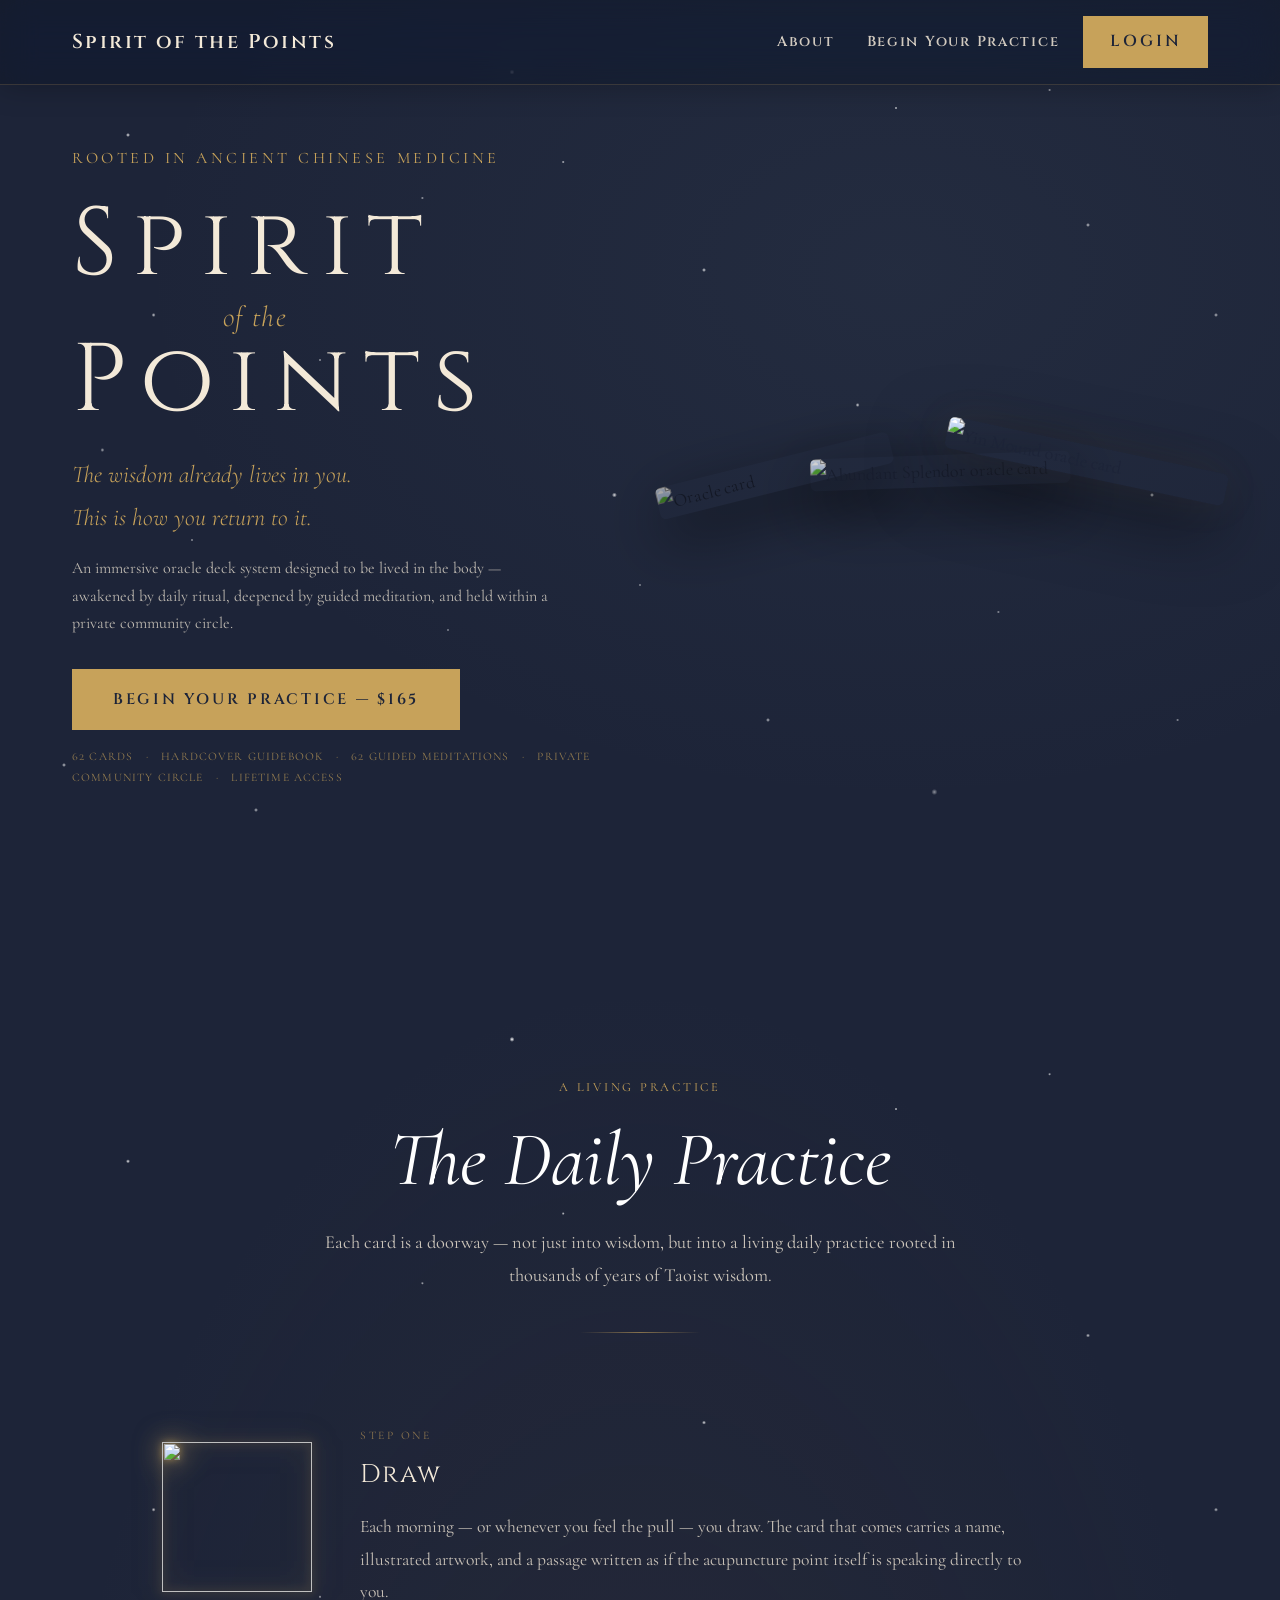
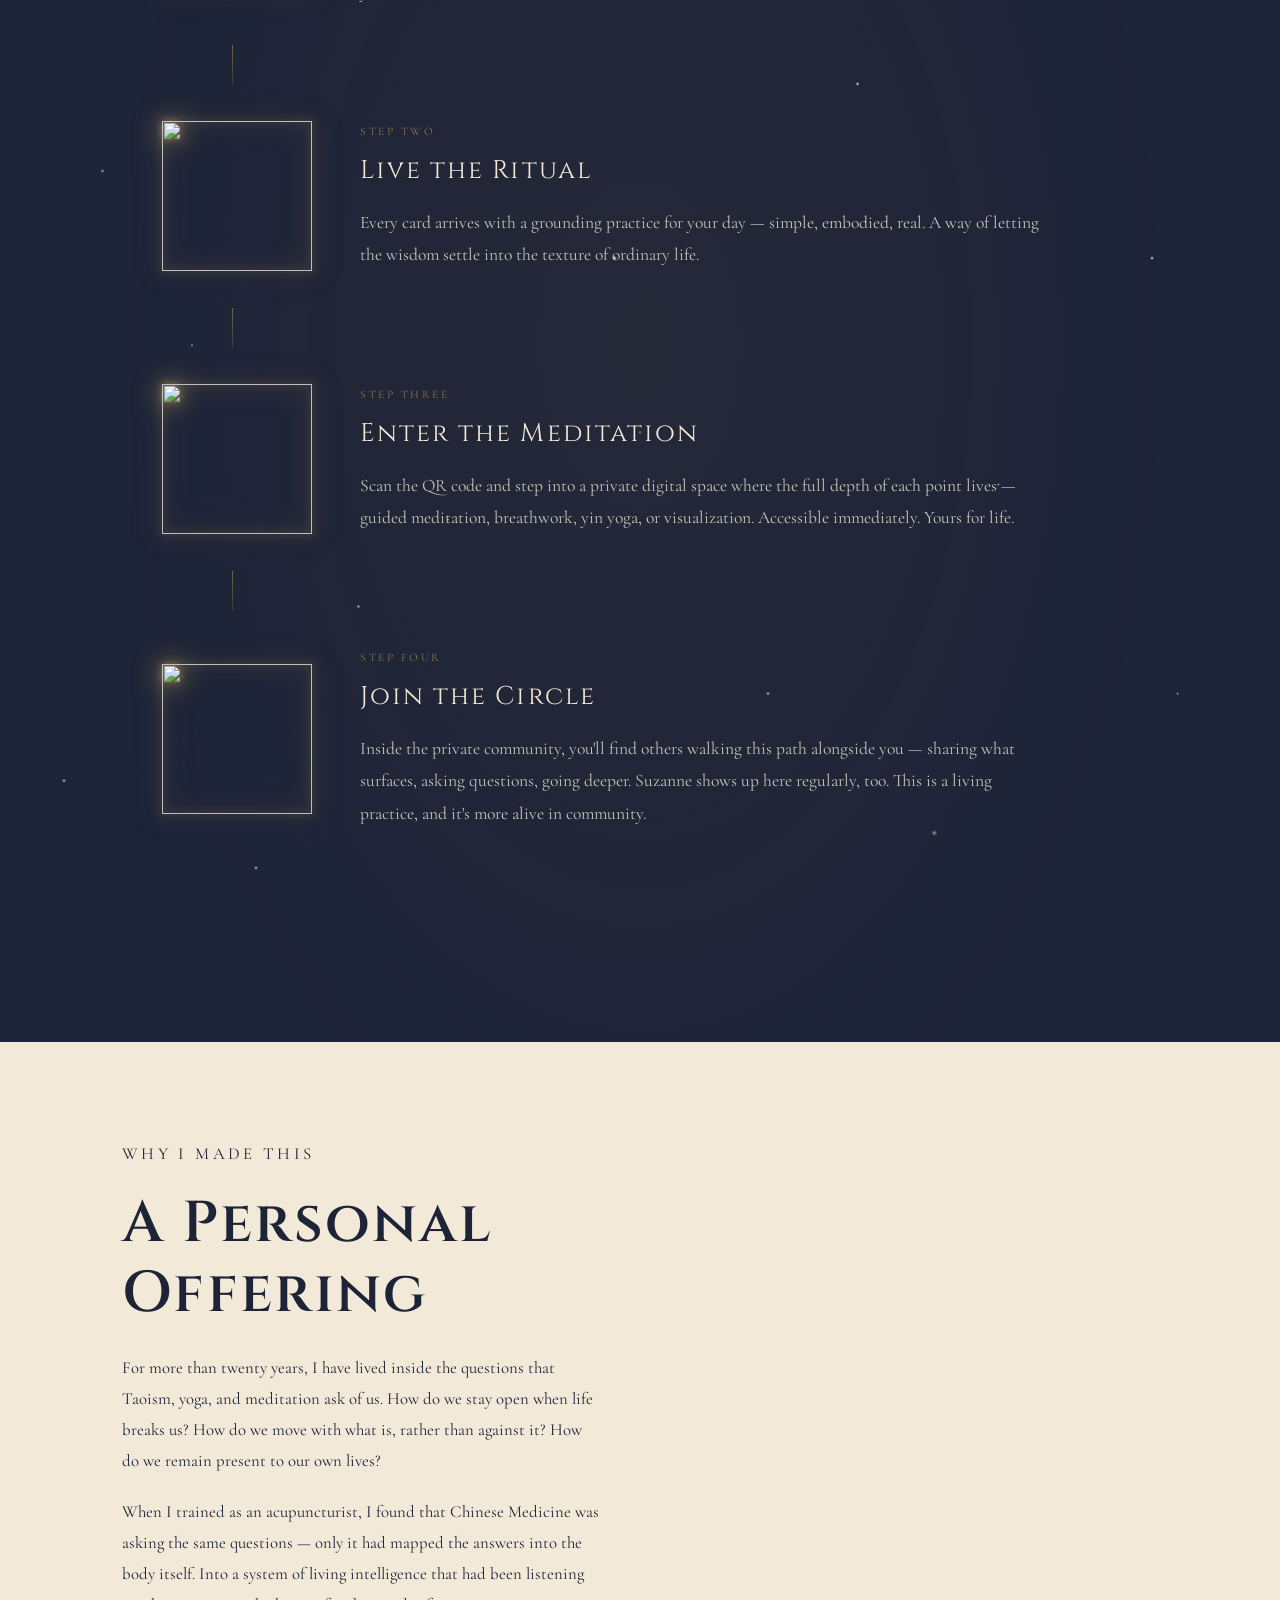
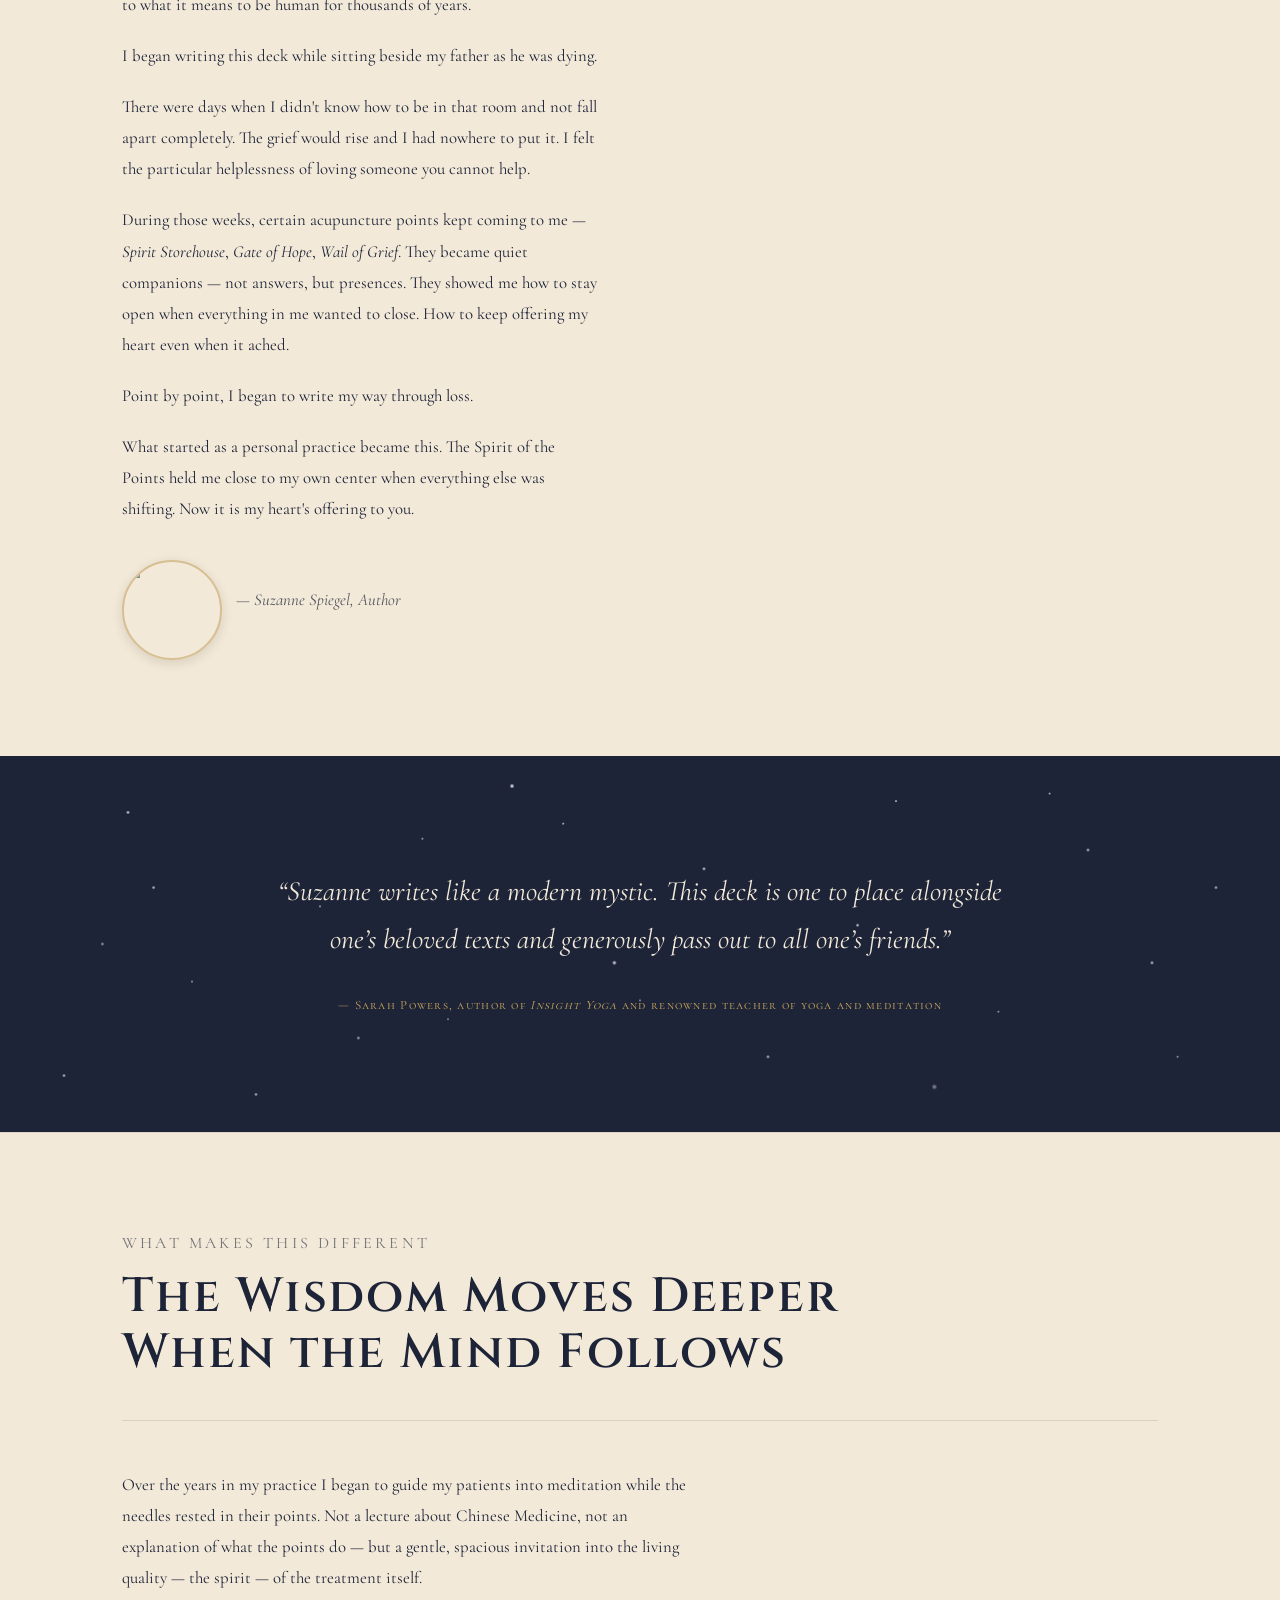
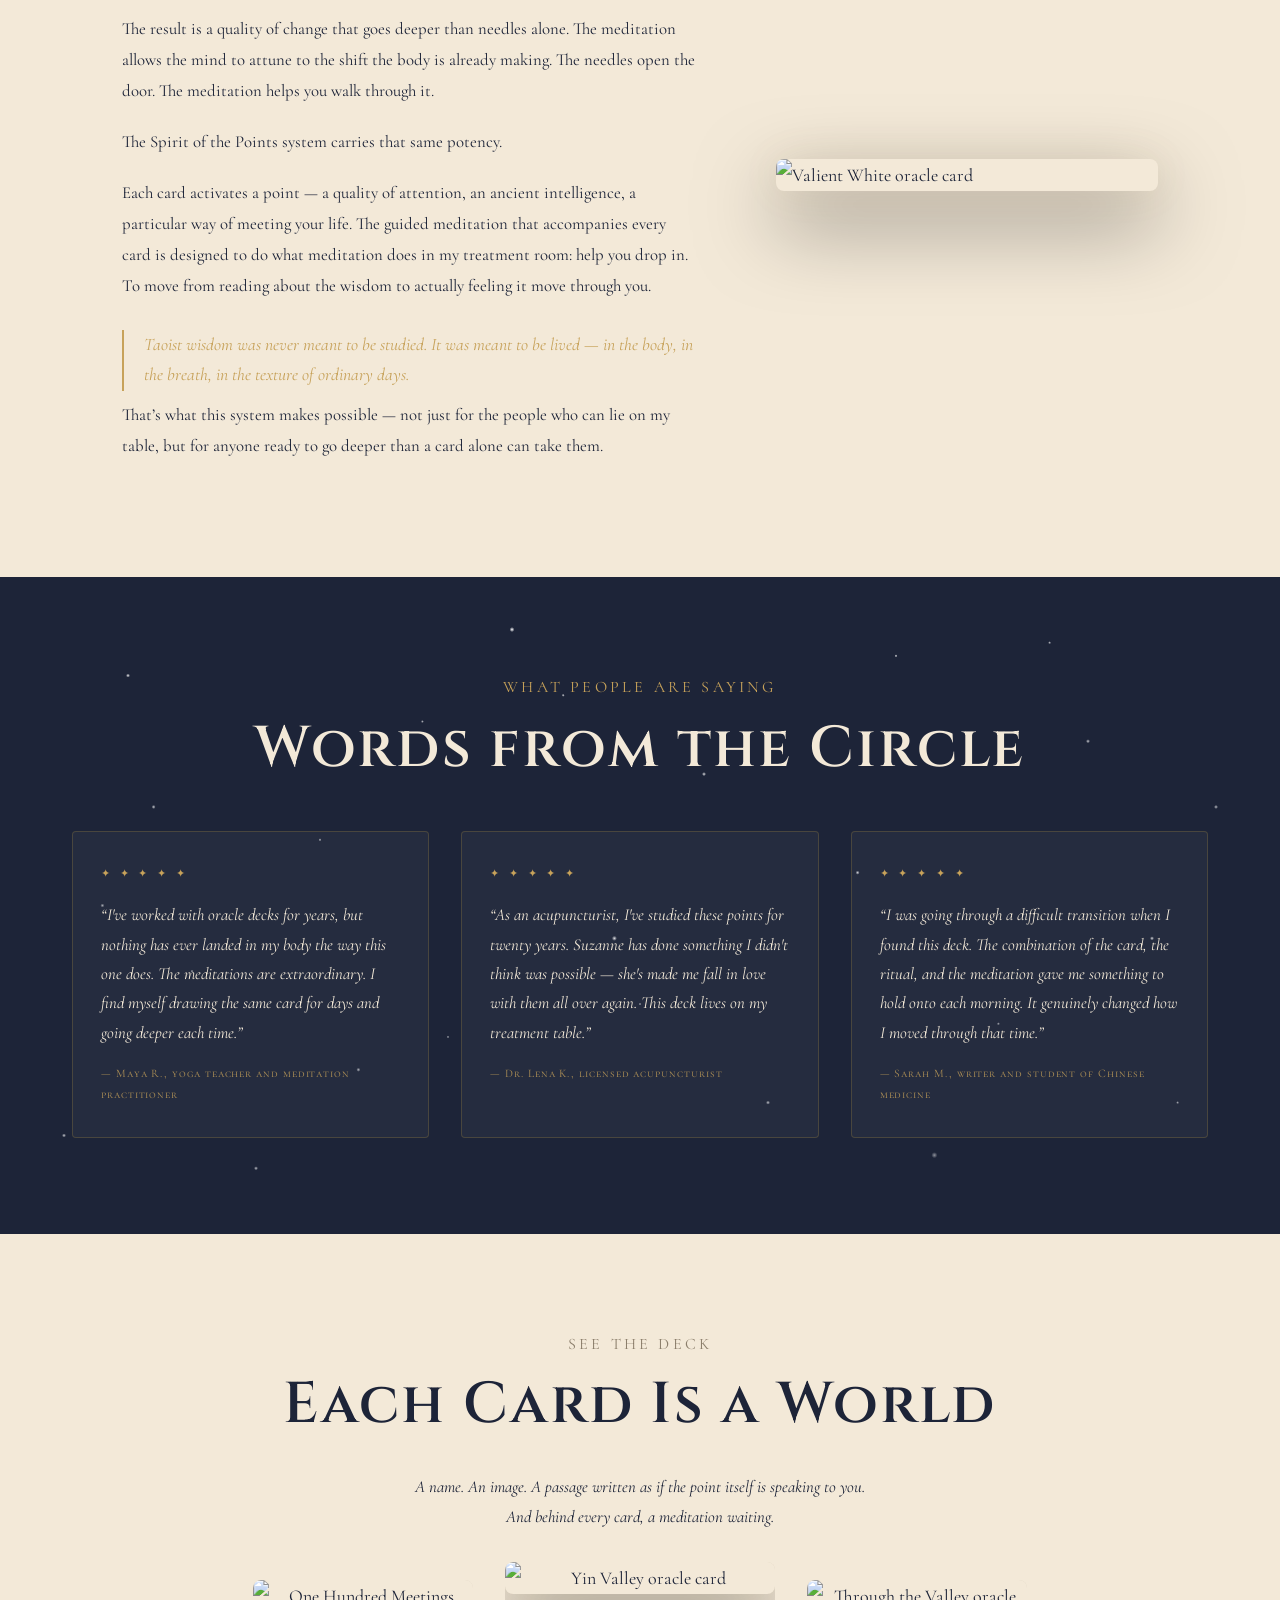
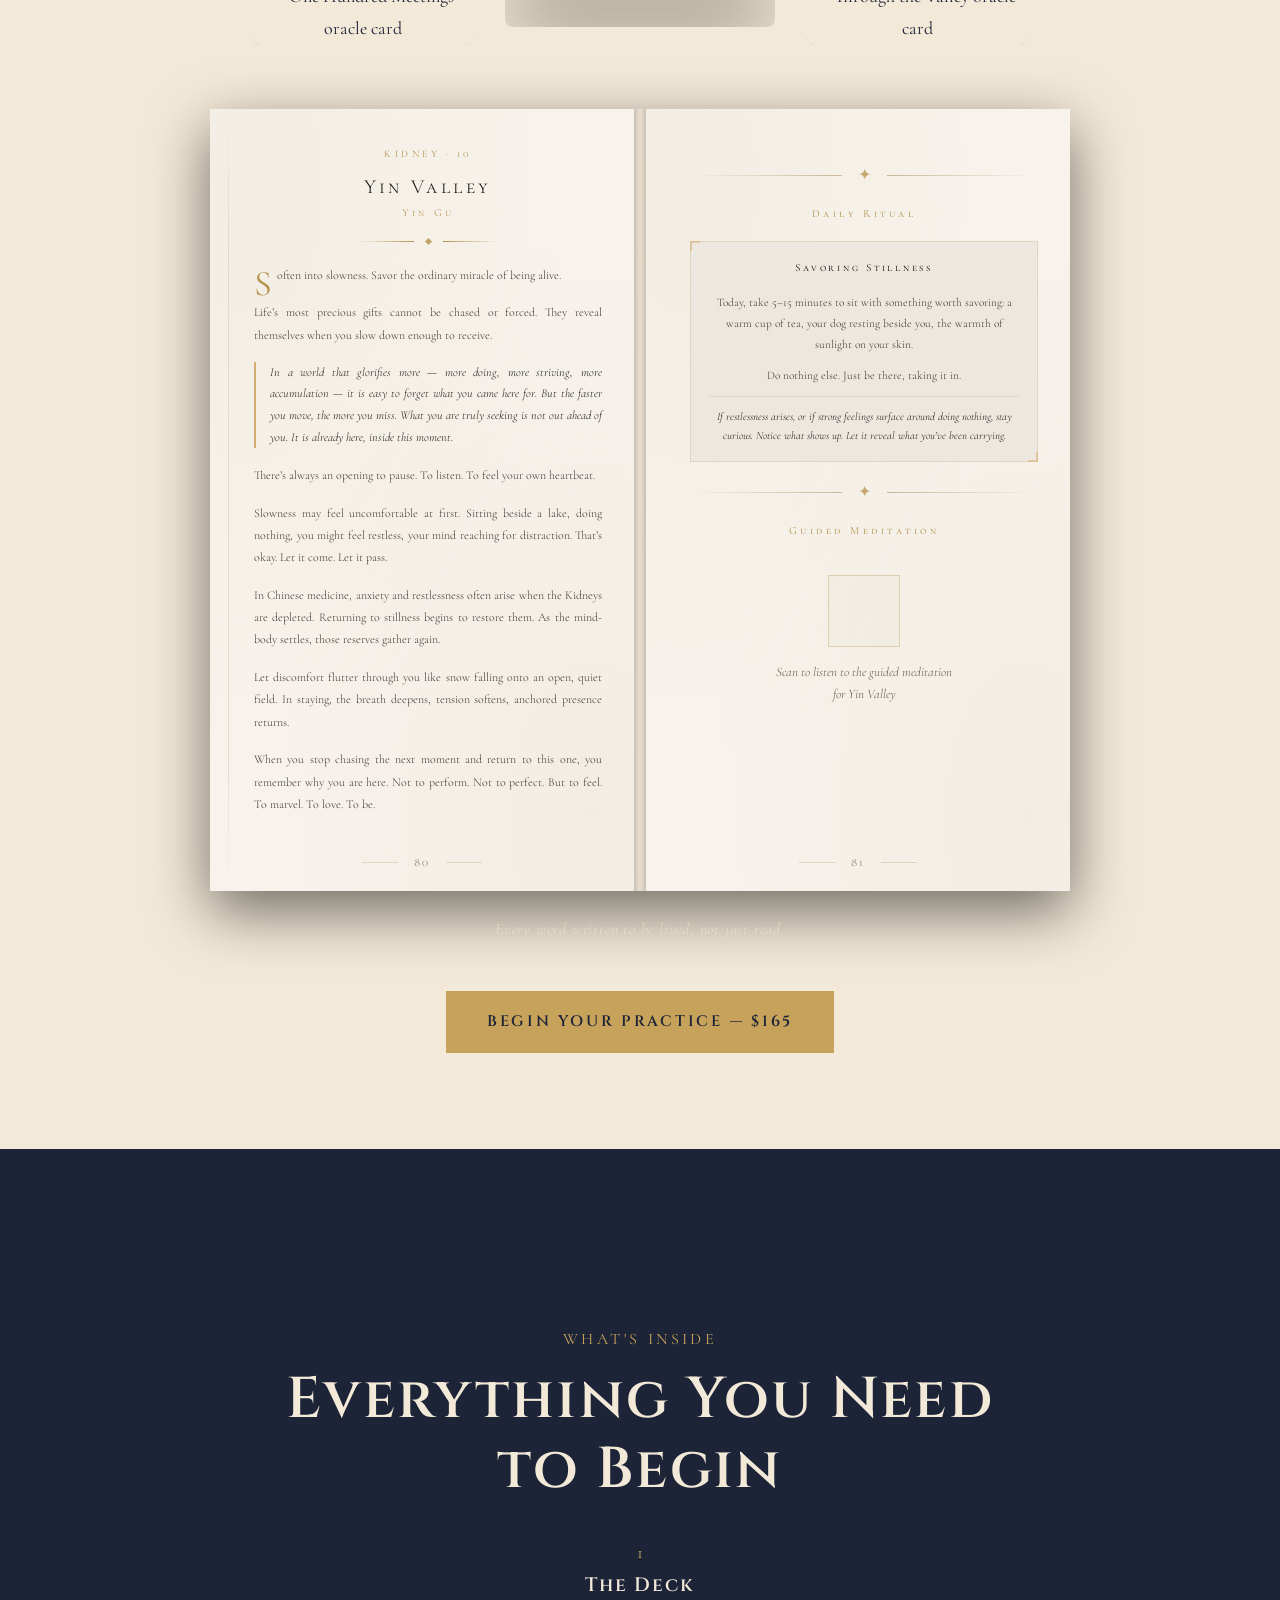
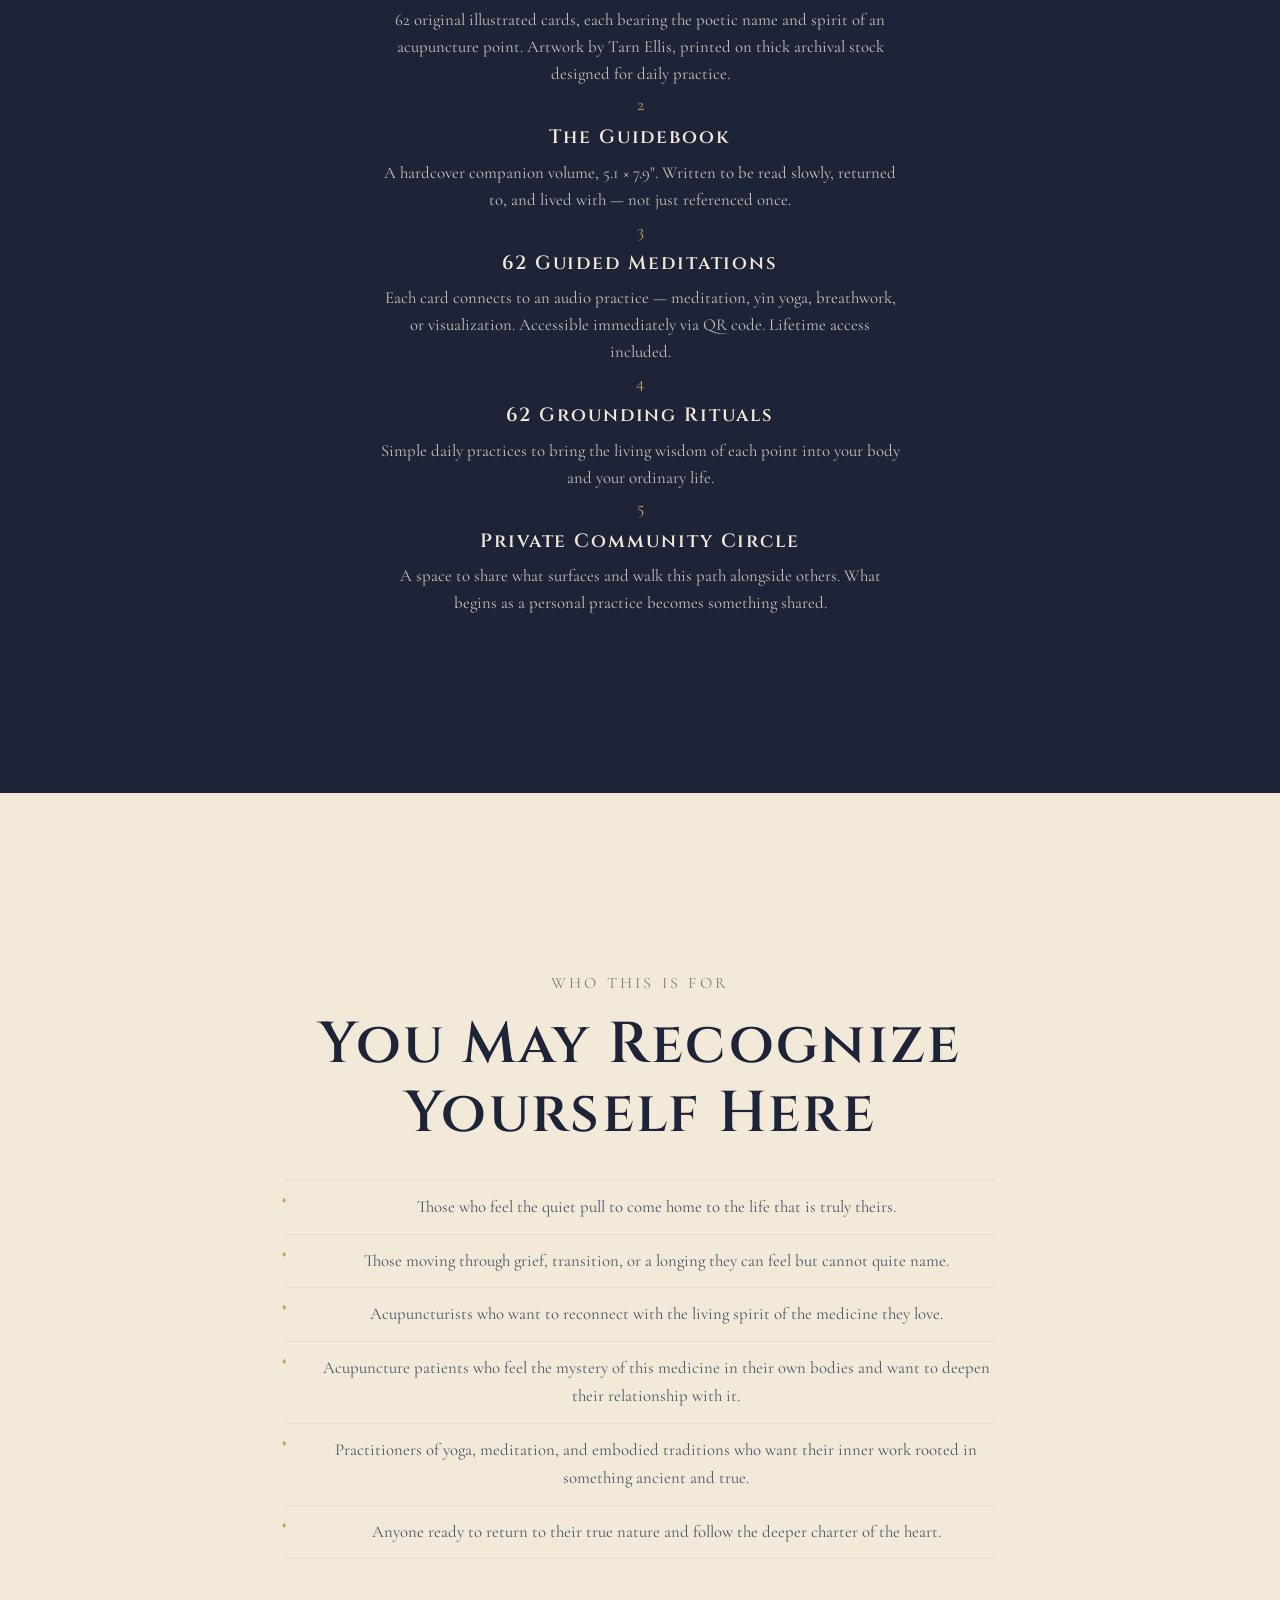
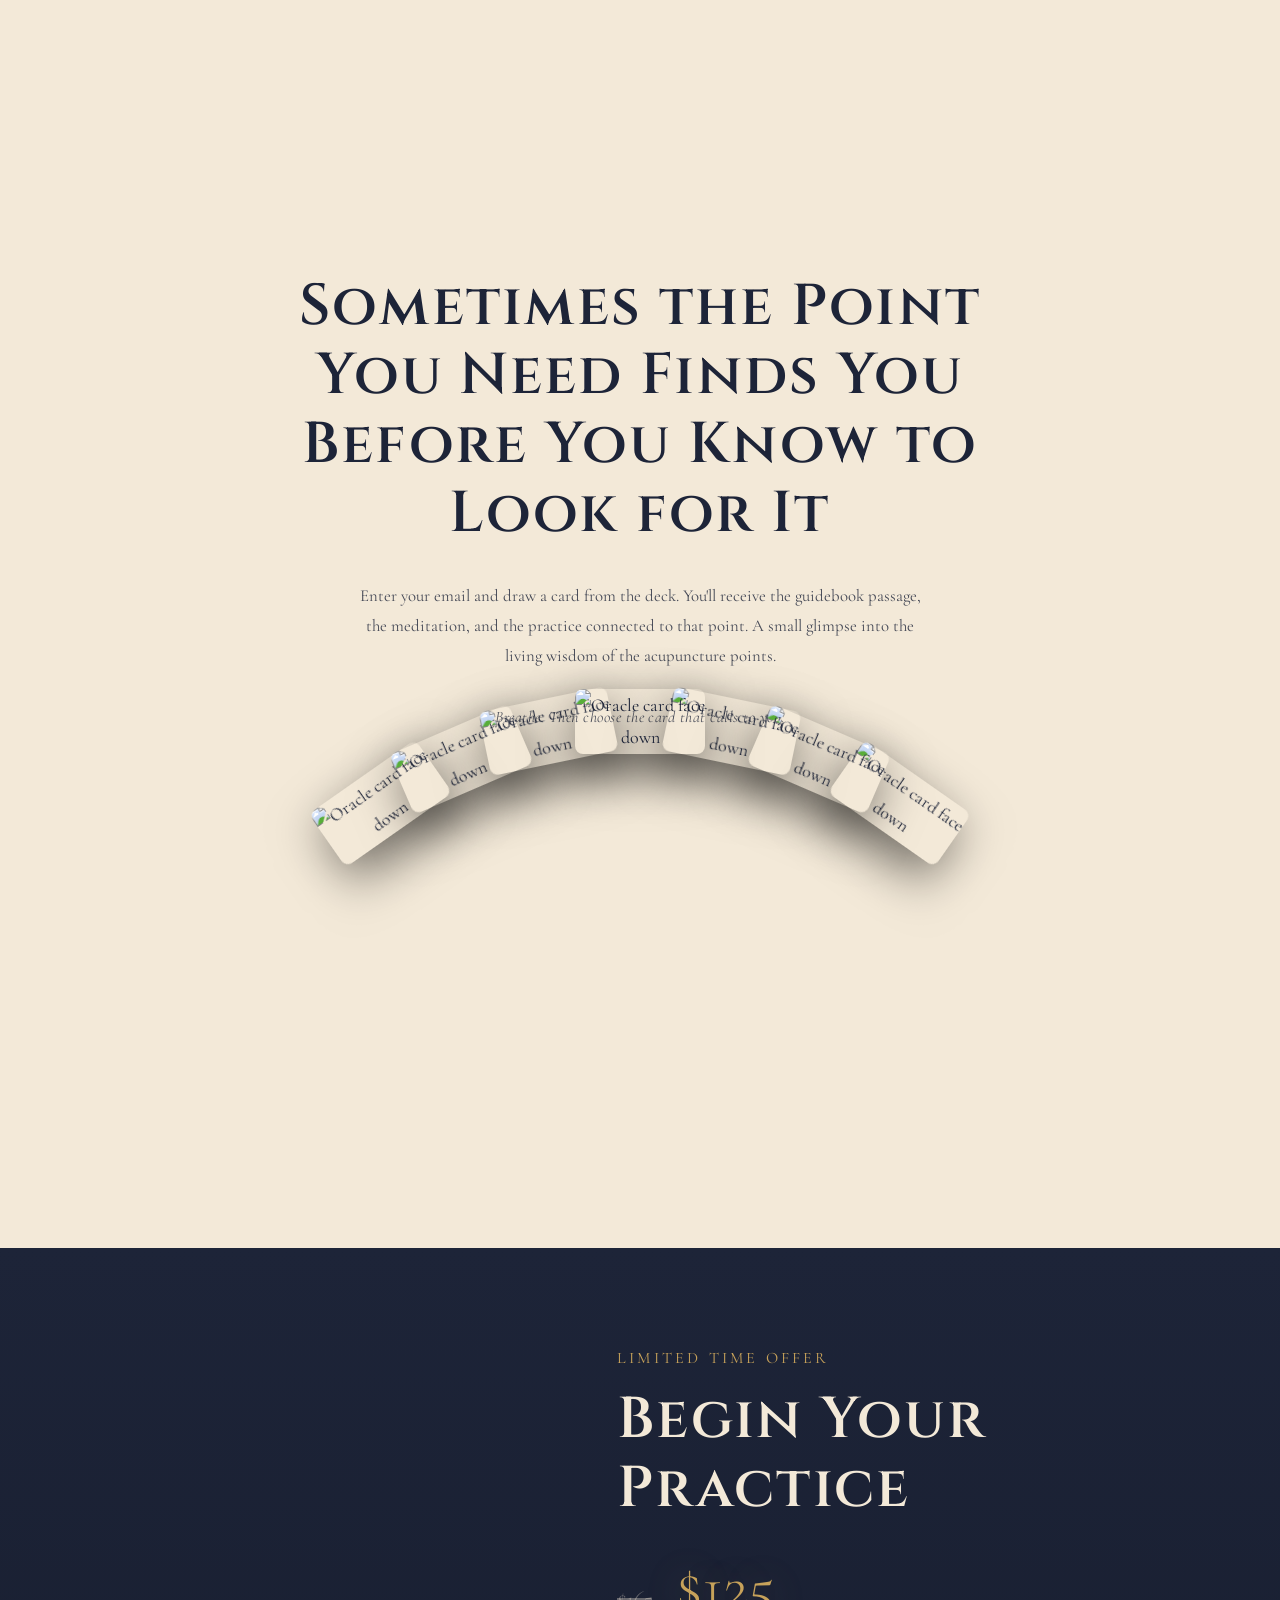
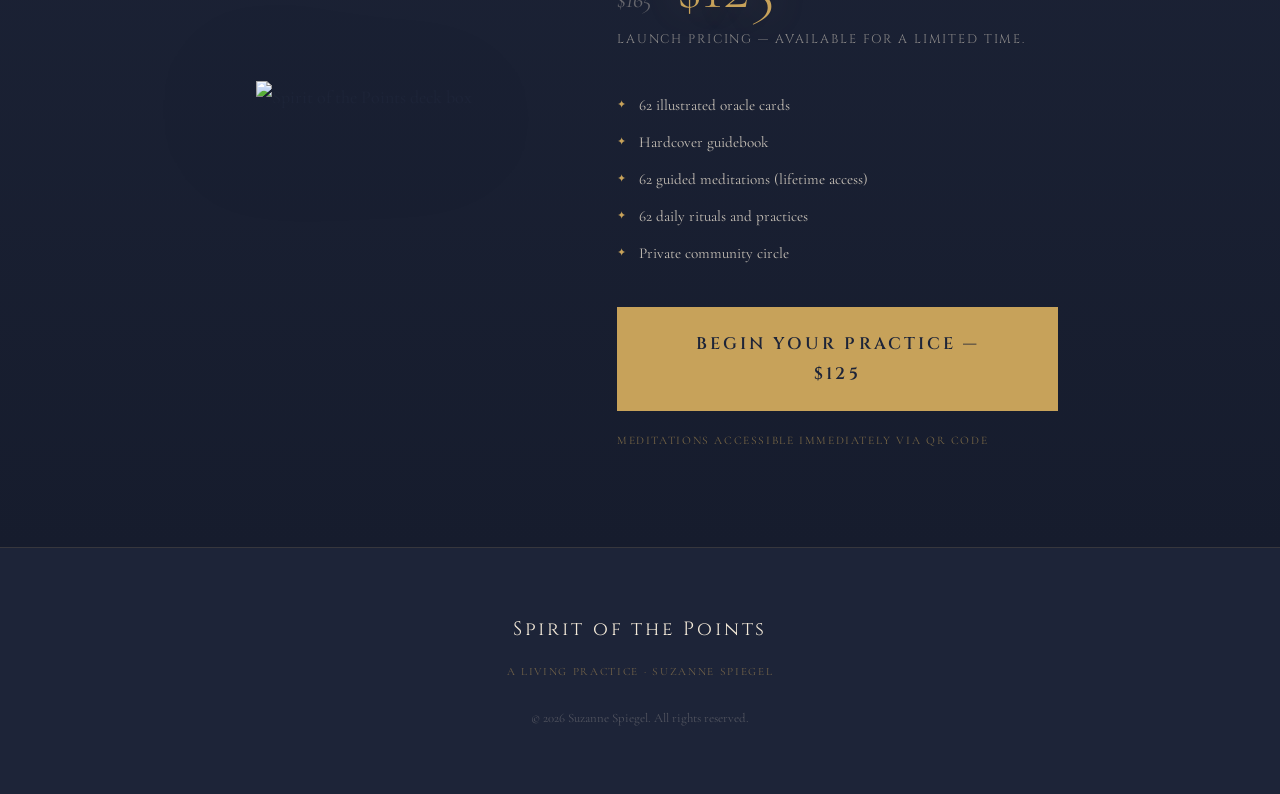
==== index.html @ 33965fc1 "Add files via upload" ====
<!DOCTYPE html>
<html lang="en">
<head>
  <meta charset="UTF-8" />
  <meta name="viewport" content="width=device-width, initial-scale=1.0" />
  <title>Spirit of the Points — A Living Practice</title>
  <link rel="preconnect" href="https://fonts.googleapis.com" />
  <link rel="preconnect" href="https://fonts.gstatic.com" crossorigin />
  <link href="https://fonts.googleapis.com/css2?family=Cinzel:wght@400;600;700&family=Cormorant+Garamond:ital,wght@0,300;0,400;0,500;0,600;1,300;1,400;1,500&family=Cormorant+SC:wght@300;400;500&family=EB+Garamond:ital,wght@0,400;0,500;1,400;1,500&display=swap" rel="stylesheet" />
  <link rel="stylesheet" href="style.css?v=10" />
  <link rel="stylesheet" href="v8-additions.css?v=1" />
  <style>
    /* ── MOBILE NAV OVERRIDES — inline to prevent caching ── */
    @media screen and (max-width: 768px) {
      .hero-inner { gap: 1.5rem !important; }
      .hero-product { margin-top: 0 !important; }
      .hero-launch-note { margin-bottom: 0 !important; }
      .hero-title {
        align-items: center !important;
        width: 100% !important;
      }
      .hero-title-middle {
        transform: none !important;
        width: 100% !important;
        align-items: center !important;
      }
      .nav-links { display: none !important; }
      .nav-hamburger { display: none !important; }
      .nav-mobile-menu { display: none !important; }
      .nav-inner { padding: 0.7rem 1rem !important; }
      .nav-logo-title {
        font-size: 0.75rem !important;
        letter-spacing: 0.06em !important;
      }
      .nav-right .btn,
      .nav-right a.btn,
      .nav-right .btn-sm,
      .nav-right a.btn-sm {
        font-size: 0.62rem !important;
        padding: 0.4rem 0.85rem !important;
        letter-spacing: 0.08em !important;
      }
    }
  </style>
</head>
<body>

  <!-- ── NAV ── -->
  <nav class="nav" aria-label="Main navigation">
    <div class="nav-inner">
      <a href="#" class="nav-logo">
        <span class="nav-logo-title">Spirit of the Points</span>
      </a>
      <nav class="nav-links" id="nav-links">
        <a href="#" class="nav-link">About</a>
        <a href="#offer" class="nav-link">Begin Your Practice</a>
      </nav>
      <div class="nav-right">
        <a href="#login" class="btn btn-gold btn-sm">LOGIN</a>
      </div>
    </div>
  </nav>

  <!-- ═══════════════════════════════════════════════════════
       1. HERO — Deep Indigo
  ═══════════════════════════════════════════════════════ -->
  <section class="hero" id="top">
    <div class="hero-stars" aria-hidden="true"></div>
    <div class="hero-inner container">
      <div class="hero-text reveal">
        <p class="hero-eyebrow">Rooted in Ancient Chinese Medicine</p>
        <h1 class="hero-title">
          <span class="hero-title-spirit">Spirit</span>
          <span class="hero-title-middle">
            <span class="hero-title-ornament">
              <img src="assets/logo_ornament_clean.png" alt="" aria-hidden="true" />
            </span>
            <em class="hero-title-of">of the</em>
          </span>
          <span class="hero-title-points">Points</span>
        </h1>
        <p class="hero-tagline">The wisdom already lives in you.<br>This is how you return to it.</p>
        <p class="hero-sub">An immersive oracle deck system designed to be lived in the body — awakened by daily ritual, deepened by guided meditation, and held within a private community circle.</p>
        <a href="#offer" class="btn btn-gold">Begin Your Practice — $165</a>
        <p class="hero-launch-note">62 cards &nbsp;&nbsp;·&nbsp;&nbsp; hardcover guidebook &nbsp;&nbsp;·&nbsp;&nbsp; 62 guided meditations &nbsp;&nbsp;·&nbsp;&nbsp; private community circle &nbsp;&nbsp;·&nbsp;&nbsp; lifetime access</p>
      </div>
      <div class="hero-product reveal reveal-delay">
        <div class="hero-cards-stack">
          <img src="assets/Oracle2.jpg"  alt="Oracle card" class="hero-card hero-card-back" />
          <img src="assets/Oracle25.jpg" alt="Abundant Splendor oracle card" class="hero-card hero-card-mid" />
          <img src="assets/Oracle12.jpg" alt="Yin Mound oracle card" class="hero-card hero-card-front" />
        </div>
      </div>
    </div>
  </section>

  <!-- ═══════════════════════════════════════════════════════
       2. THE DAILY PRACTICE — Deep Indigo (vertical layout)
  ═══════════════════════════════════════════════════════ -->
  <section class="section section-indigo practice-section practice-section-v2" id="practice">
    <div class="hero-stars" aria-hidden="true"></div>
    <div class="container practice-v2-container">

      <!-- Centered intro -->
      <div class="practice-v2-intro reveal">
        <p class="practice-eyebrow">A Living Practice</p>
        <h2 class="practice-title practice-v2-title" style="color:#ffffff !important; font-style:italic;">The Daily Practice</h2>
        <p class="practice-v2-intro-text">Each card is a doorway — not just into wisdom, but into a living daily practice rooted in thousands of years of Taoist wisdom.</p>
      </div>

      <!-- Vertical steps -->
      <div class="practice-v2-steps">

        <!-- Step 1 -->
        <div class="practice-v2-step reveal">
          <div class="practice-v2-icon-col">
            <img src="assets/icon_draw.png" alt="" class="practice-v2-icon" aria-hidden="true" />
          </div>
          <div class="practice-v2-text-col">
            <p class="practice-step-num">Step One</p>
            <h3 class="practice-step-title">Draw</h3>
            <p class="practice-v2-body">Each morning — or whenever you feel the pull — you draw. The card that comes carries a name, illustrated artwork, and a passage written as if the acupuncture point itself is speaking directly to you.</p>
          </div>
        </div>

        <!-- Connector -->
        <div class="practice-v2-connector" aria-hidden="true"></div>

        <!-- Step 2 -->
        <div class="practice-v2-step reveal">
          <div class="practice-v2-icon-col">
            <img src="assets/icon_ritual.png" alt="" class="practice-v2-icon" aria-hidden="true" />
          </div>
          <div class="practice-v2-text-col">
            <p class="practice-step-num">Step Two</p>
            <h3 class="practice-step-title">Live the Ritual</h3>
            <p class="practice-v2-body">Every card arrives with a grounding practice for your day — simple, embodied, real. A way of letting the wisdom settle into the texture of ordinary life.</p>
          </div>
        </div>

        <!-- Connector -->
        <div class="practice-v2-connector" aria-hidden="true"></div>

        <!-- Step 3 -->
        <div class="practice-v2-step reveal">
          <div class="practice-v2-icon-col">
            <img src="assets/icon_meditation.png" alt="" class="practice-v2-icon" aria-hidden="true" />
          </div>
          <div class="practice-v2-text-col">
            <p class="practice-step-num">Step Three</p>
            <h3 class="practice-step-title">Enter the Meditation</h3>
            <p class="practice-v2-body">Scan the QR code and step into a private digital space where the full depth of each point lives — guided meditation, breathwork, yin yoga, or visualization. Accessible immediately. Yours for life.</p>
          </div>
        </div>

        <!-- Connector -->
        <div class="practice-v2-connector" aria-hidden="true"></div>

        <!-- Step 4 -->
        <div class="practice-v2-step reveal">
          <div class="practice-v2-icon-col">
            <img src="assets/icon_community.png" alt="" class="practice-v2-icon" aria-hidden="true" />
          </div>
          <div class="practice-v2-text-col">
            <p class="practice-step-num">Step Four</p>
            <h3 class="practice-step-title">Join the Circle</h3>
            <p class="practice-v2-body">Inside the private community, you'll find others walking this path alongside you — sharing what surfaces, asking questions, going deeper. Suzanne shows up here regularly, too. This is a living practice, and it's more alive in community.</p>
          </div>
        </div>

      </div>
    </div>
  </section>

  <!-- ═══════════════════════════════════════════════════════
       3. A PERSONAL OFFERING — Soft Sand
  ═══════════════════════════════════════════════════════ -->
  <section class="section section-sand why-made" id="story">
    <div class="container why-made-inner">
      <!-- Left: text column -->
      <div class="why-made-text reveal">
        <p class="section-eyebrow-muted">Why I Made This</p>
        <h2 class="section-title section-title-indigo">A Personal Offering</h2>
        <p>For more than twenty years, I have lived inside the questions that Taoism, yoga, and meditation ask of us. How do we stay open when life breaks us? How do we move with what is, rather than against it? How do we remain present to our own lives?</p>
        <p>When I trained as an acupuncturist, I found that Chinese Medicine was asking the same questions — only it had mapped the answers into the body itself. Into a system of living intelligence that had been listening to what it means to be human for thousands of years.</p>
        <p>I began writing this deck while sitting beside my father as he was dying.</p>
        <p>There were days when I didn't know how to be in that room and not fall apart completely. The grief would rise and I had nowhere to put it. I felt the particular helplessness of loving someone you cannot help.</p>
        <p>During those weeks, certain acupuncture points kept coming to me — <em>Spirit Storehouse</em>, <em>Gate of Hope</em>, <em>Wail of Grief</em>. They became quiet companions — not answers, but presences. They showed me how to stay open when everything in me wanted to close. How to keep offering my heart even when it ached.</p>
        <p>Point by point, I began to write my way through loss.</p>
        <p>What started as a personal practice became this. The Spirit of the Points held me close to my own center when everything else was shifting. Now it is my heart's offering to you.</p>
        <div class="why-made-signature">
          <img src="assets/SuzanneSpiegel_headshot.webp" alt="Suzanne Spiegel" class="signature-portrait" />
          <p class="signature signature-indigo"><em>— Suzanne Spiegel, Author</em></p>
        </div>
      </div>
      <!-- Right: sticky guidebook image -->
      <div class="why-made-image reveal reveal-delay">
        <div class="why-made-image-sticky">
          <img src="assets/book_cover_refined.jpg" alt="Spirit of the Points guidebook cover" class="guidebook-cover-img" />
        </div>
      </div>
    </div>
  </section>

  <!-- ═══════════════════════════════════════════════════════
       4. SARAH POWERS QUOTE — Deep Indigo
  ═══════════════════════════════════════════════════════ -->
  <section class="section section-indigo sarah-quote-section">
    <div class="hero-stars" aria-hidden="true"></div>
    <div class="container sarah-quote-inner reveal">
      <blockquote class="sarah-quote">
        <p>&#8220;Suzanne writes like a modern mystic. This deck is one to place alongside one&#8217;s beloved texts and generously pass out to all one&#8217;s friends.&#8221;</p>
        <cite>— Sarah Powers, author of <em>Insight Yoga</em> and renowned teacher of yoga and meditation</cite>
      </blockquote>
    </div>
  </section>

  <!-- ═══════════════════════════════════════════════════════
       5A. WHAT MAKES THIS DIFFERENT — Option A: Editorial
  ═══════════════════════════════════════════════════════ -->
  <section class="section section-sand different different-a" id="different">
    <div class="container different-a-inner">
      <!-- Full-width editorial header -->
      <div class="different-a-header reveal">
        <p class="section-eyebrow-muted">What Makes This Different</p>
        <h2 class="section-title section-title-indigo different-a-title">The Wisdom Moves Deeper<br>When the Mind Follows</h2>
      </div>
      <!-- Two-column body: text left, card right -->
      <div class="different-a-body">
        <div class="different-a-text reveal">
          <p>Over the years in my practice I began to guide my patients into meditation while the needles rested in their points. Not a lecture about Chinese Medicine, not an explanation of what the points do — but a gentle, spacious invitation into the living quality — the spirit — of the treatment itself.</p>
          <p>The result is a quality of change that goes deeper than needles alone. The meditation allows the mind to attune to the shift the body is already making. The needles open the door. The meditation helps you walk through it.</p>
          <p>The Spirit of the Points system carries that same potency.</p>
          <p>Each card activates a point — a quality of attention, an ancient intelligence, a particular way of meeting your life. The guided meditation that accompanies every card is designed to do what meditation does in my treatment room: help you drop in. To move from reading about the wisdom to actually feeling it move through you.</p>
          <p class="different-taoist-quote different-taoist-quote-indigo"><em>Taoist wisdom was never meant to be studied. It was meant to be lived — in the body, in the breath, in the texture of ordinary days.</em></p>
          <p>That’s what this system makes possible — not just for the people who can lie on my table, but for anyone ready to go deeper than a card alone can take them.</p>
        </div>
        <div class="different-a-card reveal reveal-delay">
          <img src="assets/valiantwhite.png" alt="Valient White oracle card" class="different-card-img" />
        </div>
      </div>
    </div>
  </section>

  <!-- ═══════════════════════════════════════════════════════
       6. TESTIMONIALS — Deep Indigo
  ═══════════════════════════════════════════════════════ -->
  <section class="section section-indigo testimonials-section" id="testimonials">
    <div class="hero-stars" aria-hidden="true"></div>
    <div class="container testimonials-inner">
      <p class="section-eyebrow-gold reveal">What People Are Saying</p>
      <h2 class="section-title section-title-sand reveal">Words from the Circle</h2>

      <div class="testimonials-grid reveal">

        <div class="testimonial-card">
          <div class="testimonial-stars">✦ ✦ ✦ ✦ ✦</div>
          <blockquote>
            <p>&#8220;I've worked with oracle decks for years, but nothing has ever landed in my body the way this one does. The meditations are extraordinary. I find myself drawing the same card for days and going deeper each time.&#8221;</p>
          </blockquote>
          <cite>— Maya R., yoga teacher and meditation practitioner</cite>
        </div>

        <div class="testimonial-card">
          <div class="testimonial-stars">✦ ✦ ✦ ✦ ✦</div>
          <blockquote>
            <p>&#8220;As an acupuncturist, I've studied these points for twenty years. Suzanne has done something I didn't think was possible — she's made me fall in love with them all over again. This deck lives on my treatment table.&#8221;</p>
          </blockquote>
          <cite>— Dr. Lena K., licensed acupuncturist</cite>
        </div>

        <div class="testimonial-card">
          <div class="testimonial-stars">✦ ✦ ✦ ✦ ✦</div>
          <blockquote>
            <p>&#8220;I was going through a difficult transition when I found this deck. The combination of the card, the ritual, and the meditation gave me something to hold onto each morning. It genuinely changed how I moved through that time.&#8221;</p>
          </blockquote>
          <cite>— Sarah M., writer and student of Chinese medicine</cite>
        </div>

      </div>
    </div>
  </section>

  <!-- ═══════════════════════════════════════════════════════
       7. EACH CARD IS A WORLD — Soft Sand
  ═══════════════════════════════════════════════════════ -->
  <section class="section section-sand see-deck" id="see-deck">
    <div class="container">
      <p class="section-eyebrow-muted reveal">See the Deck</p>
      <h2 class="section-title section-title-indigo reveal">Each Card Is a World</h2>
      <p class="see-deck-intro see-deck-intro-indigo reveal">A name. An image. A passage written as if the point itself is speaking to you.<br/>And behind every card, a meditation waiting.</p>

      <!-- Card Gallery -->
      <div class="cards-gallery reveal" id="cards-gallery">
        <div class="gallery-card" data-card="one-hundred-meetings" tabindex="0" role="button" aria-label="View One Hundred Meetings card">
          <img src="assets/card_one_hundred_meetings.jpg" alt="One Hundred Meetings oracle card" />
          <div class="gallery-card-overlay"><span>One Hundred Meetings</span></div>
        </div>
        <div class="gallery-card gallery-card-active" data-card="yin-valley" tabindex="0" role="button" aria-label="View Yin Valley card">
          <img src="assets/card_yin_valley.jpg" alt="Yin Valley oracle card" />
          <div class="gallery-card-overlay"><span>Yin Valley</span></div>
        </div>
        <div class="gallery-card" data-card="through-the-valley" tabindex="0" role="button" aria-label="View Through the Valley card">
          <img src="assets/card_through_the_valley.jpg" alt="Through the Valley oracle card" />
          <div class="gallery-card-overlay"><span>Through the Valley</span></div>
        </div>
      </div>

      <!-- Open Book Spread -->
      <div class="book-spread-wrap reveal" id="book-spread-wrap">

        <!-- ONE HUNDRED MEETINGS spread -->
        <div class="gb-spread" id="spread-one-hundred-meetings" style="display:none">
          <div class="gb-page gb-page-left">
            <div class="gb-header">
              <span class="gb-point-number">Governor Vessel · 20</span>
              <h3 class="gb-title">One Hundred Meetings</h3>
              <div class="gb-subtitle">Bai Hui</div>
              <div class="gb-title-rule"><div class="gb-diamond"></div></div>
            </div>
            <div class="gb-body">
              <p>You are bigger than the chaos or challenge before you.</p>
              <p>There is a vast intelligence, Tian Qi or Heavenly Qi, that moves through all things. It holds the potential of the cosmos, linking you to the rhythm of nature and the unfolding of life itself. The Governing Vessel, which travels along the spine and opens at the crown, is a celestial channel that receives this immense intelligence.</p>
              <p>When you rise above the story of &ldquo;me,&rdquo; even for a breath, you tap into this current, and it changes everything.</p>
              <div class="gb-pull-insight">
                Consider the scale of your existence. You are a speck on a planet spinning at sixty-seven thousand miles per hour, orbiting a star, shooting through the Milky Way, hurtling through an endless sea of galaxies. And yet, here you are, breathing, alive, precisely where you are meant to be.
              </div>
              <p>From this height, fixation begins to loosen. Petty fears and daily frustrations shrink against the backdrop of eternity. You are not small. You are the universe expressing itself in human form, and that intelligence moves through everything you touch.</p>
              <p>This is not a call to abandon the human world. It is an invitation to hold it all &mdash; the intimate and the vast, the dishes and the stars &mdash; with reverence. They are not separate.</p>
              <p>When you widen into this view, the mind loosens, the heart opens, and wisdom rushes in. What once felt like pressure becomes presence.</p>
              <p>Tian Qi has always been here, flowing through you, waiting for you to notice. Lift your gaze. Breathe it in. Let the vastness steady you.</p>
            </div>
            <div class="gb-page-footer">
              <span class="gb-page-num">52</span>
            </div>
          </div>
          <div class="gb-spine" aria-hidden="true"></div>
          <div class="gb-page gb-page-right">
            <div class="gb-section-divider"><span class="gb-divider-sym">✦</span></div>
            <div class="gb-practice-header">Daily Ritual</div>
            <div class="gb-practice-block">
              <div class="gb-practice-title">Remembering the Big Picture</div>
              <div class="gb-practice-text">
                <p>When stress or small worries take hold, pause. Put down your phone, step outside, and look up. Notice the sky, its color, its movement, its scale. Let it draw your awareness higher. Feel the space above you, around you, and within you.</p>
                <p>Breathe it in. Then take a minute to envision yourself exactly where you are: in this place, in this moment, on this spinning planet, orbiting a star, moving through the Milky Way, carried within an endless sea of galaxies.</p>
                <div class="gb-journal-prompt">
                  Let this vast perspective become the context for your day. Carry it with you.
                </div>
              </div>
            </div>
            <div class="gb-section-divider"><span class="gb-divider-sym">✦</span></div>
            <div class="gb-practice-header">Guided Meditation</div>
            <div class="gb-meditation-block">
              <div class="gb-qr-placeholder" aria-label="QR code placeholder"></div>
              <p class="gb-scan-note"><em>Scan to listen to the guided meditation<br/>for One Hundred Meetings</em></p>
            </div>
            <div class="gb-page-footer">
              <span class="gb-page-num">53</span>
            </div>
          </div>
        </div>

        <!-- YIN VALLEY spread (shown by default) -->
        <div class="gb-spread" id="spread-yin-valley">
          <div class="gb-page gb-page-left">
            <div class="gb-header">
              <span class="gb-point-number">Kidney · 10</span>
              <h3 class="gb-title">Yin Valley</h3>
              <div class="gb-subtitle">Yin Gu</div>
              <div class="gb-title-rule"><div class="gb-diamond"></div></div>
            </div>
            <div class="gb-body">
              <p>Soften into slowness. Savor the ordinary miracle of being alive.</p>
              <p>Life&rsquo;s most precious gifts cannot be chased or forced. They reveal themselves when you slow down enough to receive.</p>
              <div class="gb-pull-insight">
                In a world that glorifies more &mdash; more doing, more striving, more accumulation &mdash; it is easy to forget what you came here for. But the faster you move, the more you miss. What you are truly seeking is not out ahead of you. It is already here, inside this moment.
              </div>
              <p>There&rsquo;s always an opening to pause. To listen. To feel your own heartbeat.</p>
              <p>Slowness may feel uncomfortable at first. Sitting beside a lake, doing nothing, you might feel restless, your mind reaching for distraction. That&rsquo;s okay. Let it come. Let it pass.</p>
              <p>In Chinese medicine, anxiety and restlessness often arise when the Kidneys are depleted. Returning to stillness begins to restore them. As the mind-body settles, those reserves gather again.</p>
              <p>Let discomfort flutter through you like snow falling onto an open, quiet field. In staying, the breath deepens, tension softens, anchored presence returns.</p>
              <p>When you stop chasing the next moment and return to this one, you remember why you are here. Not to perform. Not to perfect. But to feel. To marvel. To love. To be.</p>
            </div>
            <div class="gb-page-footer">
              <span class="gb-page-num">80</span>
            </div>
          </div>
          <div class="gb-spine" aria-hidden="true"></div>
          <div class="gb-page gb-page-right">
            <div class="gb-section-divider"><span class="gb-divider-sym">✦</span></div>
            <div class="gb-practice-header">Daily Ritual</div>
            <div class="gb-practice-block">
              <div class="gb-practice-title">Savoring Stillness</div>
              <div class="gb-practice-text">
                <p>Today, take 5&ndash;15 minutes to sit with something worth savoring: a warm cup of tea, your dog resting beside you, the warmth of sunlight on your skin.</p>
                <p>Do nothing else. Just be there, taking it in.</p>
                <div class="gb-journal-prompt">
                  If restlessness arises, or if strong feelings surface around doing nothing, stay curious. Notice what shows up. Let it reveal what you&rsquo;ve been carrying.
                </div>
              </div>
            </div>
            <div class="gb-section-divider"><span class="gb-divider-sym">✦</span></div>
            <div class="gb-practice-header">Guided Meditation</div>
            <div class="gb-meditation-block">
              <div class="gb-qr-placeholder" aria-label="QR code placeholder"></div>
              <p class="gb-scan-note"><em>Scan to listen to the guided meditation<br/>for Yin Valley</em></p>
            </div>
            <div class="gb-page-footer">
              <span class="gb-page-num">81</span>
            </div>
          </div>
        </div>

        <!-- THROUGH THE VALLEY spread -->
        <div class="gb-spread" id="spread-through-the-valley" style="display:none">
          <div class="gb-page gb-page-left">
            <div class="gb-header">
              <span class="gb-point-number">Kidney · 20</span>
              <h3 class="gb-title">Through the Valley</h3>
              <div class="gb-subtitle">Fu Tong Gu</div>
              <div class="gb-title-rule"><div class="gb-diamond"></div></div>
            </div>
            <div class="gb-body">
              <p>Life moves in cycles. Yin to Yang. Light to dark. Inhale to exhale. This constant interplay shapes your existence.</p>
              <p>Periods of joy give way to edges: loneliness, anxiety, grief. Not as disruptions, but as part of life&rsquo;s natural rhythm.</p>
              <div class="gb-pull-insight">
                Just as dawn gives way to dusk, yang&rsquo;s outward reach is always followed by yin&rsquo;s return inward, calling you home to yourself.
              </div>
              <p>There&rsquo;s a reflex to push discomfort away. To tense against sadness. To reject what feels too raw. But when you soften &mdash; when you let the waves rise and fall without resistance &mdash; something shifts.</p>
              <p>You begin to cultivate the kind of compassion that can hold pain without judgment. Water teaches this.</p>
              <p>Winter is the season of depth, stillness, and emotional truth. The Kidneys hold your capacity to be with what&rsquo;s hard. They whisper: you don&rsquo;t have to fix this. You only have to stay.</p>
              <p>Stay with what&rsquo;s raw. Stay with what&rsquo;s rising. And let it move, like a tide returning to the sea.</p>
              <p>When you make room for what once felt unbearable, expansion returns. Joy blooms through the grace of allowing.</p>
            </div>
            <div class="gb-page-footer">
              <span class="gb-page-num">83</span>
            </div>
          </div>
          <div class="gb-spine" aria-hidden="true"></div>
          <div class="gb-page gb-page-right">
            <div class="gb-section-divider"><span class="gb-divider-sym">✦</span></div>
            <div class="gb-practice-header">Daily Ritual</div>
            <div class="gb-practice-block">
              <div class="gb-practice-title">In Compassion</div>
              <div class="gb-practice-text">
                <p>Today, let compassion guide the way you meet yourself and the world.</p>
                <p>When difficult emotions or situations arise, pause. Feel into your body and ask: <em>What would it feel like to meet this moment with an open, friendly heart, rather than with judgment or resistance?</em></p>
                <p>You don&rsquo;t need to change anything. Simply notice what shifts in you when you soften.</p>
                <div class="gb-journal-prompt">
                  At the end of the day, take a few minutes to journal: How did this shift the tone of your thoughts, emotions, or interactions? What did you notice about yourself or others when compassion was at the forefront?
                </div>
              </div>
            </div>
            <div class="gb-section-divider"><span class="gb-divider-sym">✦</span></div>
            <div class="gb-practice-header">Guided Meditation</div>
            <div class="gb-meditation-block">
              <div class="gb-qr-placeholder" aria-label="QR code placeholder"></div>
              <p class="gb-scan-note"><em>Scan to listen to the guided meditation<br/>for Through the Valley</em></p>
            </div>
            <div class="gb-page-footer">
              <span class="gb-page-num">84</span>
            </div>
          </div>
        </div>

        <p class="book-spread-caption"><em>Every word written to be lived, not just read.</em></p>
      </div>

      <div class="see-deck-cta reveal">
        <a href="#offer" class="btn btn-gold">Begin Your Practice — $165</a>
      </div>
    </div>
  </section>

  <!-- ═══════════════════════════════════════════════════════
       8. WHAT'S INSIDE — Deep Indigo
  ═══════════════════════════════════════════════════════ -->
  <section class="section section-indigo whats-inside" id="inside">
    <div class="container container-narrow">
      <div class="gold-divider reveal" aria-hidden="true">
        <img src="assets/logo_ornament_clean.png" alt="" />
      </div>
      <p class="section-eyebrow-gold reveal">What's Inside</p>
      <h2 class="section-title section-title-sand reveal">Everything You Need to Begin</h2>
      <ol class="inside-list reveal">
        <li class="inside-item">
          <span class="inside-num">1</span>
          <div class="inside-content">
            <h3 class="inside-title">The Deck</h3>
            <p class="inside-desc">62 original illustrated cards, each bearing the poetic name and spirit of an acupuncture point. Artwork by Tarn Ellis, printed on thick archival stock designed for daily practice.</p>
          </div>
        </li>
        <li class="inside-item">
          <span class="inside-num">2</span>
          <div class="inside-content">
            <h3 class="inside-title">The Guidebook</h3>
            <p class="inside-desc">A hardcover companion volume, 5.1 × 7.9". Written to be read slowly, returned to, and lived with — not just referenced once.</p>
          </div>
        </li>
        <li class="inside-item">
          <span class="inside-num">3</span>
          <div class="inside-content">
            <h3 class="inside-title">62 Guided Meditations</h3>
            <p class="inside-desc">Each card connects to an audio practice — meditation, yin yoga, breathwork, or visualization. Accessible immediately via QR code. Lifetime access included.</p>
          </div>
        </li>
        <li class="inside-item">
          <span class="inside-num">4</span>
          <div class="inside-content">
            <h3 class="inside-title">62 Grounding Rituals</h3>
            <p class="inside-desc">Simple daily practices to bring the living wisdom of each point into your body and your ordinary life.</p>
          </div>
        </li>
        <li class="inside-item">
          <span class="inside-num">5</span>
          <div class="inside-content">
            <h3 class="inside-title">Private Community Circle</h3>
            <p class="inside-desc">A space to share what surfaces and walk this path alongside others. What begins as a personal practice becomes something shared.</p>
          </div>
        </li>
      </ol>
      <div class="gold-divider reveal" aria-hidden="true">
        <img src="assets/logo_ornament_clean.png" alt="" />
      </div>
    </div>
  </section>

  <!-- ═══════════════════════════════════════════════════════
       9. WHO THIS IS FOR — Soft Sand
  ═══════════════════════════════════════════════════════ -->
  <section class="section section-sand who-for">
    <div class="container container-narrow">
      <div class="gold-divider reveal" aria-hidden="true">
        <img src="assets/logo_ornament_clean.png" alt="" />
      </div>
      <p class="section-eyebrow-muted reveal">Who This Is For</p>
      <h2 class="section-title section-title-indigo reveal">You May Recognize Yourself Here</h2>
      <ul class="who-for-list reveal">
        <li>Those who feel the quiet pull to come home to the life that is truly theirs.</li>
        <li>Those moving through grief, transition, or a longing they can feel but cannot quite name.</li>
        <li>Acupuncturists who want to reconnect with the living spirit of the medicine they love.</li>
        <li>Acupuncture patients who feel the mystery of this medicine in their own bodies and want to deepen their relationship with it.</li>
        <li>Practitioners of yoga, meditation, and embodied traditions who want their inner work rooted in something ancient and true.</li>
        <li>Anyone ready to return to their true nature and follow the deeper charter of the heart.</li>
      </ul>
      <div class="gold-divider reveal" aria-hidden="true">
        <img src="assets/logo_ornament_clean.png" alt="" />
      </div>
    </div>
  </section>

  <!-- ═══════════════════════════════════════════════════════
       11. DRAW A CARD — Soft Sand
  ═══════════════════════════════════════════════════════ -->
  <section class="section section-sand draw-section" id="draw-card">
    <div class="container container-narrow draw-header">
      <p class="section-eyebrow-muted reveal">Draw a Card</p>
      <h2 class="section-title section-title-indigo reveal">Sometimes the Point You Need Finds You Before You Know to Look for It</h2>
      <p class="draw-intro reveal">Enter your email and draw a card from the deck. You'll receive the guidebook passage, the meditation, and the practice connected to that point. A small glimpse into the living wisdom of the acupuncture points.</p>
    </div>

    <!-- STEP 1: Fanned Arc Card Draw -->
    <div id="draw-step-1" class="draw-step">
      <p class="fan-instruction"><em>Breathe. Then choose the card that calls to you.</em></p>
      <div class="card-fan-stage" aria-label="Card fan — choose a card">
        <!-- Cards injected by JS -->
      </div>
    </div>

    <!-- STEP 2: Chosen card + email form -->
    <div id="draw-step-2" class="draw-step" style="display:none; opacity:0;">
      <div class="container container-narrow">
        <div class="chosen-card-scene" id="chosen-card-scene">
          <div class="chosen-card-flip" id="chosen-card-flip">
            <div class="chosen-card-inner" id="chosen-card-inner">
              <div class="chosen-card-face chosen-card-face-back">
                <img src="assets/card_back_moon.webp" alt="Card back" />
              </div>
              <div class="chosen-card-face chosen-card-face-front">
                <img id="chosen-front-img" src="assets/card_back_moon.webp" alt="Your chosen card" />
              </div>
            </div>
          </div>
        </div>
        <div class="draw-email-block" id="draw-email-block">
          <h3 class="draw-form-heading">Your card has been drawn.</h3>
          <p class="draw-form-sub"><em>Enter your email to receive its passage, its meditation, and its practice.</em></p>
          <form class="draw-form" id="draw-form" onsubmit="handleDrawSubmit(event)">
            <div class="draw-input-row">
              <input type="email" id="draw-email" placeholder="Your email address" required class="draw-input" />
              <button type="submit" class="btn btn-gold">Send My Card</button>
            </div>
            <p class="draw-privacy"><em>No pressure, no commitment. Just a moment of guidance.</em></p>
          </form>
        </div>
      </div>
    </div>

    <!-- STEP 3: Confirmation -->
    <div id="draw-step-3" class="draw-step" style="display:none; opacity:0;">
      <div class="container container-narrow draw-confirm">
        <div class="confirm-card-wrap">
          <img id="confirm-card-img" src="" alt="Your card" class="confirm-card-img" />
        </div>
        <p class="confirm-heading">Your card is on its way.</p>
        <p class="confirm-sub">Check your inbox — the passage, guided meditation, and daily practice are waiting for you.</p>
        <a href="#offer" class="btn btn-gold">Explore the Full Deck — $125</a>
      </div>
    </div>
  </section>

  <!-- ═══════════════════════════════════════════════════════
       OFFER / BEGIN YOUR PRACTICE — Deep Indigo (anchor only)
  ═══════════════════════════════════════════════════════ -->
  <section class="section section-indigo offer-section" id="offer">
    <div class="container offer-inner">
      <div class="offer-box-col reveal">
        <div class="offer-box-wrap">
          <img src="assets/box_clean.png" alt="Spirit of the Points deck box" class="offer-box-img" />
        </div>
      </div>
      <div class="offer-text-col reveal reveal-delay">
        <p class="section-eyebrow-gold">Limited Time Offer</p>
        <h2 class="section-title section-title-sand">Begin Your Practice</h2>
        <div class="offer-price">
          <span class="price-original">$165</span>
          <span class="price-current">$125</span>
        </div>
        <p class="offer-sub">Launch pricing — available for a limited time.</p>
        <div class="offer-includes">
          <div class="offer-item"><span class="offer-check">✦</span> 62 illustrated oracle cards</div>
          <div class="offer-item"><span class="offer-check">✦</span> Hardcover guidebook</div>
          <div class="offer-item"><span class="offer-check">✦</span> 62 guided meditations (lifetime access)</div>
          <div class="offer-item"><span class="offer-check">✦</span> 62 daily rituals and practices</div>
          <div class="offer-item"><span class="offer-check">✦</span> Private community circle</div>
        </div>
        <a href="#" class="btn btn-gold btn-large">BEGIN YOUR PRACTICE — $125</a>
        <p class="offer-shipping">Meditations accessible immediately via QR code</p>
      </div>
    </div>
  </section>

  <!-- ── FOOTER ── -->
  <footer class="footer section-indigo">
    <div class="container footer-inner">
      <p class="footer-title">Spirit of the Points</p>
      <img src="assets/logo_ornament_clean.png" alt="" aria-hidden="true" class="footer-ornament-img" />
      <p class="footer-sub">A Living Practice · Suzanne Spiegel</p>
      <p class="footer-copy">&copy; 2026 Suzanne Spiegel. All rights reserved.</p>
    </div>
  </footer>

  <script src="script.js"></script>
  <script>
  // ── Card Gallery Interaction ──
  (function() {
    const gallery = document.getElementById('cards-gallery');
    const spreadWrap = document.getElementById('book-spread-wrap');
    if (!gallery || !spreadWrap) return;

    const cards = gallery.querySelectorAll('.gallery-card');
    const spreads = {
      'one-hundred-meetings': document.getElementById('spread-one-hundred-meetings'),
      'yin-valley':           document.getElementById('spread-yin-valley'),
      'through-the-valley':   document.getElementById('spread-through-the-valley')
    };

    gallery.classList.add('has-active');

    function activateCard(cardEl) {
      cards.forEach(c => c.classList.remove('gallery-card-active'));
      cardEl.classList.add('gallery-card-active');
      const key = cardEl.dataset.card;
      spreadWrap.classList.add('is-transitioning');
      setTimeout(function() {
        Object.values(spreads).forEach(s => { if (s) s.style.display = 'none'; });
        if (spreads[key]) spreads[key].style.display = '';
        spreadWrap.classList.remove('is-transitioning');
        spreadWrap.classList.add('is-entering');
        void spreadWrap.offsetHeight;
        spreadWrap.classList.remove('is-entering');
      }, 400);
    }

    cards.forEach(function(card) {
      card.addEventListener('click', function() { activateCard(card); });
      card.addEventListener('keydown', function(e) {
        if (e.key === 'Enter' || e.key === ' ') { e.preventDefault(); activateCard(card); }
      });
    });
  })();
  </script>

  <script>
  /* ── Guidebook subtle parallax drift ── */
  (function() {
    var stickyEl = document.querySelector('.why-made-image-sticky');
    var sectionEl = document.querySelector('.why-made');
    if (!stickyEl || !sectionEl) return;

    function onScroll() {
      var rect = sectionEl.getBoundingClientRect();
      var sectionH = sectionEl.offsetHeight;
      var vh = window.innerHeight;
      // progress: 0 when section top hits viewport bottom, 1 when section bottom hits viewport top
      var progress = 1 - (rect.bottom / (sectionH + vh));
      progress = Math.max(0, Math.min(1, progress));
      // drift: starts at -20px (slightly above center), ends at +20px (slightly below)
      var drift = (progress - 0.5) * 40;
      stickyEl.style.transform = 'translateY(' + drift + 'px)';
    }

    window.addEventListener('scroll', onScroll, { passive: true });
    onScroll();
  })();
  </script>
</body>
</html>
---- style.css ----
/* ═══════════════════════════════════════════════════════
   SPIRIT OF THE POINTS — Landing Page Styles
   Palette:
     Deep Indigo  #1D2438
     Soft Sand    #F3E9D8
     Stone Blue   #6F8798
     Soft Gold    #C7A25A
     Muted Indigo Gray  #4A5568
═══════════════════════════════════════════════════════ */

/* ── Reset & Base ── */
*, *::before, *::after { box-sizing: border-box; margin: 0; padding: 0; }

:root {
  --indigo: #1D2438;
  --indigo-dark: #161c2d;
  --sand: #F3E9D8;
  --sand-dark: #e8d9c0;
  --stone: #6F8798;
  --gold: #C7A25A;
  --gold-light: #d4b47a;
  --gold-dim: rgba(199,162,90,0.35);
  --muted: #4A5568;
  --muted-sand: #8a7d6a;
  --font-serif: 'Cormorant Garamond', 'EB Garamond', Georgia, serif;
  --font-sc: 'Cormorant SC', 'Cormorant Garamond', Georgia, serif;
  --font-cinzel: 'Cinzel', Georgia, serif;
  --transition: 0.4s ease;
}

html { scroll-behavior: smooth; }

body {
  font-family: var(--font-serif);
  font-size: 18px;
  line-height: 1.8;
  color: var(--indigo);
  background: var(--sand);
  overflow-x: hidden;
}

img { display: block; max-width: 100%; height: auto; }
a { text-decoration: none; }

/* ── Typography ── */
h1, h2, h3 { font-family: var(--font-cinzel); font-weight: 600; }

.section-title {
  font-family: var(--font-cinzel);
  font-size: clamp(2.2rem, 4.5vw, 3.6rem);
  font-weight: 600;
  letter-spacing: 0.04em;
  line-height: 1.2;
  margin-bottom: 2rem;
}
.section-title-indigo { color: var(--indigo); }
.section-title-sand { color: var(--sand); }
.section-title-gold { color: var(--gold); }

.section-eyebrow-gold {
  font-family: var(--font-sc);
  font-size: 1rem;
  letter-spacing: 0.2em;
  color: var(--gold);
  text-transform: uppercase;
  margin-bottom: 0.75rem;
  display: block;
}
.section-eyebrow-muted {
  font-family: var(--font-sc);
  font-size: 1rem;
  letter-spacing: 0.2em;
  color: var(--muted-sand);
  text-transform: uppercase;
  margin-bottom: 0.75rem;
  display: block;
}

p { margin-bottom: 1.4rem; }
p:last-child { margin-bottom: 0; }

/* ── Layout ── */
.container {
  max-width: 1200px;
  margin: 0 auto;
  padding: 0 2rem;
}
.container-narrow {
  max-width: 780px;
}

.section {
  padding: 6rem 2rem;
}

.section-indigo { background: var(--indigo); }
.section-sand { background: var(--sand); }

/* ── Buttons ── */
.btn {
  display: inline-block;
  font-family: var(--font-cinzel);
  font-size: 0.95rem;
  font-weight: 600;
  letter-spacing: 0.18em;
  text-transform: uppercase;
  padding: 1rem 2.5rem;
  border: 1.5px solid var(--gold);
  cursor: pointer;
  transition: background var(--transition), color var(--transition);
  text-align: center;
}
.btn-gold {
  background: var(--gold);
  color: var(--indigo);
  border-color: var(--gold);
}
.btn-gold:hover {
  background: var(--gold-light);
  border-color: var(--gold-light);
}
.btn-sm { padding: 0.65rem 1.6rem; font-size: 1rem; }
.btn-large { padding: 1.3rem 3.5rem; font-size: 1.05rem; }

/* ── Gold Divider ── */
.gold-divider {
  text-align: center;
  margin: 2.5rem auto;
  border: none;
  line-height: 0;
}
.gold-divider img {
  max-width: 320px;
  margin: 0 auto;
  opacity: 0.9;
  display: block;
  border: none;
  outline: none;
}

/* ── NAV ── */
.nav {
  position: fixed;
  top: 0;
  left: 0;
  right: 0;
  z-index: 100;
  background: rgba(15, 20, 35, 0.45);
  backdrop-filter: blur(18px) saturate(1.4);
  -webkit-backdrop-filter: blur(18px) saturate(1.4);
  border-bottom: 1px solid rgba(199,162,90,0.25);
  box-shadow: 0 1px 30px rgba(0,0,0,0.25);
}
.nav-inner {
  max-width: 1200px;
  margin: 0 auto;
  padding: 1rem 2rem;
  display: flex;
  align-items: center;
  justify-content: space-between;
}
.nav-logo { display: flex; flex-direction: column; }
.nav-links {
  display: flex;
  align-items: center;
  gap: 2rem;
  margin-left: auto;
  margin-right: 1.5rem;
}
.nav-link {
  font-family: var(--font-cinzel);
  font-size: 0.9rem;
  font-weight: 600;
  letter-spacing: 0.12em;
  color: var(--sand);
  text-decoration: none;
  opacity: 0.85;
  transition: opacity 0.2s ease, color 0.2s ease;
}
.nav-link:hover {
  opacity: 1;
  color: var(--gold);
}
.nav-logo-title {
  font-family: var(--font-cinzel);
  font-size: 1.25rem;
  font-weight: 600;
  letter-spacing: 0.12em;
  color: var(--sand);
}
.nav-logo-sub {
  font-family: var(--font-cinzel);
  font-size: 0.6rem;
  font-weight: 400;
  letter-spacing: 0.18em;
  color: var(--gold);
  opacity: 0.85;
}

/* ── HERO ── */
.hero {
  min-height: 100vh;
  display: flex;
  flex-direction: column;
  justify-content: center;
  padding: 8rem 2rem 6rem;
  position: relative;
  overflow: hidden;
  background: radial-gradient(ellipse at 70% 30%, rgba(111,135,152,0.08) 0%, transparent 60%), var(--indigo);
}

/* Starfield */
.hero-stars {
  position: absolute;
  inset: 0;
  background-image:
    radial-gradient(2px 2px at 10% 15%, rgba(255,255,255,0.9) 0%, transparent 100%),
    radial-gradient(1.5px 1.5px at 25% 40%, rgba(255,255,255,0.7) 0%, transparent 100%),
    radial-gradient(2.5px 2.5px at 40% 8%, rgba(255,255,255,1.0) 0%, transparent 100%),
    radial-gradient(2px 2px at 55% 30%, rgba(255,255,255,0.85) 0%, transparent 100%),
    radial-gradient(1.5px 1.5px at 70% 12%, rgba(255,255,255,0.9) 0%, transparent 100%),
    radial-gradient(2px 2px at 85% 25%, rgba(255,255,255,0.75) 0%, transparent 100%),
    radial-gradient(1.5px 1.5px at 15% 60%, rgba(255,255,255,0.65) 0%, transparent 100%),
    radial-gradient(2px 2px at 90% 55%, rgba(255,255,255,0.8) 0%, transparent 100%),
    radial-gradient(1.5px 1.5px at 35% 70%, rgba(255,255,255,0.6) 0%, transparent 100%),
    radial-gradient(2px 2px at 60% 80%, rgba(255,255,255,0.7) 0%, transparent 100%),
    radial-gradient(1.5px 1.5px at 78% 68%, rgba(255,255,255,0.6) 0%, transparent 100%),
    radial-gradient(2px 2px at 5% 85%, rgba(255,255,255,0.75) 0%, transparent 100%),
    radial-gradient(2.5px 2.5px at 48% 55%, rgba(255,255,255,0.85) 0%, transparent 100%),
    radial-gradient(1.5px 1.5px at 92% 80%, rgba(255,255,255,0.6) 0%, transparent 100%),
    radial-gradient(2px 2px at 20% 90%, rgba(255,255,255,0.7) 0%, transparent 100%),
    radial-gradient(1.5px 1.5px at 33% 22%, rgba(255,255,255,0.65) 0%, transparent 100%),
    radial-gradient(2px 2px at 67% 45%, rgba(255,255,255,0.8) 0%, transparent 100%),
    radial-gradient(1.5px 1.5px at 82% 10%, rgba(255,255,255,0.7) 0%, transparent 100%),
    radial-gradient(2px 2px at 12% 35%, rgba(255,255,255,0.75) 0%, transparent 100%),
    radial-gradient(1.5px 1.5px at 50% 65%, rgba(255,255,255,0.6) 0%, transparent 100%),
    radial-gradient(2px 2px at 95% 35%, rgba(255,255,255,0.7) 0%, transparent 100%),
    radial-gradient(3px 3px at 73% 88%, rgba(255,255,255,0.5) 0%, transparent 100%),
    radial-gradient(2px 2px at 28% 75%, rgba(255,255,255,0.65) 0%, transparent 100%),
    radial-gradient(1.5px 1.5px at 44% 18%, rgba(255,255,255,0.8) 0%, transparent 100%),
    radial-gradient(2px 2px at 8% 50%, rgba(255,255,255,0.6) 0%, transparent 100%);
  pointer-events: none;
}

.hero-inner {
  max-width: 1200px;
  margin: 0 auto;
  display: grid;
  grid-template-columns: 1fr 1fr;
  gap: 4rem;
  align-items: center;
  width: 100%;
}

.hero-eyebrow {
  font-family: var(--font-sc);
  font-size: 1rem;
  letter-spacing: 0.22em;
  color: var(--gold);
  text-transform: uppercase;
  margin-bottom: 1.5rem;
}

.hero-title {
  display: flex;
  flex-direction: column;
  align-items: flex-start;
  margin-bottom: 1.5rem;
  width: fit-content;
}
/* Center the ornament and 'of the' relative to the title block */
.hero-title-middle {
  display: flex;
  flex-direction: column;
  align-items: center;
  width: 100%;
  transform: translateX(-26.8px);
}
.hero-title-spirit {
  font-family: var(--font-cinzel);
  font-size: clamp(3.8rem, 7.5vw, 6.5rem);
  font-weight: 400;
  letter-spacing: 0.15em;
  color: var(--sand);
  line-height: 1;
}
.hero-title-ornament {
  display: block;
  width: 100%;
  max-width: 300px;
  margin: 0.3rem auto;
  line-height: 0;
  border: none;
  text-align: center;
}
.hero-title-ornament img {
  width: 100%;
  height: auto;
  display: block;
  border: none;
  /* The logo image has a white background in the lower portion — mix-blend-mode makes it blend into the dark hero */
}
.hero-title-of {
  font-family: var(--font-serif);
  font-style: italic;
  font-size: clamp(1.2rem, 2.5vw, 1.8rem);
  font-weight: 300;
  color: var(--gold);
  letter-spacing: 0.05em;
  line-height: 1;
  margin-bottom: 0.1rem;
}
.hero-title-points {
  font-family: var(--font-cinzel);
  font-size: clamp(3.8rem, 7.5vw, 6.5rem);
  font-weight: 400;
  letter-spacing: 0.15em;
  color: var(--sand);
  line-height: 1;
}

.hero-tagline {
  font-size: clamp(1.2rem, 2vw, 1.5rem);
  font-style: italic;
  color: var(--gold);
  opacity: 1;
  margin-bottom: 1rem;
  font-weight: 300;
}
.hero-sub {
  color: rgba(243,233,216,0.75);
  font-size: 1rem;
  line-height: 1.7;
  max-width: 480px;
  margin-bottom: 2rem;
}
.hero-headline {
  font-family: var(--font-body);
  font-style: italic;
  font-size: 1.35rem;
  font-weight: 400;
  color: var(--gold);
  line-height: 1.5;
  max-width: 480px;
  margin-bottom: 0.6rem;
}
.hero-sub-para {
  color: rgba(243,233,216,0.65);
  font-size: 0.95rem;
  line-height: 1.7;
  max-width: 480px;
  margin-bottom: 2rem;
}
.hero-launch-note {
  margin-top: 1rem;
  font-family: var(--font-sc);
  font-size: 0.72rem;
  letter-spacing: 0.1em;
  text-transform: uppercase;
  color: rgba(199,162,90,0.7);
}

/* Hero Product Stack */
.hero-product { position: relative; }
.hero-cards-stack {
  position: relative;
  display: flex;
  justify-content: center;
  align-items: center;
  height: 620px;
}
.hero-card {
  position: absolute;
  border-radius: 6px;
  box-shadow: 0 20px 60px rgba(0,0,0,0.5);
  transition: transform 0.6s ease;
}
.hero-card-back {
  width: 240px;
  left: -20px;
  transform: rotate(-14deg) translateY(10px);
  z-index: 1;
  filter: brightness(0.65);
}
.hero-card-mid {
  width: 260px;
  left: 50%;
  transform: translateX(-50%) rotate(-2deg) translateY(5px);
  z-index: 2;
  filter: brightness(0.82);
}
.hero-card-front {
  width: 285px;
  right: -20px;
  transform: rotate(12deg) translateY(-5px);
  z-index: 3;
  box-shadow: 0 25px 70px rgba(0,0,0,0.6), 0 0 40px rgba(199,162,90,0.08);
}
.hero-book-wrap {
  position: absolute;
  bottom: -10px;
  left: -30px;
  z-index: 0;
}
.hero-book {
  width: 150px;
  border-radius: 4px;
  box-shadow: 0 15px 40px rgba(0,0,0,0.6);
  transform: rotate(-12deg);
  filter: brightness(0.75);
}

.hero-cards-stack:hover .hero-card-back { transform: rotate(-18deg) translateY(-8px); }
.hero-cards-stack:hover .hero-card-mid { transform: translateX(-50%) rotate(-2deg) translateY(-8px); }
.hero-cards-stack:hover .hero-card-front { transform: rotate(16deg) translateY(-12px); }



/* ── A WAY BACK ── */
.way-back { text-align: center; }
.way-back .container { padding: 0 2rem; }
.way-back-text { max-width: 680px; margin: 0 auto; }
.lead-italic {
  font-size: 1.25rem;
  font-style: italic;
  color: var(--muted);
  line-height: 1.9;
  margin-bottom: 2rem;
}
.emphasis-line {
  font-size: 1.2rem;
  font-style: italic;
  color: var(--indigo);
  font-weight: 500;
  margin: 1.5rem 0;
}

/* ── WHY I MADE THIS ── */
.why-made-inner {
  display: grid;
  grid-template-columns: 1fr 1fr;
  gap: 5rem;
  align-items: center;
}
.why-made-text { color: rgba(243,233,216,0.85); }
.why-made-text p { color: rgba(243,233,216,0.78); }
.why-made-bio {
  font-style: italic;
  font-size: 1.05rem;
  color: rgba(243,233,216,0.9) !important;
  margin-bottom: 1.5rem;
}
.point-names {
  display: flex;
  flex-direction: column;
  gap: 0.3rem;
  margin: 1.5rem 0;
  padding-left: 1.5rem;
  border-left: 2px solid var(--gold-dim);
}
.point-names span {
  font-family: var(--font-cinzel);
  font-size: 1rem;
  letter-spacing: 0.1em;
  color: var(--gold);
}
.closing-line {
  font-style: italic;
  font-size: 1.1rem;
  color: var(--sand) !important;
  margin-top: 1.5rem;
}
.author-sig {
  font-family: var(--font-sc);
  font-size: 0.85rem;
  letter-spacing: 0.12em;
  color: var(--gold) !important;
  margin-top: 0.5rem;
}

.book-display {
  position: relative;
  display: flex;
  justify-content: center;
}
.book-display img {
  border-radius: 6px;
  box-shadow: 0 30px 80px rgba(0,0,0,0.6);
  max-width: 360px;
  width: 100%;
}

/* Why Made This — guidebook cover sizing to match screenshot proportions */
.guidebook-cover-img {
  max-width: 320px;
  width: 100%;
  border-radius: 6px;
  box-shadow: 0 30px 80px rgba(0,0,0,0.6), 0 0 40px rgba(199,162,90,0.08);
  display: block;
  margin: 0 auto;
}
.book-glow {
  position: absolute;
  inset: -20px;
  background: radial-gradient(ellipse at center, rgba(199,162,90,0.08) 0%, transparent 70%);
  pointer-events: none;
}

/* ── WHAT MAKES THIS DIFFERENT ── */
.different { }
.different-card-img {
  max-width: 420px;
  width: 100%;
  border-radius: 8px;
  box-shadow: 0 30px 80px rgba(0,0,0,0.5), 0 0 40px rgba(199,162,90,0.08);
  display: block;
  margin: 0 auto;
}
.different-inner {
  display: grid;
  grid-template-columns: 1fr 1fr;
  gap: 5rem;
  align-items: center;
  margin-top: 2rem;
}
.different-text .lead {
  font-size: 1.15rem;
  font-style: italic;
  color: var(--muted);
  margin-bottom: 1.5rem;
}
.pull-quote {
  border-left: 2px solid var(--gold);
  padding: 1.2rem 2rem;
  margin: 2rem 0;
  font-style: italic;
  font-size: 1.1rem;
  color: var(--muted);
  line-height: 1.9;
  background: rgba(199,162,90,0.04);
  border-radius: 0 4px 4px 0;
}

/* ── Testimonial ── */
.testimonial-section {
  padding: 5rem 2rem;
}
.testimonial-inner {
  max-width: 800px;
  margin: 0 auto;
  text-align: center;
}
.testimonial-quote {
  margin: 0;
  padding: 0;
  border: none;
}
.testimonial-quote p {
  font-family: var(--font-serif);
  font-size: 1.65rem;
  font-style: italic;
  line-height: 1.75;
  color: var(--indigo);
  margin: 0 0 1.8rem;
}
.testimonial-quote cite {
  display: block;
  font-family: var(--font-sc);
  font-size: 0.82rem;
  letter-spacing: 0.12em;
  text-transform: uppercase;
  color: var(--muted-sand);
  font-style: normal;
}
.testimonial-quote cite em {
  font-style: italic;
  font-family: var(--font-serif);
  font-size: 0.95rem;
  letter-spacing: 0.04em;
  text-transform: none;
}

/* ── DIFFERENT section on dark background ── */
.different p,
.different .different-text p {
  color: rgba(243,233,216,0.85);
}
.different-taoist-quote {
  font-family: var(--font-body) !important;
  font-style: italic !important;
  font-size: 1.1rem !important;
  color: var(--gold) !important;
  line-height: 1.65;
  margin-bottom: 0.5rem !important;
}
.different-system-line {
  font-family: var(--font-body) !important;
  font-size: 1rem !important;
  color: rgba(243,233,216,0.7) !important;
  letter-spacing: 0.02em;
  margin-bottom: 1.5rem !important;
  font-style: normal !important;
}
.different .pull-quote {
  border-left: 2px solid var(--gold);
  background: rgba(199,162,90,0.08);
  color: var(--sand);
}
.different .pull-quote cite {
  color: var(--gold);
  font-style: italic;
}
.different .different-text .lead {
  color: rgba(243,233,216,0.7);
}
.different-card-book {
  display: grid;
  grid-template-columns: 1fr 1.2fr;
  gap: 1.5rem;
  align-items: start;
}
.diff-card-wrap img {
  border-radius: 6px;
  box-shadow: 0 20px 50px rgba(29,36,56,0.2);
}
.diff-book-wrap img {
  border-radius: 4px;
  box-shadow: 0 20px 50px rgba(29,36,56,0.15);
}

/* ── WHAT'S INSIDE ── */
.whats-inside { text-align: center; }
.inside-grid {
  display: grid;
  grid-template-columns: repeat(auto-fit, minmax(180px, 1fr));
  gap: 2.5rem;
  margin-top: 3rem;
  text-align: center;
}
.inside-list { list-style: none; padding: 0; margin: 0; }
.inside-item {}
.inside-icon {
  width: 60px;
  height: 60px;
  margin: 0 auto 1.2rem;
}
.inside-icon svg { width: 100%; height: 100%; }
.inside-title {
  font-family: var(--font-cinzel);
  font-size: 1.2rem;
  letter-spacing: 0.1em;
  color: var(--indigo);
  margin-bottom: 0.3rem;
}
.inside-label {
  font-family: var(--font-sc);
  font-size: 0.75rem;
  letter-spacing: 0.12em;
  color: var(--gold);
  text-transform: uppercase;
  margin-bottom: 0.8rem;
}
.inside-desc {
  font-size: 1.05rem;
  color: var(--muted);
  line-height: 1.6;
  max-width: 520px;
  margin: 0 auto;
}

/* ── SEE THE DECK ── */
.see-deck { text-align: center; }
.see-deck-intro {
  color: rgba(243,233,216,0.75);
  font-style: italic;
  font-size: 1.05rem;
  max-width: 580px;
  margin: 0 auto 3rem;
  line-height: 1.8;
}

/* Cards Gallery */
.cards-gallery {
  display: flex;
  justify-content: center;
  gap: 2rem;
  margin-bottom: 4rem;
  flex-wrap: wrap;
}
.gallery-card {
  position: relative;
  cursor: pointer;
  transition: transform 0.4s ease, box-shadow 0.4s ease;
  border-radius: 8px;
  overflow: hidden;
}
.gallery-card img {
  width: 220px;
  border-radius: 8px;
  display: block;
  box-shadow: 0 20px 60px rgba(0,0,0,0.5);
  transition: width 0.4s ease, box-shadow 0.4s ease;
}
.gallery-card { transition: transform 0.4s ease, opacity 0.4s ease, box-shadow 0.4s ease; }
.gallery-card:hover { transform: translateY(-8px) scale(1.02); }
/* Active (selected) card — lifted and larger */
.gallery-card-active { transform: translateY(-18px); }
.gallery-card-active img { width: 270px; box-shadow: 0 30px 80px rgba(0,0,0,0.65), 0 0 50px rgba(199,162,90,0.15); }
.gallery-card-active:hover { transform: translateY(-22px) scale(1.01); }
/* Non-active cards — no dimming, full opacity */
.cards-gallery.has-active .gallery-card:not(.gallery-card-active) { opacity: 1; }
.cards-gallery.has-active .gallery-card:not(.gallery-card-active):hover { opacity: 1; transform: translateY(-6px); }
.gallery-card-overlay {
  display: none;
}
/* hover overlay removed */
.gallery-card-overlay span {
  font-family: var(--font-sc);
  font-size: 0.85rem;
  letter-spacing: 0.15em;
  color: var(--gold);
  text-transform: uppercase;
}

/* Card Spread */
.card-spread-section {
  margin-bottom: 4rem;
}
.spread-label {
  font-family: var(--font-sc);
  font-size: 0.75rem;
  letter-spacing: 0.18em;
  color: rgba(199,162,90,0.6);
  text-transform: uppercase;
  margin-bottom: 2rem;
}
.card-spread {
  display: flex;
  justify-content: center;
  align-items: flex-end;
  gap: 0;
  position: relative;
  height: 380px;
}
.spread-card {
  position: absolute;
  border-radius: 8px;
  box-shadow: 0 20px 60px rgba(0,0,0,0.5);
}
.spread-card-left {
  width: 200px;
  transform: rotate(-12deg) translateX(-120px) translateY(20px);
  z-index: 1;
  filter: brightness(0.75);
}
.spread-card-center {
  width: 230px;
  transform: rotate(0deg);
  z-index: 3;
}
.spread-card-right {
  width: 200px;
  transform: rotate(12deg) translateX(120px) translateY(20px);
  z-index: 2;
  filter: brightness(0.8);
}

/* Guidebook Showcase */
.guidebook-showcase {
  display: flex;
  justify-content: center;
  gap: 3rem;
  margin-bottom: 4rem;
  flex-wrap: wrap;
}
.guidebook-page-wrap {
  max-width: 380px;
  text-align: center;
}
.guidebook-page-wrap img {
  border-radius: 4px;
  box-shadow: 0 20px 60px rgba(0,0,0,0.4);
  width: 100%;
}
.guidebook-caption {
  margin-top: 1rem;
  font-family: var(--font-sc);
  font-size: 0.72rem;
  letter-spacing: 0.14em;
  color: rgba(199,162,90,0.65);
  text-transform: uppercase;
}

.see-deck-cta { margin-top: 2rem; }
.see-deck-cta-text {
  font-style: italic;
  color: rgba(243,233,216,0.65);
  margin-bottom: 2rem;
  font-size: 1rem;
}

/* ── GUIDEBOOK SPREAD ── */
.book-spread-wrap {
  margin: 3rem auto 2rem;
  max-width: 860px;  /* wider on desktop for better readability */
  transition: opacity 0.4s ease, transform 0.4s ease;
  transform: translateY(0);
}
.book-spread-wrap.is-transitioning {
  opacity: 0;
  transform: translateY(-10px);
}
.book-spread-wrap.is-entering {
  opacity: 0;
  transform: translateY(12px);
}

.gb-spread {
  display: flex;
  gap: 0;
  box-shadow: 0 20px 60px rgba(0,0,0,0.55), 0 0 0 1px rgba(255,255,255,0.05);
  border-radius: 2px;
}

/* Individual page */
.gb-page {
  background: #f7f3ec;
  width: 50%;
  padding: 36px 32px 60px 44px;  /* extra left padding for margin rule; extra bottom for pinned footer */
  position: relative;
  overflow: hidden;
  font-family: 'Cormorant Garamond', serif;
  color: #1a1714;
  display: flex;
  flex-direction: column;
}

/* Aged paper texture */
.gb-page::before {
  content: '';
  position: absolute;
  inset: 0;
  background:
    radial-gradient(ellipse at 10% 10%, rgba(180,155,100,0.06) 0%, transparent 60%),
    radial-gradient(ellipse at 90% 90%, rgba(140,120,80,0.05) 0%, transparent 60%);
  pointer-events: none;
}

/* Margin rule — sits in the left padding, clear of text */
.gb-page-left::after {
  content: '';
  position: absolute;
  left: 18px;
  top: 0;
  bottom: 0;
  width: 1px;
  background: linear-gradient(to bottom, transparent, #c9b99a 15%, #c9b99a 85%, transparent);
  opacity: 0.35;
}

/* Spine shadow */
.gb-spine {
  width: 12px;
  flex-shrink: 0;
  background: linear-gradient(to right, rgba(0,0,0,0.18), rgba(0,0,0,0.06) 40%, rgba(0,0,0,0.06) 60%, rgba(0,0,0,0.18));
  position: relative;
  z-index: 2;
}

/* Header */
.gb-header {
  text-align: center;
  margin-bottom: 20px;
  position: relative;
}

.gb-point-number {
  display: block;
  font-family: 'Cormorant SC', serif;
  font-size: 10px;
  font-weight: 400;
  letter-spacing: 0.35em;
  color: #b5924a;
  text-transform: uppercase;
  margin-bottom: 12px;
}

.gb-title {
  font-family: 'Cormorant SC', serif;
  font-size: 20px;
  font-weight: 300;
  letter-spacing: 0.18em;
  color: #1a1714;
  line-height: 1.2;
  margin-bottom: 4px;
}

.gb-subtitle {
  font-family: 'Cormorant SC', serif;
  font-size: 11px;
  font-weight: 300;
  letter-spacing: 0.3em;
  color: #b5924a;
  margin-bottom: 16px;
}

.gb-title-rule {
  display: flex;
  align-items: center;
  justify-content: center;
  gap: 12px;
  margin-top: 14px;
}

.gb-title-rule::before,
.gb-title-rule::after {
  content: '';
  height: 1px;
  width: 55px;
  background: linear-gradient(to right, transparent, #b5924a);
}

.gb-title-rule::after {
  background: linear-gradient(to left, transparent, #b5924a);
}

.gb-diamond {
  width: 5px;
  height: 5px;
  background: #b5924a;
  transform: rotate(45deg);
  opacity: 0.8;
}

/* Body text */
.gb-body {
  font-size: 12px;
  line-height: 1.85;
  color: #3a3530;
  font-weight: 300;
  text-align: justify;
  hyphens: auto;
}

.gb-body p {
  margin-bottom: 1.3em;
}

.gb-body p:first-child::first-letter {
  font-size: 3em;
  float: left;
  line-height: 0.75;
  margin-right: 5px;
  margin-top: 6px;
  color: #b5924a;
  font-weight: 400;
  font-family: 'Cormorant Garamond', serif;
}

.gb-pull-insight {
  font-style: italic;
  font-size: 12px;
  line-height: 1.8;
  color: #1a1714;
  border-left: 2px solid #d4ae72;
  padding-left: 14px;
  margin: 16px 0;
  font-weight: 300;
}

/* Section divider on right page */
.gb-section-divider {
  display: flex;
  align-items: center;
  justify-content: center;
  gap: 16px;
  margin: 16px 0 14px;
}

.gb-section-divider::before,
.gb-section-divider::after {
  content: '';
  flex: 1;
  height: 1px;
  background: linear-gradient(to right, transparent, #c9b99a);
}

.gb-section-divider::after {
  background: linear-gradient(to left, transparent, #c9b99a);
}

.gb-divider-sym {
  font-family: 'Cormorant Garamond', serif;
  font-size: 16px;
  color: #b5924a;
  opacity: 0.75;
}

/* Practice section */
.gb-practice-header {
  font-family: 'Cormorant SC', serif;
  font-size: 11px;
  letter-spacing: 0.32em;
  color: #b5924a;
  text-align: center;
  margin-bottom: 18px;
  font-weight: 400;
}

.gb-practice-block {
  background: #ede8df;
  border: 1px solid rgba(181,146,74,0.22);
  padding: 16px 18px;
  position: relative;
  margin-bottom: 0;
}

/* Corner marks */
.gb-practice-block::before,
.gb-practice-block::after {
  content: '';
  position: absolute;
  width: 10px;
  height: 10px;
  border-color: #d4ae72;
  border-style: solid;
  opacity: 0.55;
}

.gb-practice-block::before {
  top: -1px; left: -1px;
  border-width: 2px 0 0 2px;
}

.gb-practice-block::after {
  bottom: -1px; right: -1px;
  border-width: 0 2px 2px 0;
}

.gb-practice-title {
  font-family: 'Cormorant SC', serif;
  font-size: 11px;
  letter-spacing: 0.25em;
  color: #1a1714;
  margin-bottom: 14px;
  font-weight: 400;
}

.gb-practice-text {
  font-size: 11.5px;
  line-height: 1.8;
  color: #3a3530;
  font-weight: 300;
}

.gb-practice-text p {
  margin-bottom: 0.9em;
}

.gb-journal-prompt {
  font-style: italic;
  color: #1a1714;
  font-size: 11px;
  line-height: 1.75;
  margin-top: 10px;
  padding-top: 10px;
  border-top: 1px solid rgba(181,146,74,0.2);
}

/* Meditation block */
.gb-meditation-block {
  text-align: center;
  padding: 16px 0;
}

.gb-qr-placeholder {
  width: 72px;
  height: 72px;
  border: 1px solid rgba(181,146,74,0.35);
  margin: 0 auto 14px;
  background: rgba(181,146,74,0.04);
}

.gb-scan-note {
  font-family: 'Cormorant Garamond', serif;
  font-size: 13px;
  font-style: italic;
  color: #7a6e62;
  line-height: 1.7;
}

/* Page footer / number */
.gb-page-footer {
  position: absolute;
  bottom: 18px;
  left: 0;
  right: 0;
  display: flex;
  align-items: center;
  justify-content: center;
  gap: 16px;
  margin-top: 0;
}

.gb-page-footer::before,
.gb-page-footer::after {
  content: '';
  width: 36px;
  height: 1px;
  background: #c9b99a;
  opacity: 0.5;
}

.gb-page-num {
  font-family: 'Cormorant SC', serif;
  font-size: 11px;
  letter-spacing: 0.2em;
  color: #7a6e62;
  font-weight: 300;
}

.book-spread-caption {
  text-align: center;
  margin-top: 1.5rem;
  font-style: italic;
  color: rgba(243,233,216,0.55);
  font-size: 1rem;
  letter-spacing: 0.05em;
}

/* Responsive: stack on mobile */
@media (max-width: 700px) {
  .gb-spread { flex-direction: column; }
  .gb-page { width: 100%; padding: 28px 22px; }
  .gb-spine { width: 100%; height: 8px;
    background: linear-gradient(to bottom, rgba(0,0,0,0.15), rgba(0,0,0,0.05) 40%, rgba(0,0,0,0.05) 60%, rgba(0,0,0,0.15));
  }
}

/* ── WHAT THIS IS bridge ── */
.what-this-is { padding: 40px 0; }
.what-this-is-outer {
  max-width: 560px;
  margin: 0 auto;
}
.what-this-is-box {
  background: #e8dfd0;
  border: 1px solid rgba(180,150,90,0.35);
  border-radius: 4px;
  padding: 44px 52px;
  text-align: center;
}
.what-this-eyebrow {
  margin-bottom: 0.4rem;
}
.what-this-title {
  font-family: var(--font-display);
  font-size: 2.1rem;
  font-weight: 400;
  font-style: normal;
  color: var(--indigo);
  margin-bottom: 1rem;
  line-height: 1.2;
}
.what-this-is-intro {
  font-family: var(--font-body);
  font-size: 1.05rem;
  color: var(--indigo);
  opacity: 0.75;
  line-height: 1.55;
  margin-bottom: 1.1rem;
}
.what-this-is-lead {
  font-family: var(--font-body);
  font-size: 1.1rem;
  font-weight: 600;
  color: var(--indigo);
  margin-bottom: 0.4rem;
  line-height: 1.5;
}
.what-this-is-list {
  list-style: none;
  padding: 0;
  margin: 0 0 1rem;
  text-align: left;
  display: inline-block;
}
.what-this-is-list li {
  font-family: var(--font-body);
  font-size: 1.15rem;
  color: var(--indigo);
  padding: 0.18rem 0;
  line-height: 1.5;
  padding-left: 1.4rem;
  position: relative;
}
.what-this-is-list li::before {
  content: '•';
  color: var(--gold);
  position: absolute;
  left: 0;
  top: 0.18rem;
}
.what-this-is-close {
  font-family: var(--font-body);
  font-size: 1.2rem;
  font-style: italic;
  color: var(--indigo);
  line-height: 1.6;
  margin-top: 1.2rem;
}

/* ── OFFER ── */
.offer-section { position: relative; }

/* Two-column layout: box left, text right */
.offer-inner {
  display: grid;
  grid-template-columns: 1fr 1.4fr;
  gap: 5rem;
  align-items: center;
  max-width: 900px;
  margin: 0 auto;
}

.offer-box-col {
  display: flex;
  justify-content: center;
  align-items: center;
}

.offer-box-wrap {
  position: relative;
  display: flex;
  justify-content: center;
  margin-right: 2rem;
}

.offer-box-img {
  max-width: 360px;
  width: 100%;
  filter: drop-shadow(0 20px 50px rgba(0,0,0,0.6)) drop-shadow(0 0 30px rgba(199,162,90,0.12));
  display: block;
}

.offer-text-col {
  text-align: left;
}

.offer-text-col .offer-price {
  justify-content: flex-start;
}

.offer-text-col .offer-includes {
  margin-left: 0;
  margin-right: 0;
}

.offer-text-col .offer-shipping {
  text-align: left;
}
.offer-gold-line {
  height: 1px;
  background: linear-gradient(to right, transparent, var(--gold), transparent);
  margin-bottom: 0;
}
.offer-price {
  display: flex;
  align-items: baseline;
  justify-content: center;
  gap: 1.5rem;
  margin: 2rem 0 0.5rem;
}
.price-original {
  font-size: 1.5rem;
  color: rgba(243,233,216,0.35);
  text-decoration: line-through;
  font-style: italic;
}
.price-current {
  font-size: 4rem;
  color: var(--gold);
  font-weight: 300;
  line-height: 1;
  text-shadow: 0 0 40px rgba(199,162,90,0.3);
}
.offer-intro-line {
  font-family: var(--font-body);
  font-size: 1rem;
  color: rgba(243,233,216,0.75);
  font-style: italic;
  margin-bottom: 1.2rem;
  line-height: 1.6;
}
.offer-sub {
  font-family: var(--font-cinzel);
  font-size: 0.78rem;
  letter-spacing: 0.15em;
  color: rgba(243,233,216,0.5);
  text-transform: uppercase;
  margin-bottom: 2.5rem;
}
.offer-includes {
  display: flex;
  flex-direction: column;
  gap: 0.6rem;
  margin-bottom: 2.5rem;
  text-align: left;
  max-width: 400px;
  margin-left: auto;
  margin-right: auto;
}
.offer-item {
  display: flex;
  align-items: center;
  gap: 0.8rem;
  color: rgba(243,233,216,0.8);
  font-size: 0.95rem;
}
.offer-check {
  color: var(--gold);
  font-size: 0.7rem;
  flex-shrink: 0;
}
.offer-shipping {
  margin-top: 1.2rem;
  font-family: var(--font-sc);
  font-size: 0.72rem;
  letter-spacing: 0.14em;
  color: rgba(199,162,90,0.55);
  text-transform: uppercase;
}

/* ── WHAT OPENS ── */
.what-opens { text-align: center; }
.what-opens-intro {
  font-size: 1.15rem;
  font-style: italic;
  color: var(--muted);
  max-width: 600px;
  margin: 0 auto 3rem;
}
.opens-grid {
  display: grid;
  grid-template-columns: repeat(auto-fit, minmax(280px, 1fr));
  gap: 1.5rem;
  max-width: 900px;
  margin: 0 auto 3rem;
  text-align: left;
}
.opens-item {
  display: flex;
  gap: 1rem;
  align-items: flex-start;
  padding: 1.2rem 1.5rem;
  border: 1px solid rgba(199,162,90,0.2);
  background: rgba(199,162,90,0.03);
}
.opens-dash {
  color: var(--gold);
  font-size: 1.2rem;
  flex-shrink: 0;
  margin-top: 0.1rem;
}
.opens-item p {
  color: var(--muted);
  font-size: 0.95rem;
  line-height: 1.6;
  margin: 0;
}
.opens-closing {
  font-style: italic;
  font-size: 1.1rem;
  color: var(--muted);
}

/* ── WHO THIS IS FOR ── */
.who-for { text-align: center; }
.who-for-text {
  max-width: 680px;
  margin: 0 auto;
  text-align: left;
}
.who-for-text p { color: var(--muted); }
.who-for-list {
  list-style: none;
  padding: 0;
  margin: 0;
}
.who-for-list li {
  color: var(--muted);
  padding: 0.75rem 0 0.75rem 2rem;
  position: relative;
  border-bottom: 1px solid rgba(199,162,90,0.12);
  line-height: 1.7;
  font-size: 1.05rem;
}
.who-for-list li:first-child { border-top: 1px solid rgba(199,162,90,0.12); }
.who-for-list li::before {
  content: '♦';
  position: absolute;
  left: 0;
  top: 0.75rem;
  color: var(--gold);
  font-size: 0.55rem;
  line-height: 1.9;
}

/* ── DRAW A CARD ── */
.draw-section { text-align: center; }
.draw-header { margin-bottom: 0; }
.draw-intro {
  color: rgba(243,233,216,0.82);
  font-size: 1.05rem;
  max-width: 580px;
  margin: 0 auto 0;
  line-height: 1.8;
}

/* Fan instruction */
.fan-instruction {
  font-style: italic;
  color: rgba(243,233,216,0.6);
  font-size: 1rem;
  margin: 2rem 0 0;
  letter-spacing: 0.03em;
  text-align: center;
}

/* ── FANNED ARC STAGE ── */
.card-fan-stage {
  position: relative;
  width: 100%;
  height: 420px;
  display: flex;
  align-items: flex-end;
  justify-content: center;
  margin: 0 auto;
  overflow: visible;
  cursor: default;
}

/* Each fan card is absolutely positioned via JS inline styles */
.fan-card {
  position: absolute;
  width: 130px;
  transform-origin: bottom center;
  cursor: pointer;
  transition:
    transform 0.35s cubic-bezier(0.25, 0.46, 0.45, 0.94),
    filter 0.35s ease,
    box-shadow 0.35s ease;
  border-radius: 8px;
  overflow: hidden;
  box-shadow: 0 18px 50px rgba(0,0,0,0.55);
  will-change: transform;
  -webkit-tap-highlight-color: transparent;
}

.fan-card img {
  width: 100%;
  height: auto;
  display: block;
  border-radius: 8px;
  pointer-events: none;
  user-select: none;
}

/* Hover: card lifts and brightens; siblings dim */
.card-fan-stage:has(.fan-card:hover) .fan-card:not(:hover) {
  filter: brightness(0.72);
}

.fan-card:hover {
  box-shadow: 0 32px 70px rgba(0,0,0,0.7), 0 0 28px rgba(199,162,90,0.18);
  filter: brightness(1.08);
}

/* Fallback for browsers without :has() */
.fan-card.sibling-dim {
  filter: brightness(0.72);
  transition: filter 0.35s ease;
}

.fan-card.hovered {
  filter: brightness(1.08);
  box-shadow: 0 32px 70px rgba(0,0,0,0.7), 0 0 28px rgba(199,162,90,0.18);
}

/* Step 2 — chosen card + email */
#draw-step-2 { transition: opacity 0.5s ease; }

/* Chosen card scene */
.chosen-card-scene {
  display: flex;
  justify-content: center;
  margin-bottom: 2.5rem;
}

/* 3D flip container */
.chosen-card-flip {
  width: 160px;
  height: 240px;
  perspective: 1200px;
}

.chosen-card-inner {
  position: relative;
  width: 100%;
  height: 100%;
  transform-style: preserve-3d;
  transition: transform 0.75s cubic-bezier(0.4, 0, 0.2, 1);
}

.chosen-card-flip.flipped .chosen-card-inner {
  transform: rotateY(180deg);
}

.chosen-card-face {
  position: absolute;
  inset: 0;
  backface-visibility: hidden;
  -webkit-backface-visibility: hidden;
  border-radius: 8px;
  overflow: hidden;
  box-shadow: 0 25px 70px rgba(0,0,0,0.65);
}

/* Back face is shown initially */
.chosen-card-face-back {
  /* default: facing forward */
}

/* Front face starts rotated 180deg (hidden) */
.chosen-card-face-front {
  transform: rotateY(180deg);
}

.chosen-card-face img {
  width: 100%;
  height: 100%;
  object-fit: cover;
  display: block;
}

/* Email block below card */
.draw-email-block {
  text-align: center;
}

.draw-form-heading {
  font-family: var(--font-cinzel);
  font-size: 1.4rem;
  letter-spacing: 0.12em;
  color: var(--sand);
  font-weight: 300;
  margin-bottom: 0.5rem;
}

.draw-form-sub {
  color: rgba(243,233,216,0.65);
  font-size: 0.95rem;
  font-style: italic;
  margin-bottom: 1.8rem;
  line-height: 1.7;
}

/* Email form */
.draw-form-wrap { margin-bottom: 2rem; }
.draw-form {}
.draw-input-row {
  display: flex;
  gap: 0;
  max-width: 520px;
  margin: 0 auto 1rem;
  border: 1.5px solid rgba(199,162,90,0.4);
}
.draw-input {
  flex: 1;
  background: rgba(255,255,255,0.06);
  border: none;
  padding: 1rem 1.5rem;
  font-family: var(--font-serif);
  font-size: 1rem;
  color: var(--sand);
  outline: none;
}
.draw-input::placeholder { color: rgba(243,233,216,0.35); }
.draw-input:focus { background: rgba(255,255,255,0.1); }
.draw-form .btn { border-radius: 0; border: none; white-space: nowrap; }
.draw-privacy {
  font-family: var(--font-sc);
  font-size: 0.68rem;
  letter-spacing: 0.12em;
  color: rgba(199,162,90,0.4);
  text-transform: uppercase;
  margin: 0;
}

/* Card Reveal */
.card-reveal {
  display: none;
  animation: fadeInUp 0.8s ease forwards;
}
.card-reveal.visible { display: block; }
@keyframes fadeInUp {
  from { opacity: 0; transform: translateY(30px); }
  to { opacity: 1; transform: translateY(0); }
}
.card-reveal-inner { max-width: 480px; margin: 0 auto; }
.reveal-eyebrow {
  font-family: var(--font-cinzel);
  font-size: 0.75rem;
  letter-spacing: 0.2em;
  color: var(--gold);
  text-transform: uppercase;
  margin-bottom: 2rem;
}
.reveal-card-wrap {
  display: flex;
  justify-content: center;
  margin-bottom: 2rem;
}
.reveal-card-img {
  width: 260px;
  border-radius: 8px;
  box-shadow: 0 30px 80px rgba(0,0,0,0.6);
  animation: cardReveal 1s ease forwards;
}
@keyframes cardReveal {
  from { opacity: 0; transform: scale(0.85) rotateY(15deg); }
  to { opacity: 1; transform: scale(1) rotateY(0deg); }
}
.reveal-card-name {
  font-family: var(--font-cinzel);
  font-size: 1.6rem;
  letter-spacing: 0.15em;
  color: var(--gold);
  margin-bottom: 1.5rem;
}
.reveal-passage {
  font-style: italic;
  color: rgba(243,233,216,0.75);
  font-size: 1rem;
  line-height: 1.8;
  margin-bottom: 2rem;
  padding: 1.5rem;
  border-left: 2px solid var(--gold-dim);
  text-align: left;
}
.reveal-email-note {
  color: rgba(243,233,216,0.55);
  font-size: 0.9rem;
  margin-bottom: 2rem;
}
.reveal-cta { margin-top: 0.5rem; }

/* ── COMMUNITY ── */
.community { text-align: center; }
.community p { color: var(--muted); max-width: 560px; margin: 0 auto; }

/* ── FINAL CTA ── */
.final-cta {
  position: relative;
  overflow: hidden;
  padding: 7rem 2rem;
}
.final-cta-stars {
  position: absolute;
  inset: 0;
  background-image:
    radial-gradient(1px 1px at 15% 20%, rgba(255,255,255,0.5) 0%, transparent 100%),
    radial-gradient(1px 1px at 45% 10%, rgba(255,255,255,0.4) 0%, transparent 100%),
    radial-gradient(1.5px 1.5px at 75% 30%, rgba(255,255,255,0.6) 0%, transparent 100%),
    radial-gradient(1px 1px at 30% 70%, rgba(255,255,255,0.3) 0%, transparent 100%),
    radial-gradient(1px 1px at 85% 65%, rgba(255,255,255,0.4) 0%, transparent 100%),
    radial-gradient(1px 1px at 60% 85%, rgba(255,255,255,0.3) 0%, transparent 100%);
  pointer-events: none;
}
.final-cta-inner {
  display: flex;
  gap: 5rem;
  align-items: center;
  justify-content: center;
}
.final-card-display { flex-shrink: 0; }
.final-card-img {
  width: 320px;
  border-radius: 8px;
  box-shadow: 0 30px 80px rgba(0,0,0,0.6), 0 0 40px rgba(199,162,90,0.1);
  transform: rotate(-3deg);
}
.final-cta-text { text-align: left; }
.final-cta-eyebrow {
  font-family: var(--font-cinzel);
  font-size: 0.78rem;
  letter-spacing: 0.2em;
  color: var(--gold);
  text-transform: uppercase;
  margin-bottom: 1rem;
}
/* Classes used in HTML */
.final-eyebrow {
  font-family: var(--font-serif);
  font-size: 1.25rem;
  font-style: italic;
  letter-spacing: 0.04em;
  color: var(--gold);
  margin-bottom: 1rem;
  line-height: 1.5;
}
.final-title {
  font-family: var(--font-cinzel);
  font-size: clamp(2.2rem, 4vw, 3.2rem);
  color: var(--sand);
  font-weight: 400;
  margin-bottom: 1.5rem;
  letter-spacing: 0.04em;
}
.final-closing {
  font-family: var(--font-serif);
  font-size: 1.2rem;
  color: rgba(243,233,216,0.8);
  line-height: 1.8;
  margin-bottom: 2rem;
  max-width: 420px;
}
.final-note {
  margin-top: 0.75rem;
  font-family: var(--font-sc);
  font-size: 0.72rem;
  letter-spacing: 0.12em;
  color: rgba(199,162,90,0.55);
  text-transform: uppercase;
}
.final-cta-title {
  font-size: clamp(2rem, 4vw, 3rem);
  color: var(--sand);
  font-weight: 300;
  margin-bottom: 2rem;
}
.final-cta-note {
  margin-top: 1rem;
  font-family: var(--font-sc);
  font-size: 0.72rem;
  letter-spacing: 0.12em;
  color: rgba(199,162,90,0.5);
  text-transform: uppercase;
}
.gold-link { color: var(--gold); border-bottom: 1px solid var(--gold-dim); }
.gold-link:hover { color: var(--gold-light); }

/* ── FOOTER ── */
.footer { padding: 4rem 2rem; border-top: 1px solid rgba(199,162,90,0.15); }
.footer-inner { text-align: center; }
.footer-title {
  font-family: var(--font-cinzel);
  font-size: 1.2rem;
  letter-spacing: 0.15em;
  color: var(--sand);
  margin-bottom: 0.5rem;
}
.footer-ornament {
  width: 200px;
  margin: 0.5rem auto;
}
.footer-ornament-img {
  width: 200px;
  margin: 0.5rem auto;
  display: block;
  opacity: 0.7;
}
.footer-sub {
  font-family: var(--font-sc);
  font-size: 0.7rem;
  letter-spacing: 0.15em;
  color: rgba(199,162,90,0.5);
  text-transform: uppercase;
  margin-bottom: 1.5rem;
}
.footer-copy {
  font-size: 0.8rem;
  color: rgba(243,233,216,0.25);
  margin: 0;
}

/* ── Section transitions ── */
.section-indigo + .section-sand,
.section-sand + .section-indigo {
  position: relative;
}

/* ── Draw a Card enhanced ── */
.draw-card-section {
  background: linear-gradient(180deg, var(--indigo) 0%, #1a2035 100%);
}

.draw-form-wrap {
  position: relative;
}
.draw-form-wrap::before {
  content: '';
  position: absolute;
  top: -30px;
  left: 50%;
  transform: translateX(-50%);
  width: 1px;
  height: 30px;
  background: linear-gradient(to bottom, transparent, rgba(199,162,90,0.4));
}

/* ── Offer section enhanced ── */
.offer-section {
  background: linear-gradient(180deg, var(--indigo) 0%, #161c2d 100%);
}

/* ── What Opens grid enhanced ── */
.opens-item {
  transition: border-color 0.3s ease, background 0.3s ease;
}
.opens-item:hover {
  border-color: rgba(199,162,90,0.4);
  background: rgba(199,162,90,0.06);
}

/* ── Scroll Reveal Animations ── */
.reveal {
  opacity: 0;
  transform: translateY(30px);
  transition: opacity 0.8s ease, transform 0.8s ease;
}
.reveal.visible {
  opacity: 1;
  transform: translateY(0);
}
.reveal-delay-1 { transition-delay: 0.1s; }
.reveal-delay-2 { transition-delay: 0.2s; }
.reveal-delay-3 { transition-delay: 0.3s; }
.reveal-delay-4 { transition-delay: 0.4s; }

/* ── RESPONSIVE ── */
@media (max-width: 900px) {
  .hero-inner {
    grid-template-columns: 1fr;
    text-align: center;
  }
  .hero-text { order: 1; }
  .hero-product { order: 2; }
  .hero-title { align-items: center; }
  .hero-sub { margin: 0 auto 2rem; }
  .hero-cards-stack { height: 380px; }
  .hero-card-back { width: 160px; left: 10px; }
  .hero-card-mid { width: 180px; }
  .hero-card-front { width: 200px; right: 10px; }
  .hero-book { width: 110px; }

  .why-made-inner { grid-template-columns: 1fr; gap: 3rem; }
  .different-inner { grid-template-columns: 1fr; gap: 3rem; }
  .different-card-book { max-width: 480px; margin: 0 auto; }
  .final-cta-inner { flex-direction: column; gap: 3rem; text-align: center; }
  .final-cta-text { text-align: center; }
  .card-spread { height: 300px; }
  .spread-card-left { width: 160px; transform: rotate(-12deg) translateX(-90px) translateY(20px); }
  .spread-card-center { width: 180px; }
  .spread-card-right { width: 160px; transform: rotate(12deg) translateX(90px) translateY(20px); }
}

@media (max-width: 600px) {
  .section { padding: 4rem 1.5rem; }
  .hero { padding: 7rem 1.5rem 4rem; }
  .cards-gallery { gap: 1rem; }
  .gallery-card img { width: 150px; }
  .gallery-card-active img { width: 185px; }
  .draw-input-row { flex-direction: column; border: none; gap: 0.8rem; }
  .draw-input { border: 1.5px solid rgba(199,162,90,0.4); }
  .draw-form .btn { width: 100%; }
  .inside-grid { grid-template-columns: 1fr 1fr; gap: 2rem; }
  .opens-grid { grid-template-columns: 1fr; }
  .guidebook-showcase { flex-direction: column; align-items: center; }
}

/* ── LIVING RITUAL PRACTICE ── */
.ritual-practice { overflow: hidden; }
.ritual-inner {
  display: grid;
  grid-template-columns: 1fr 1.4fr;
  gap: 5rem;
  align-items: center;
  max-width: 1100px;
  margin: 0 auto;
}
.ritual-box-wrap {
  display: flex;
  justify-content: center;
  align-items: center;
  position: relative;
}
.ritual-box-wrap::before {
  content: '';
  position: absolute;
  inset: -20% -10%;
  background: radial-gradient(ellipse at center, rgba(199,162,90,0.08) 0%, transparent 70%);
  pointer-events: none;
}
.ritual-box-img {
  width: 100%;
  max-width: 340px;
  filter: drop-shadow(0 30px 60px rgba(0,0,0,0.5)) drop-shadow(0 0 40px rgba(199,162,90,0.12));
  transition: transform 0.6s ease;
}
.ritual-box-img:hover { transform: translateY(-6px) rotate(1deg); }
.ritual-text { color: rgba(243,233,216,0.85); }
.ritual-text p { color: rgba(243,233,216,0.75); }
.ritual-text .section-title { margin-bottom: 1.5rem; }

@media (max-width: 768px) {
  .ritual-inner {
    grid-template-columns: 1fr;
    gap: 3rem;
    text-align: center;
  }
  .ritual-box-img { max-width: 260px; margin: 0 auto; }
}

/* ── Offer inner responsive ── */
@media (max-width: 768px) {
  .offer-inner {
    grid-template-columns: 1fr;
    gap: 3rem;
    text-align: center;
  }
  .offer-box-img { max-width: 200px; }
  .offer-text-col { text-align: center; }
  .offer-text-col .offer-price { justify-content: center; }
  .offer-text-col .offer-includes { margin-left: auto; margin-right: auto; }
  .offer-text-col .offer-shipping { text-align: center; }
}

/* ── Card fan stage responsive ── */
@media (max-width: 600px) {
  .card-fan-stage { height: 320px; }
  .fan-card { width: 90px; }
}

/* ── Draw confirm section ── */
.draw-confirm {
  text-align: center;
  padding: 2rem 0;
}
.confirm-card-wrap {
  display: flex;
  justify-content: center;
  margin-bottom: 2rem;
}
.confirm-card-img {
  width: 180px;
  border-radius: 8px;
  box-shadow: 0 25px 70px rgba(0,0,0,0.6);
  animation: cardReveal 0.8s ease forwards;
}
.confirm-heading {
  font-family: var(--font-cinzel);
  font-size: 1.4rem;
  letter-spacing: 0.15em;
  color: var(--gold);
  margin-bottom: 0.8rem;
}
.confirm-sub {
  color: rgba(243,233,216,0.7);
  font-size: 1rem;
  line-height: 1.8;
  margin-bottom: 2rem;
  max-width: 480px;
  margin-left: auto;
  margin-right: auto;
}

/* ── NAV RIGHT ── */
.nav-right {
  display: flex;
  align-items: center;
  gap: 1rem;
}

/* ── MOBILE NAV RESPONSIVE ── */
@media (max-width: 768px) {
  /* Hide About and Get Your Deck links on mobile */
  .nav-links { display: none !important; }

  /* Tighten nav inner padding */
  .nav-inner { padding: 0.75rem 1.25rem; }

  /* Smaller logo title */
  .nav-logo-title {
    font-size: 0.78rem !important;
    letter-spacing: 0.08em !important;
  }

  /* Smaller LOGIN button */
  .nav-right .btn-sm,
  .nav-right .btn {
    font-size: 0.65rem !important;
    padding: 0.45rem 0.9rem !important;
    letter-spacing: 0.1em !important;
  }
}

/* ══════════════════════════════════════════════════════
   PRACTICE IN FOUR MOVEMENTS
══════════════════════════════════════════════════════ */
.practice-section {
  position: relative;
  overflow: hidden;
  background: radial-gradient(ellipse at 50% 60%, rgba(90,70,50,0.12) 0%, transparent 65%), var(--indigo);
}

.practice-container {
  position: relative;
  z-index: 1;
}

/* Intro row */
.practice-intro {
  display: grid;
  grid-template-columns: 1fr 1fr;
  gap: 4rem;
  align-items: end;
  margin-bottom: 3rem;
}

.practice-eyebrow {
  font-family: var(--font-sc);
  font-size: 0.78rem;
  letter-spacing: 0.22em;
  color: var(--gold);
  text-transform: uppercase;
  margin-bottom: 1rem;
}

.practice-title {
  font-family: var(--font-cinzel);
  font-size: clamp(2rem, 3.5vw, 2.8rem);
  font-weight: 400;
  color: var(--sand);
  line-height: 1.2;
  margin: 0;
}

.practice-title em {
  font-family: var(--font-serif);
  font-style: italic;
  font-weight: 300;
  color: var(--gold);
}

.practice-intro-text {
  font-size: 1.05rem;
  line-height: 1.8;
  color: rgba(243,233,216,0.75);
  max-width: 480px;
}

/* Gold rule divider */
.practice-rule {
  width: 100%;
  height: 1px;
  background: linear-gradient(to right, transparent, rgba(199,162,90,0.5) 20%, rgba(199,162,90,0.5) 80%, transparent);
  margin-bottom: 3.5rem;
}

/* 2×2 grid */
.practice-grid {
  display: grid;
  grid-template-columns: 1fr 1fr;
  gap: 2rem;
}

/* Step card */
.practice-step {
  border: 1px solid rgba(199,162,90,0.14);
  border-radius: 4px;
  background: rgba(255,255,255,0.02);
  transition: border-color 0.3s ease, background 0.3s ease;
}

.practice-step:hover {
  border-color: rgba(199,162,90,0.28);
  background: rgba(255,255,255,0.04);
}

.practice-step-inner {
  padding: 2.5rem 2rem 2.8rem;
  display: flex;
  flex-direction: column;
  align-items: center;
  text-align: center;
}

.practice-icon {
  width: 160px;
  height: 160px;
  object-fit: contain;
  margin-bottom: 1rem;
  opacity: 1;
  filter: drop-shadow(0 0 14px rgba(199,162,90,0.55)) drop-shadow(0 0 4px rgba(199,162,90,0.8));
}

.practice-step-num {
  font-family: var(--font-sc);
  font-size: 0.72rem;
  letter-spacing: 0.22em;
  text-transform: uppercase;
  color: rgba(199,162,90,0.65);
  margin-bottom: 0.5rem;
}

.practice-step-title {
  font-family: var(--font-cinzel);
  font-size: 1.6rem;
  font-weight: 400;
  letter-spacing: 0.08em;
  color: var(--sand);
  margin-bottom: 1rem;
}

.practice-step-body {
  font-size: 0.97rem;
  line-height: 1.8;
  color: rgba(243,233,216,0.7);
}

/* Responsive */
@media (max-width: 900px) {
  .practice-intro {
    grid-template-columns: 1fr;
    gap: 1.5rem;
  }
  .practice-intro-text {
    max-width: 100%;
  }
  .practice-grid {
    grid-template-columns: 1fr;
  }
}

/* ═══════════════════════════════════════════════════════
   PRACTICE SECTION V2 — VERTICAL SINGLE-COLUMN LAYOUT
═══════════════════════════════════════════════════════ */

.practice-section-v2 {
  position: relative;
  overflow: hidden;
}

.practice-v2-container {
  max-width: 1020px;
  margin: 0 auto;
  padding: 5rem 2rem;
}

/* Centered intro */
.practice-v2-intro {
  text-align: center;
  margin-bottom: 3.5rem;
}

.practice-v2-intro .practice-title {
  margin-bottom: 1.2rem;
  font-size: clamp(3.2rem, 6vw, 5.2rem);
  color: #ffffff;
}

.practice-v2-title {
  color: #ffffff !important;
  font-family: var(--font-serif) !important;
  font-style: italic !important;
}

.practice-v2-intro-text {
  font-family: var(--font-body);
  font-size: 1.15rem;
  line-height: 1.8;
  color: rgba(243,233,216,0.82);
  max-width: 680px;
  margin: 0 auto;
}

/* Gold rule below intro */
.practice-v2-intro::after {
  content: '';
  display: block;
  width: 120px;
  height: 1px;
  background: linear-gradient(90deg, transparent, rgba(199,162,90,0.6), transparent);
  margin: 2.5rem auto 0;
}

/* Steps wrapper */
.practice-v2-steps {
  display: flex;
  flex-direction: column;
  align-items: stretch;
}

/* Individual step row */
.practice-v2-step {
  display: flex;
  flex-direction: row;
  align-items: center;
  gap: 3rem;
  padding: 36px 0;
}

/* Icon column */
.practice-v2-icon-col {
  flex: 0 0 140px;
  display: flex;
  justify-content: center;
  align-items: center;
}

.practice-v2-icon {
  width: 150px;
  height: 150px;
  object-fit: contain;
  opacity: 1;
  filter: drop-shadow(0 0 14px rgba(199,162,90,0.55)) drop-shadow(0 0 4px rgba(199,162,90,0.8));
}

/* Text column */
.practice-v2-text-col {
  flex: 1;
  text-align: left;
  padding-right: 8%;
}

.practice-v2-text-col .practice-step-num {
  text-align: left;
  margin-bottom: 0.4rem;
}

.practice-v2-text-col .practice-step-title {
  text-align: left;
  margin-bottom: 0.8rem;
}

.practice-v2-body {
  font-family: var(--font-body);
  font-size: 1.1rem;
  line-height: 1.85;
  color: rgba(243,233,216,0.8);
  text-align: left;
  margin: 0;
}

/* Connector line between steps */
.practice-v2-connector {
  width: 1px;
  height: 40px;
  background: linear-gradient(180deg, rgba(199,162,90,0.5), rgba(199,162,90,0.15));
  margin-left: 70px; /* align with center of 140px icon column */
  flex-shrink: 0;
}

/* Mobile */
@media (max-width: 640px) {
  .practice-v2-step {
    flex-direction: column;
    align-items: center;
    gap: 1.5rem;
    padding: 48px 0;
  }

  .practice-v2-icon-col {
    flex: none;
  }

  .practice-v2-text-col {
    text-align: center;
  }

  .practice-v2-text-col .practice-step-num,
  .practice-v2-text-col .practice-step-title,
  .practice-v2-body {
    text-align: center;
  }

  .practice-v2-connector {
    display: none;
  }
}
---- v8-additions.css ----
/* ═══════════════════════════════════════════════════════
   V8 OVERRIDES AND NEW SECTIONS
═══════════════════════════════════════════════════════ */

/* A Personal Offering on Sand */
.section-sand .why-made-text p,
.section-sand .why-made-text li { color: var(--indigo); }
.point-names-indigo span { color: var(--indigo) !important; border-color: rgba(29,36,56,0.25) !important; }
.emphasis-indigo { font-family: var(--font-serif); font-style: italic; font-size: 1.25rem; color: var(--indigo); margin-top: 1.5rem; }
.signature-indigo { color: var(--indigo) !important; opacity: 0.75; }

/* Sarah Powers Quote standalone indigo */
.sarah-quote-section { position: relative; overflow: hidden; }
.sarah-quote-inner { max-width: 760px; margin: 0 auto; text-align: center; padding: 1rem 0; }
.sarah-quote { margin: 0; padding: 0; }
.sarah-quote p { font-family: var(--font-serif); font-style: italic; font-size: clamp(1.25rem, 2.5vw, 1.75rem); line-height: 1.7; color: var(--sand); margin-bottom: 1.5rem; }
.sarah-quote cite { font-family: var(--font-sc); font-size: 0.8rem; letter-spacing: 0.1em; color: var(--gold); font-style: normal; }

/* What Makes This Different on Sand */
.section-sand .different-text p,
.section-sand .different-text li { color: var(--indigo); }
.different-taoist-quote-indigo { color: var(--indigo) !important; opacity: 0.8; font-style: italic; }

/* Option A — Taoist quote gold visual treatment */
.different-a .different-taoist-quote {
  color: var(--gold) !important;
  opacity: 1 !important;
  font-family: var(--font-serif);
  font-style: italic;
  font-size: 1.15rem;
  line-height: 1.75;
  border-left: 2px solid var(--gold);
  padding-left: 1.25rem;
  margin: 1.75rem 0 2.5rem;
}
.different-system-line-indigo { color: var(--indigo) !important; font-weight: 600; }

/* Testimonials Section */
.testimonials-section { position: relative; overflow: hidden; }
.testimonials-inner { text-align: center; }
.testimonials-grid { display: grid; grid-template-columns: repeat(3, 1fr); gap: 2rem; margin-top: 3rem; }
.testimonial-card { background: rgba(255,255,255,0.04); border: 1px solid rgba(212,175,55,0.2); border-radius: 4px; padding: 2rem 1.75rem; text-align: left; display: flex; flex-direction: column; gap: 1rem; }
.testimonial-stars { font-size: 0.7rem; letter-spacing: 0.3em; color: var(--gold); }
.testimonial-card blockquote { margin: 0; padding: 0; }
.testimonial-card blockquote p { font-family: var(--font-serif); font-style: italic; font-size: 1.05rem; line-height: 1.75; color: var(--sand); margin: 0; }
.testimonial-card cite { font-family: var(--font-sc); font-size: 0.72rem; letter-spacing: 0.08em; color: var(--gold); font-style: normal; opacity: 0.85; }
@media (max-width: 900px) { .testimonials-grid { grid-template-columns: 1fr; max-width: 560px; margin-left: auto; margin-right: auto; } }

/* Each Card Is a World on Sand */
.see-deck-intro-indigo { color: var(--indigo) !important; opacity: 0.8; }
.section-sand .see-deck-cta { margin-top: 3rem; text-align: center; }

/* What's Inside on Indigo */
.section-indigo .inside-title { color: var(--sand); }
.section-indigo .inside-desc { color: rgba(243,233,216,0.8); }
.section-indigo .inside-num { color: var(--gold); border-color: rgba(212,175,55,0.4); }

/* Closing Lines from Suzanne */
.suzanne-closing { position: relative; overflow: hidden; }
.suzanne-closing-inner { max-width: 680px; margin: 0 auto; text-align: center; }
.suzanne-closing-text { font-family: var(--font-serif); font-style: italic; font-size: clamp(1.1rem, 2.2vw, 1.4rem); line-height: 1.85; color: var(--sand); margin-bottom: 1.75rem; }
.suzanne-closing-sig { font-family: var(--font-sc); font-size: 0.85rem; letter-spacing: 0.12em; color: var(--gold); margin-top: 0.5rem; margin-bottom: 2rem; }

/* Draw a Card on Sand */
.section-sand .draw-intro { color: var(--indigo); opacity: 0.8; }
.section-sand .fan-instruction { color: var(--indigo); opacity: 0.75; }
.section-sand .draw-form-heading { color: var(--indigo); }
.section-sand .draw-form-sub { color: var(--indigo); opacity: 0.75; }
.section-sand .draw-input { background: rgba(255,255,255,0.7); border-color: rgba(29,36,56,0.3); color: var(--indigo); }
.section-sand .draw-privacy { color: var(--indigo); opacity: 0.6; }
.section-sand .confirm-heading, .section-sand .confirm-sub { color: var(--indigo); }


/* ═══════════════════════════════════════════
   A PERSONAL OFFERING — v8 layout
   Text left · Sticky guidebook image right
═══════════════════════════════════════════ */

/* Override the v7 indigo background — this section is sand */
.section-sand.why-made {
  background-color: var(--sand);
}

/* Two-column grid: text left, image right */
.why-made-inner {
  display: grid;
  grid-template-columns: 1fr 1fr;
  gap: 5rem;
  align-items: center;
  max-width: 1100px;
  margin: 0 auto;
  padding: 0 2rem;
}

/* Text column — sand section colour overrides */
.section-sand .why-made-text p {
  font-family: var(--font-body);
  font-size: 1.05rem;
  line-height: 1.85;
  color: var(--indigo);
  margin-bottom: 1.25rem;
}
.section-sand .why-made-text .section-title {
  margin-bottom: 1.5rem;
}

/* Signature row: circular portrait + name inline */
.why-made-signature {
  display: flex;
  align-items: center;
  gap: 0.85rem;
  margin-top: 2.25rem;
}
.signature-portrait {
  width: 100px;
  height: 100px;
  border-radius: 50%;
  object-fit: cover;
  object-position: center 15%;
  border: 2px solid rgba(180, 140, 60, 0.45);
  box-shadow: 0 3px 12px rgba(0,0,0,0.12);
  flex-shrink: 0;
}
.why-made-signature .signature {
  margin: 0;
  line-height: 1.3;
}

/* Image column — centered with subtle scroll drift */
.why-made-image {
  display: flex;
  align-items: center;
  justify-content: center;
}
.why-made-image-sticky {
  will-change: transform;
  transition: transform 0.1s linear;
}

/* Guidebook cover — slightly larger than v7's 320px */
.guidebook-cover-img {
  max-width: 380px;
  width: 100%;
  border-radius: 6px;
  box-shadow: 0 30px 80px rgba(0,0,0,0.35), 0 0 40px rgba(199,162,90,0.08);
  display: block;
  margin: 0 auto;
}

/* Mobile: stack vertically */
@media (max-width: 860px) {
  .why-made-inner {
    grid-template-columns: 1fr;
    gap: 3rem;
  }
  .why-made-image-sticky {
    position: static;
  }
  .guidebook-cover-img {
    max-width: 280px;
  }
}

/* ═══════════════════════════════════════════
   WHAT MAKES THIS DIFFERENT — Option A: Editorial
   Full-width title header, then two-column body
═══════════════════════════════════════════ */

.different-a { border-top: 1px solid rgba(29,36,56,0.1); }

.different-a-inner {
  max-width: 1100px;
  margin: 0 auto;
  padding: 0 2rem;
}

/* Editorial header: eyebrow + oversized title spanning full width */
.different-a-header {
  padding-bottom: 2.5rem;
  border-bottom: 1px solid rgba(29,36,56,0.12);
  margin-bottom: 3rem;
}
.different-a-title {
  font-size: clamp(2rem, 3.8vw, 3rem) !important;
  line-height: 1.15 !important;
  max-width: 100% !important;
  margin-bottom: 0 !important;
  color: var(--indigo) !important;
}
.different-a .section-eyebrow-muted {
  color: var(--indigo) !important;
  opacity: 0.6;
}

/* Two-column body below the header */
.different-a-body {
  display: grid;
  grid-template-columns: 3fr 2fr;
  gap: 5rem;
  align-items: center;
}
.different-a-text p {
  font-family: var(--font-body);
  font-size: 1.05rem;
  line-height: 1.85;
  color: var(--indigo);
  margin-bottom: 1.25rem;
}
.different-a-card {
  display: flex;
  align-items: center;
  justify-content: center;
}

/* ═══════════════════════════════════════════
   WHAT MAKES THIS DIFFERENT — Option C: Image Left
   Card on left (~38%), wider text column on right (~62%)
═══════════════════════════════════════════ */

.different-c { border-top: 1px solid rgba(29,36,56,0.1); }

.different-c-inner {
  display: grid;
  grid-template-columns: 2fr 3fr;
  gap: 5rem;
  align-items: center;
  max-width: 1100px;
  margin: 0 auto;
  padding: 0 2rem;
}
.different-c-card {
  display: flex;
  align-items: center;
  justify-content: center;
}
.different-c-text p {
  font-family: var(--font-body);
  font-size: 1.05rem;
  line-height: 1.85;
  color: var(--indigo);
  margin-bottom: 1.25rem;
}
.different-c-text .section-title {
  margin-bottom: 1.5rem;
}

/* Shared: option label badge */
.different-option-label {
  display: inline-block;
  font-family: var(--font-sc);
  font-size: 0.65rem;
  letter-spacing: 0.15em;
  color: var(--gold);
  background: rgba(212,175,55,0.1);
  border: 1px solid rgba(212,175,55,0.3);
  border-radius: 3px;
  padding: 0.2em 0.6em;
  margin-bottom: 1.25rem;
}

/* Mobile stacking for both options */
@media (max-width: 860px) {
  .different-a-body,
  .different-c-inner {
    grid-template-columns: 1fr;
    gap: 3rem;
  }
  .different-a-title {
    font-size: clamp(2rem, 7vw, 2.8rem) !important;
  }
}
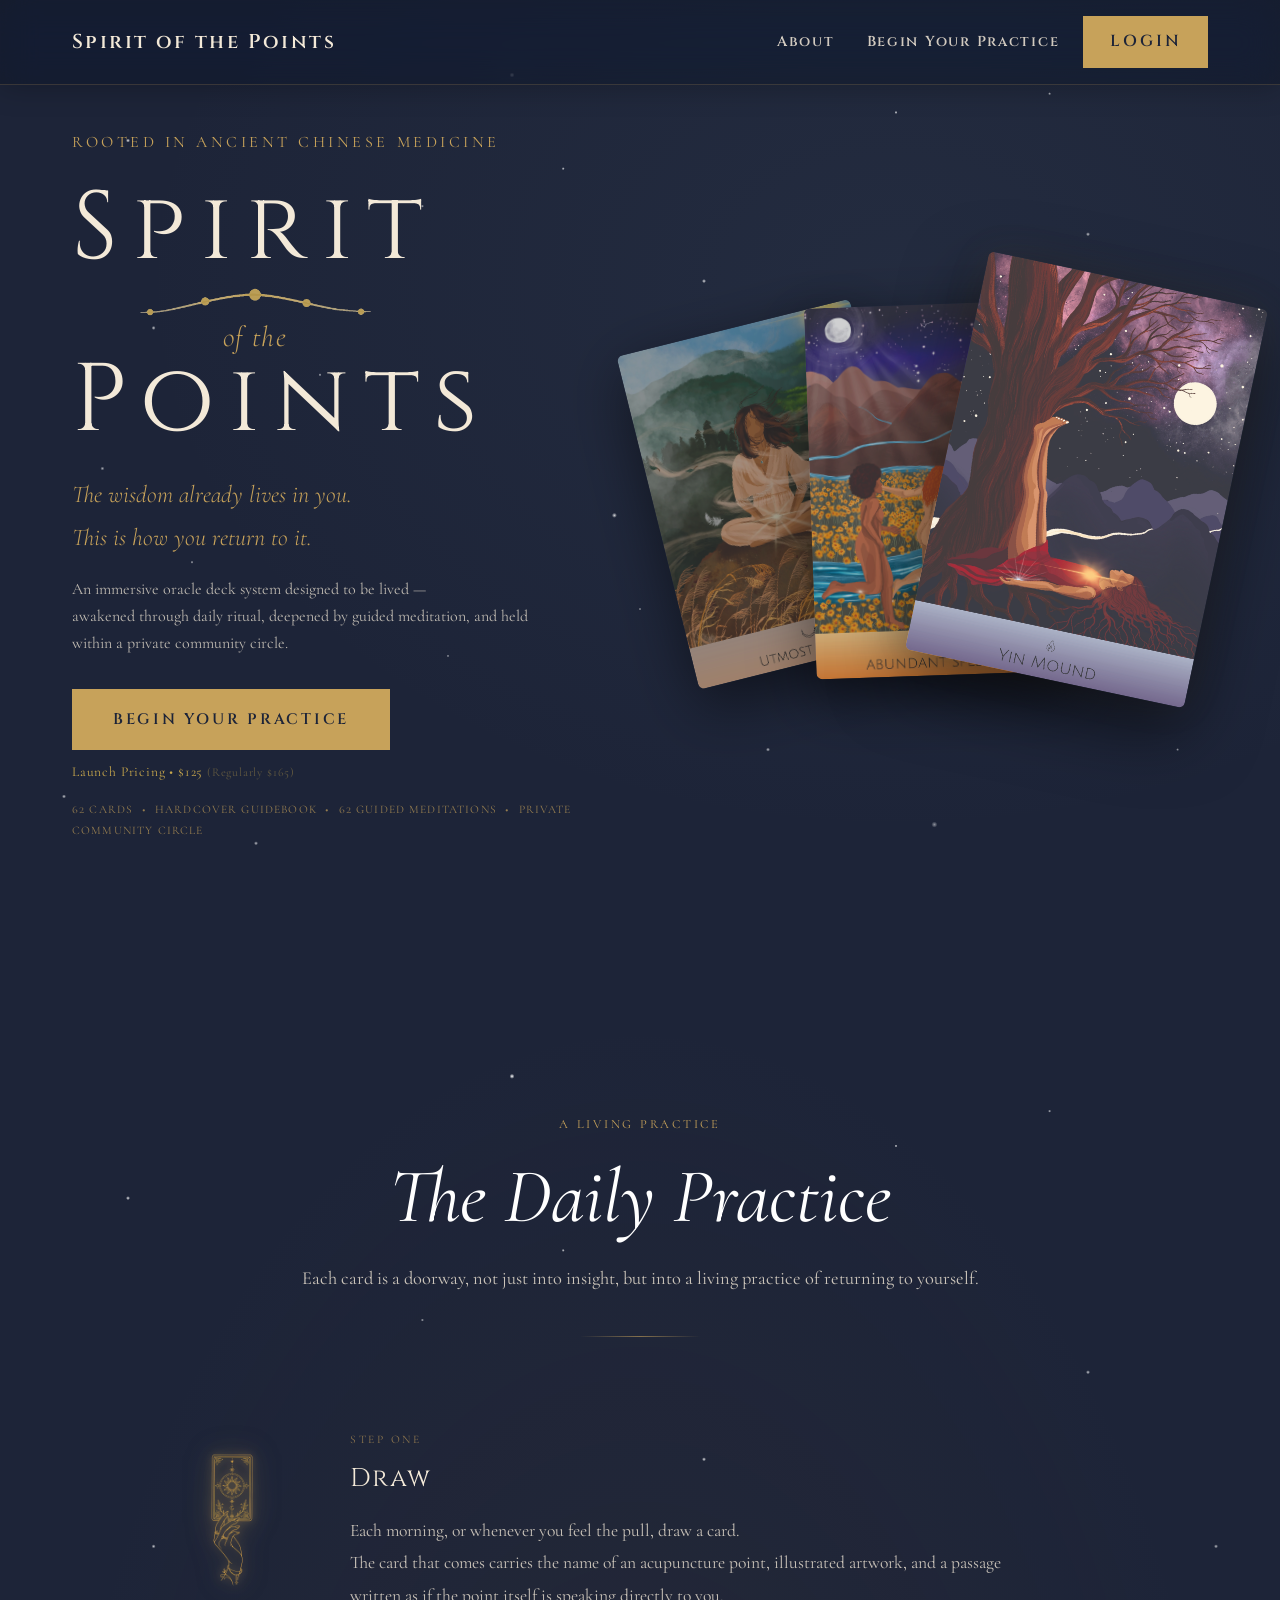
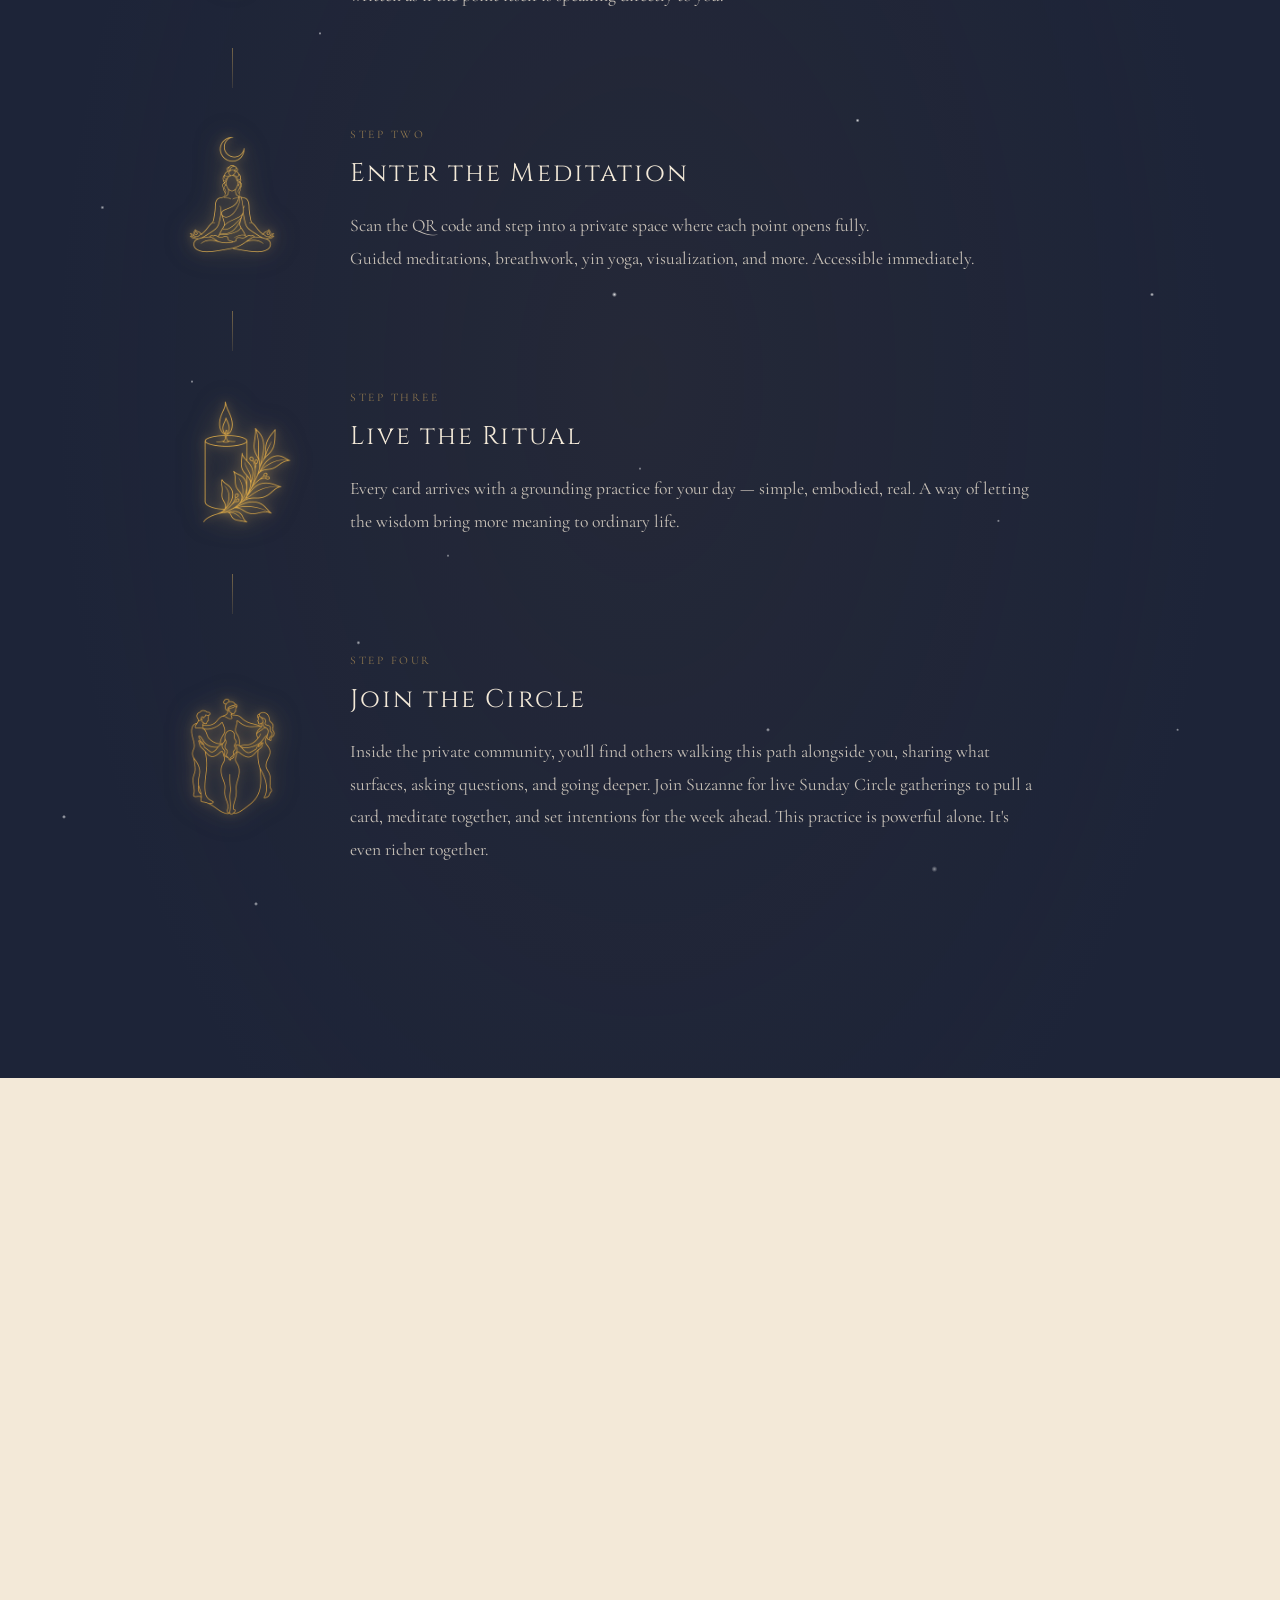
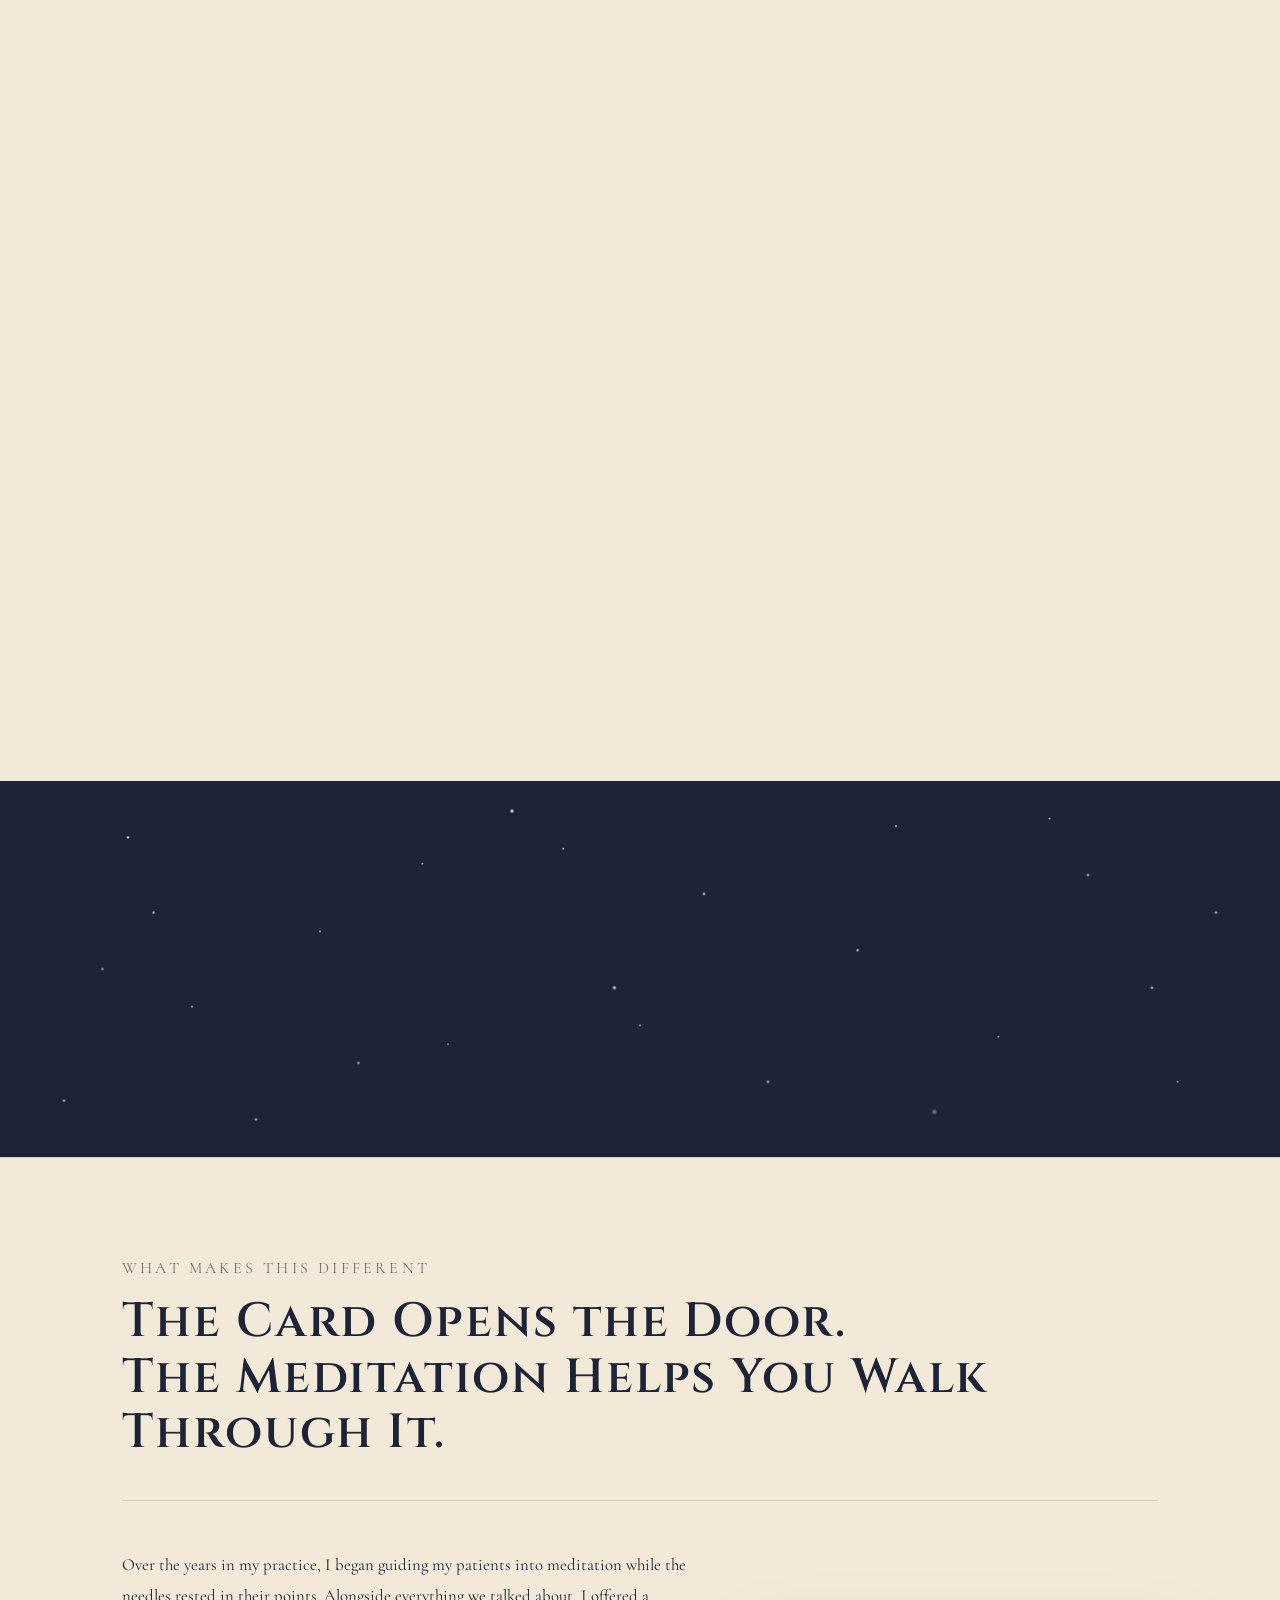
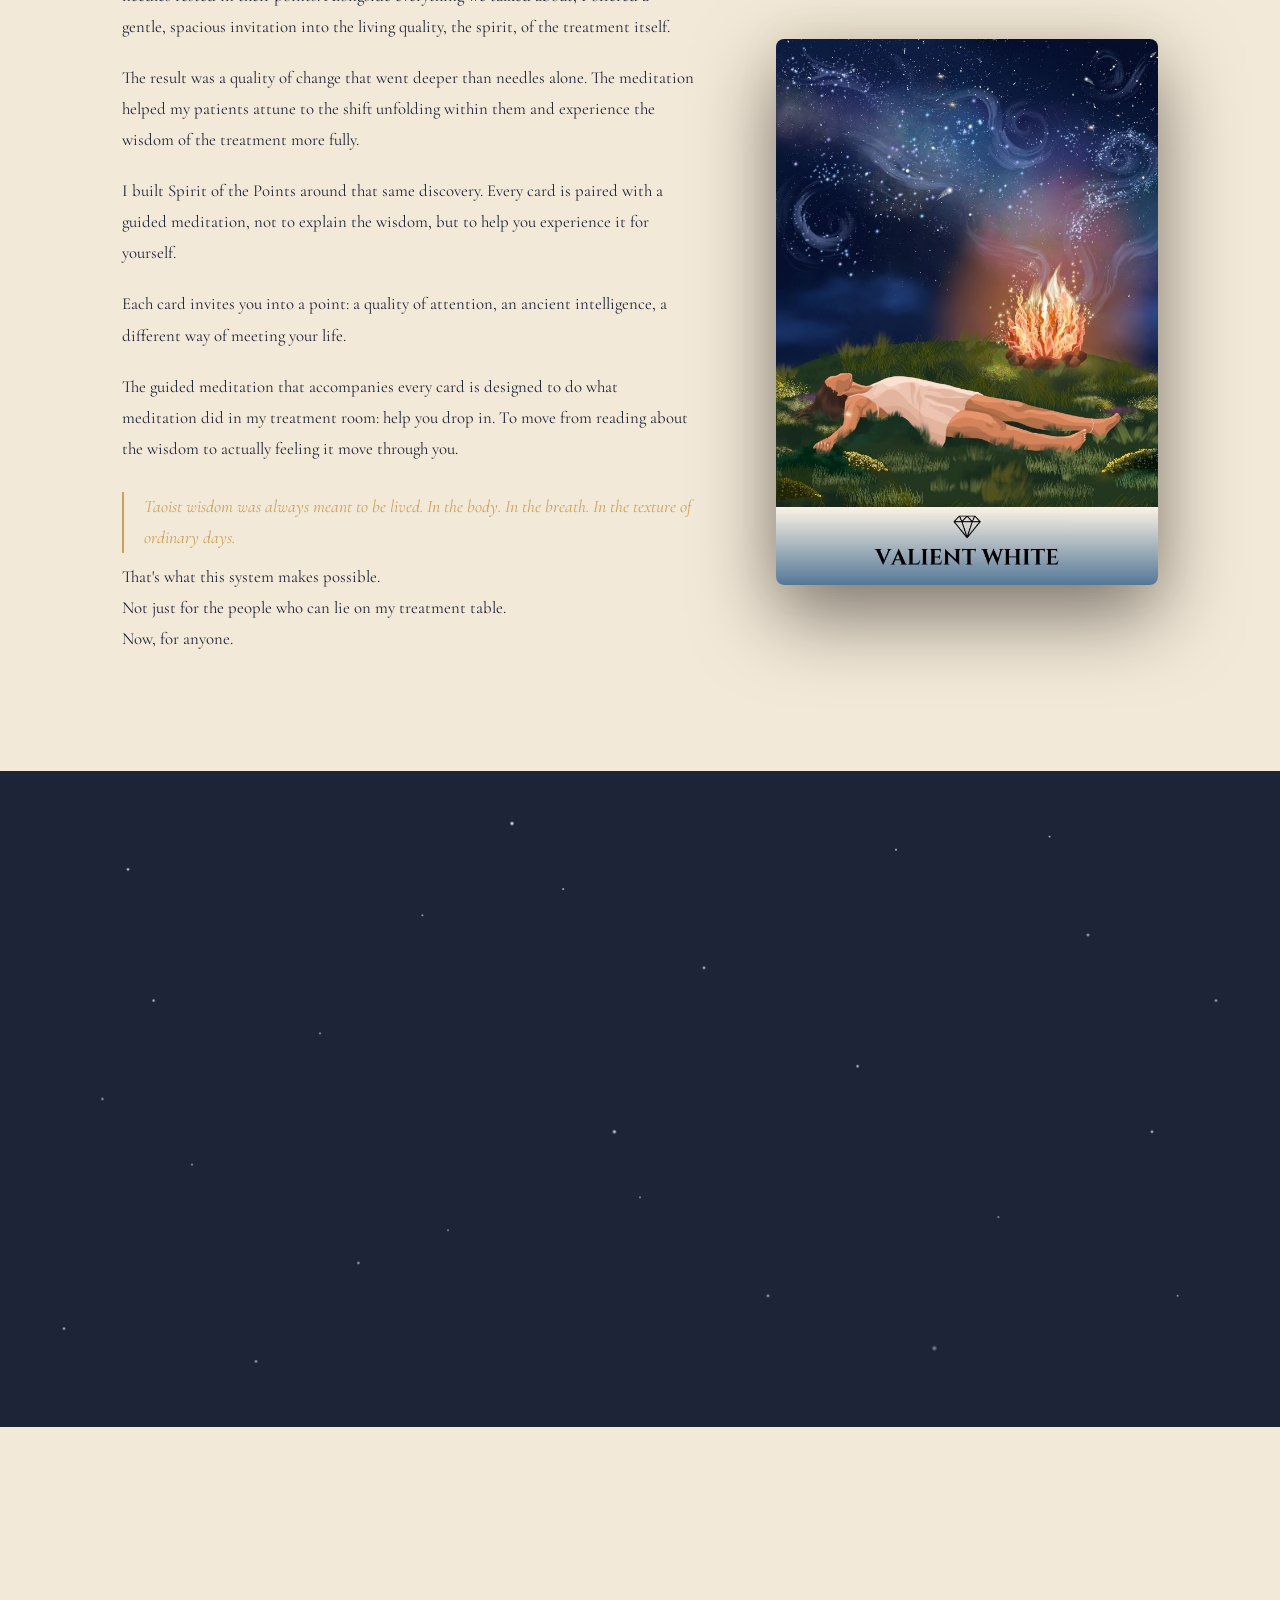
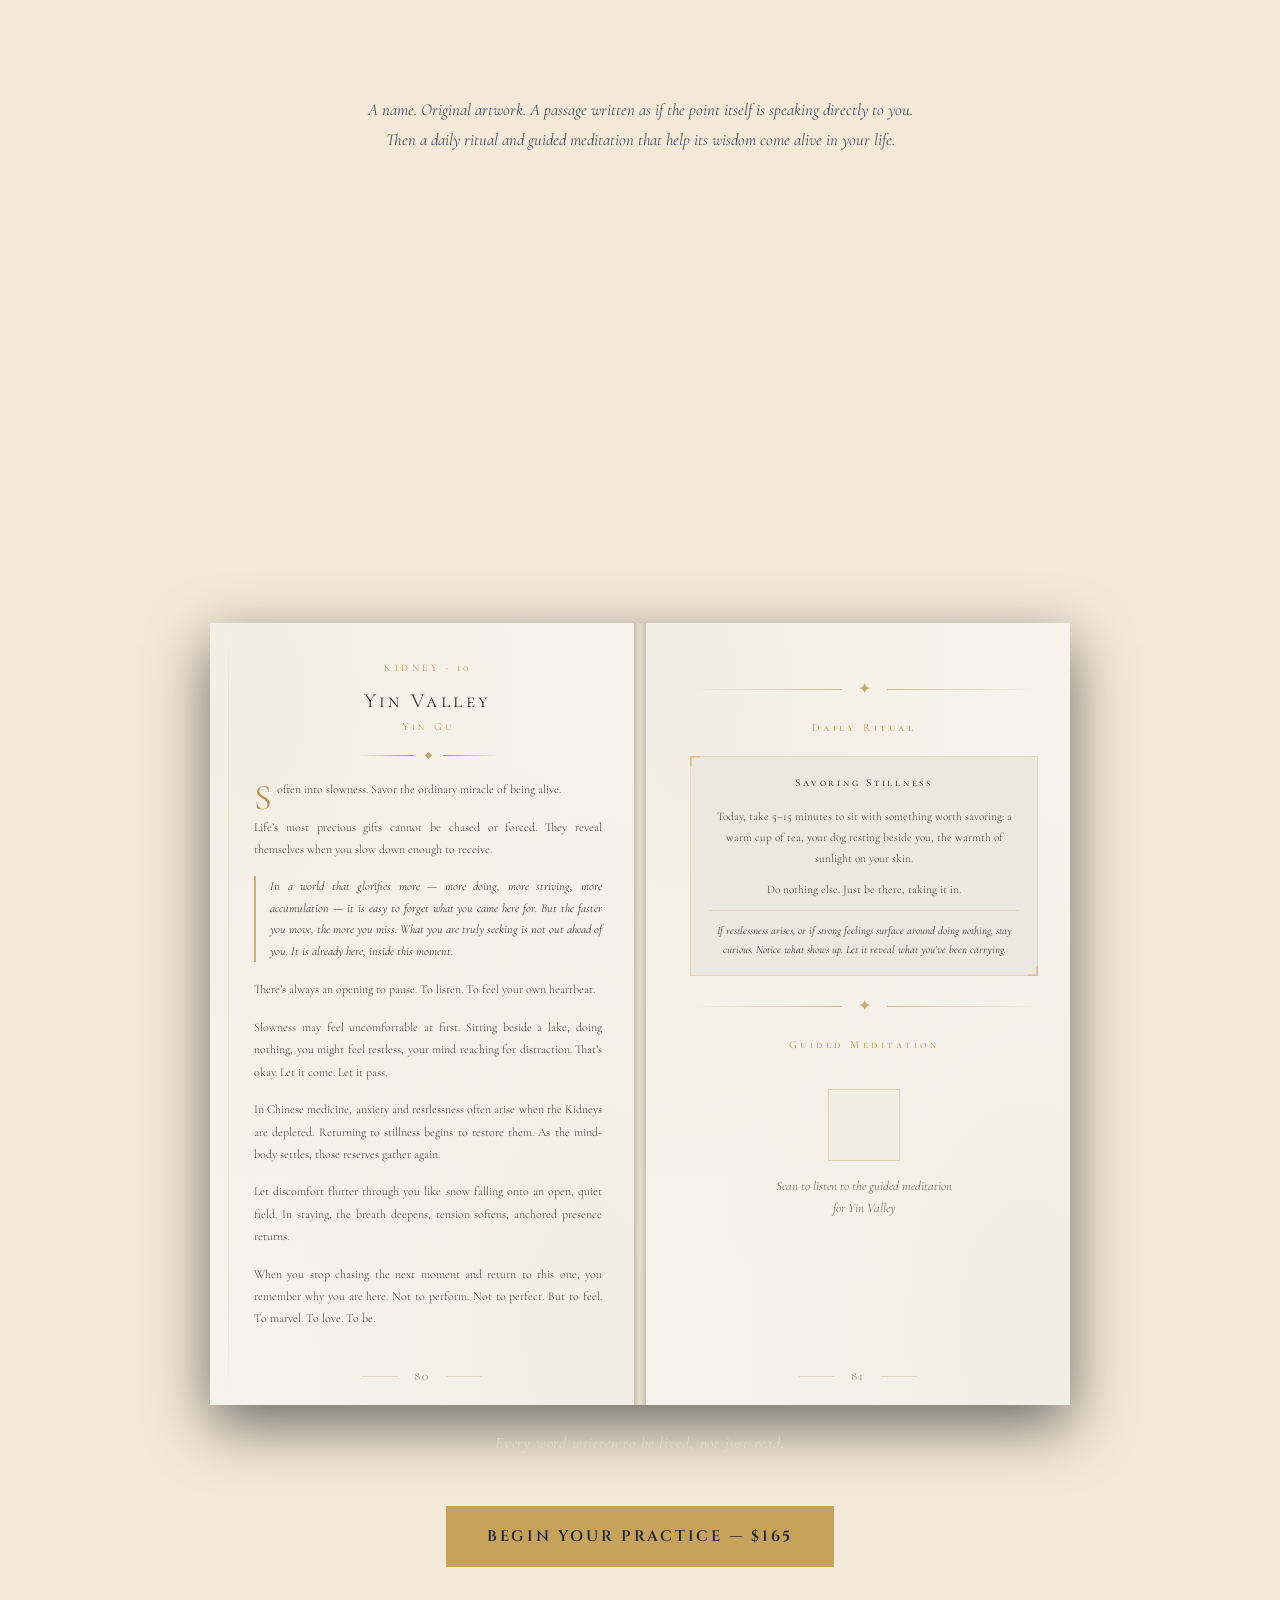
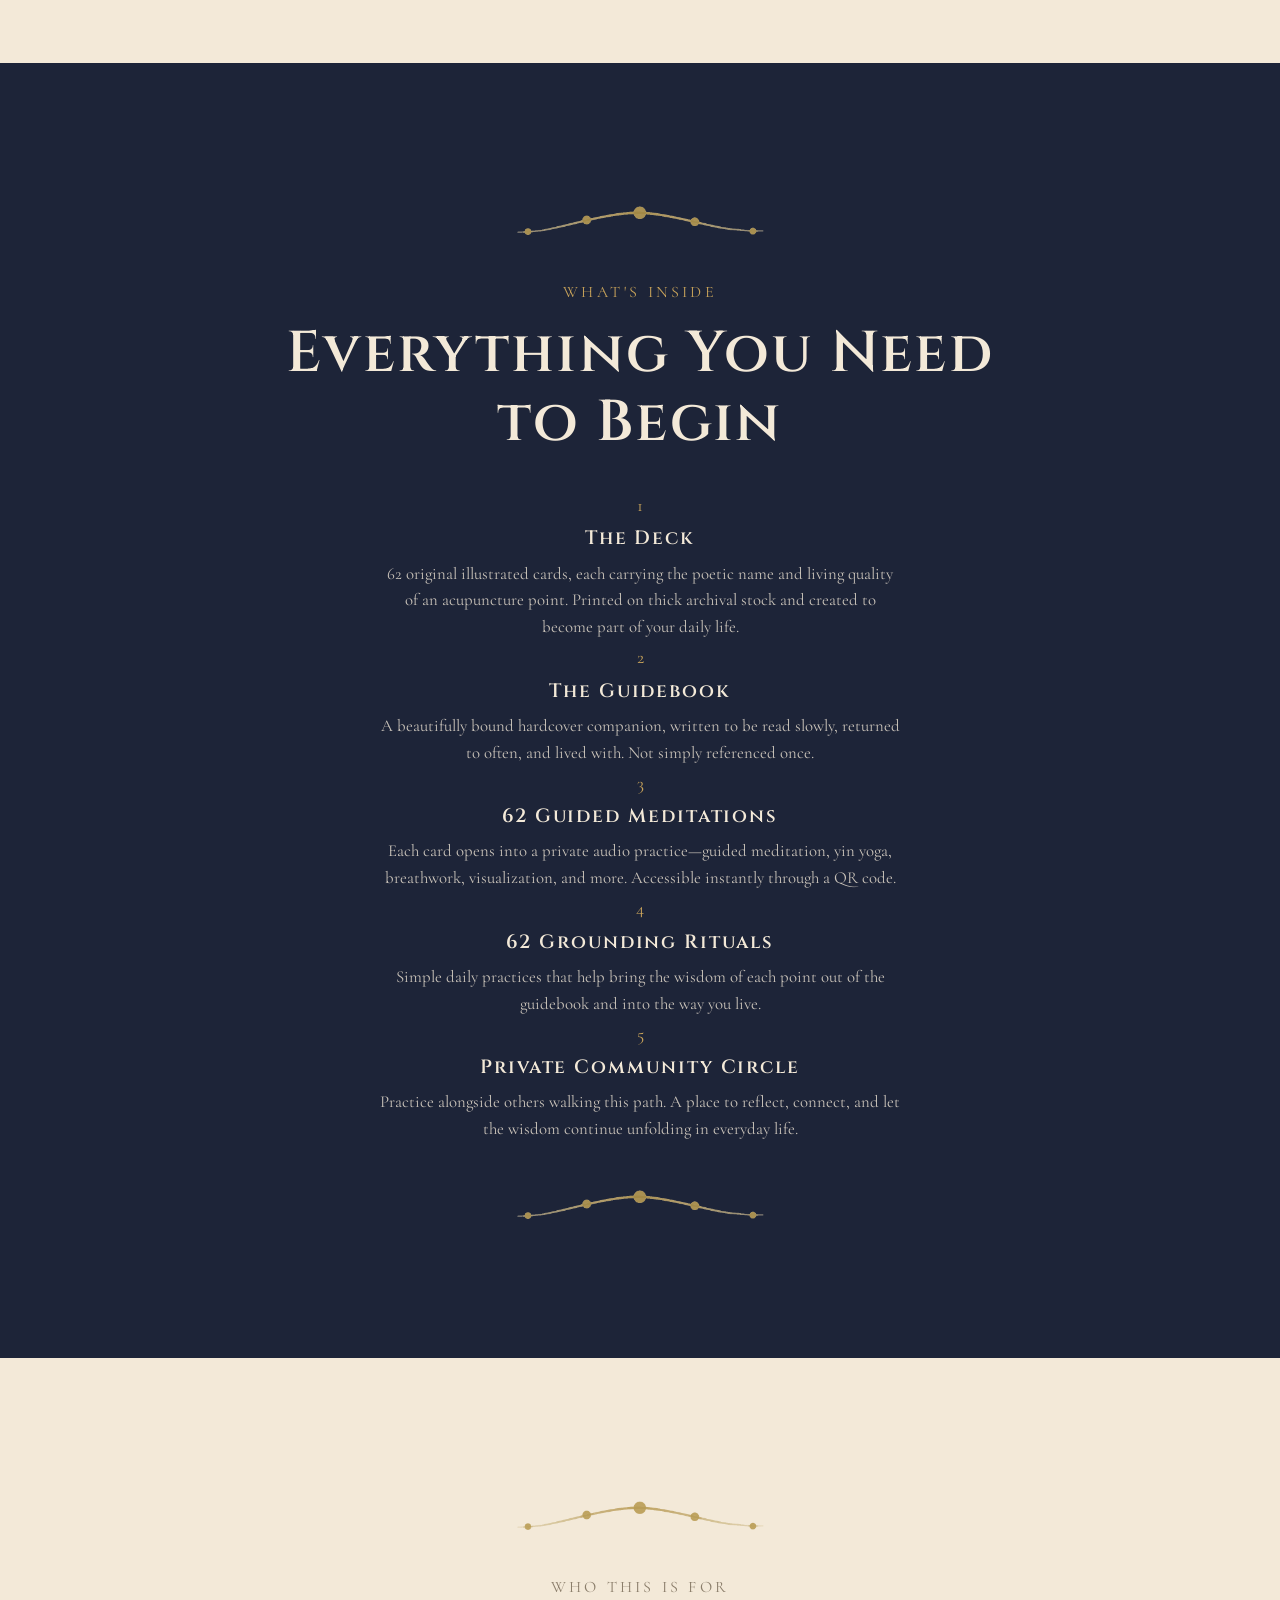
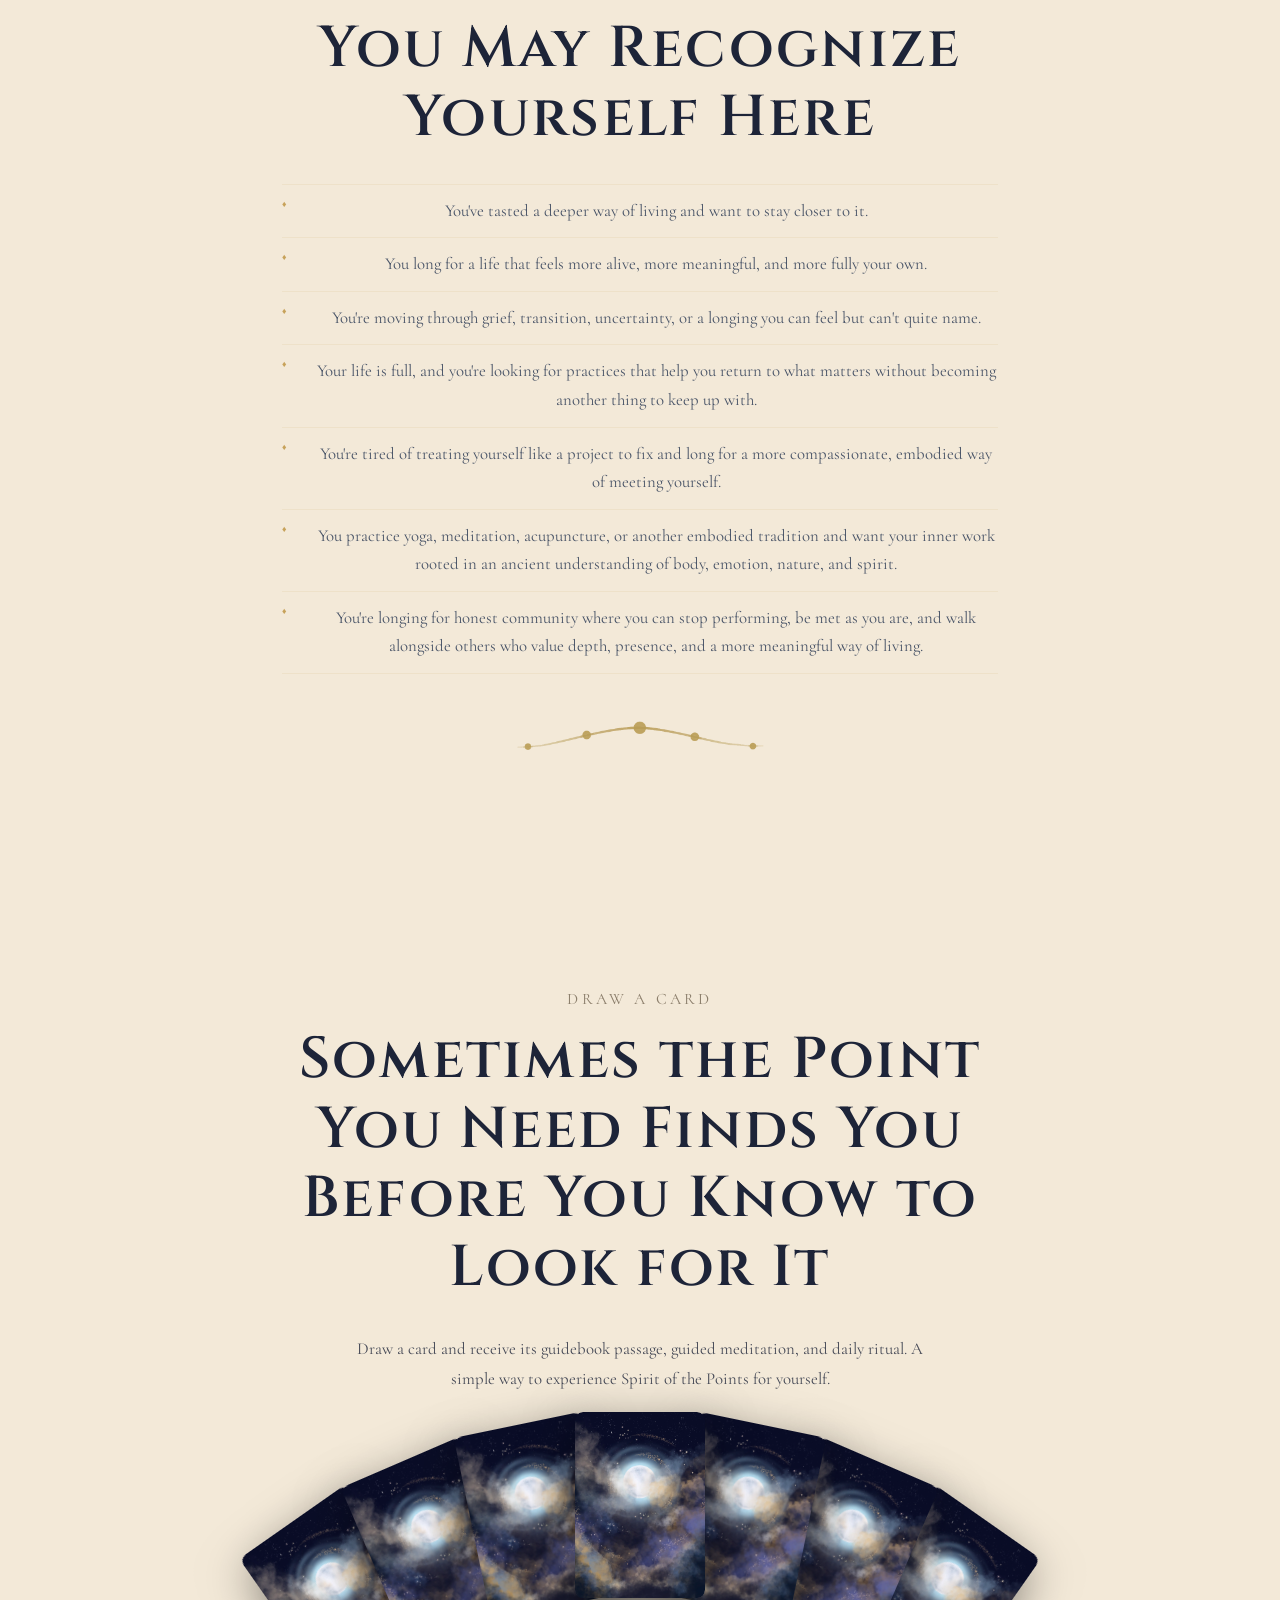
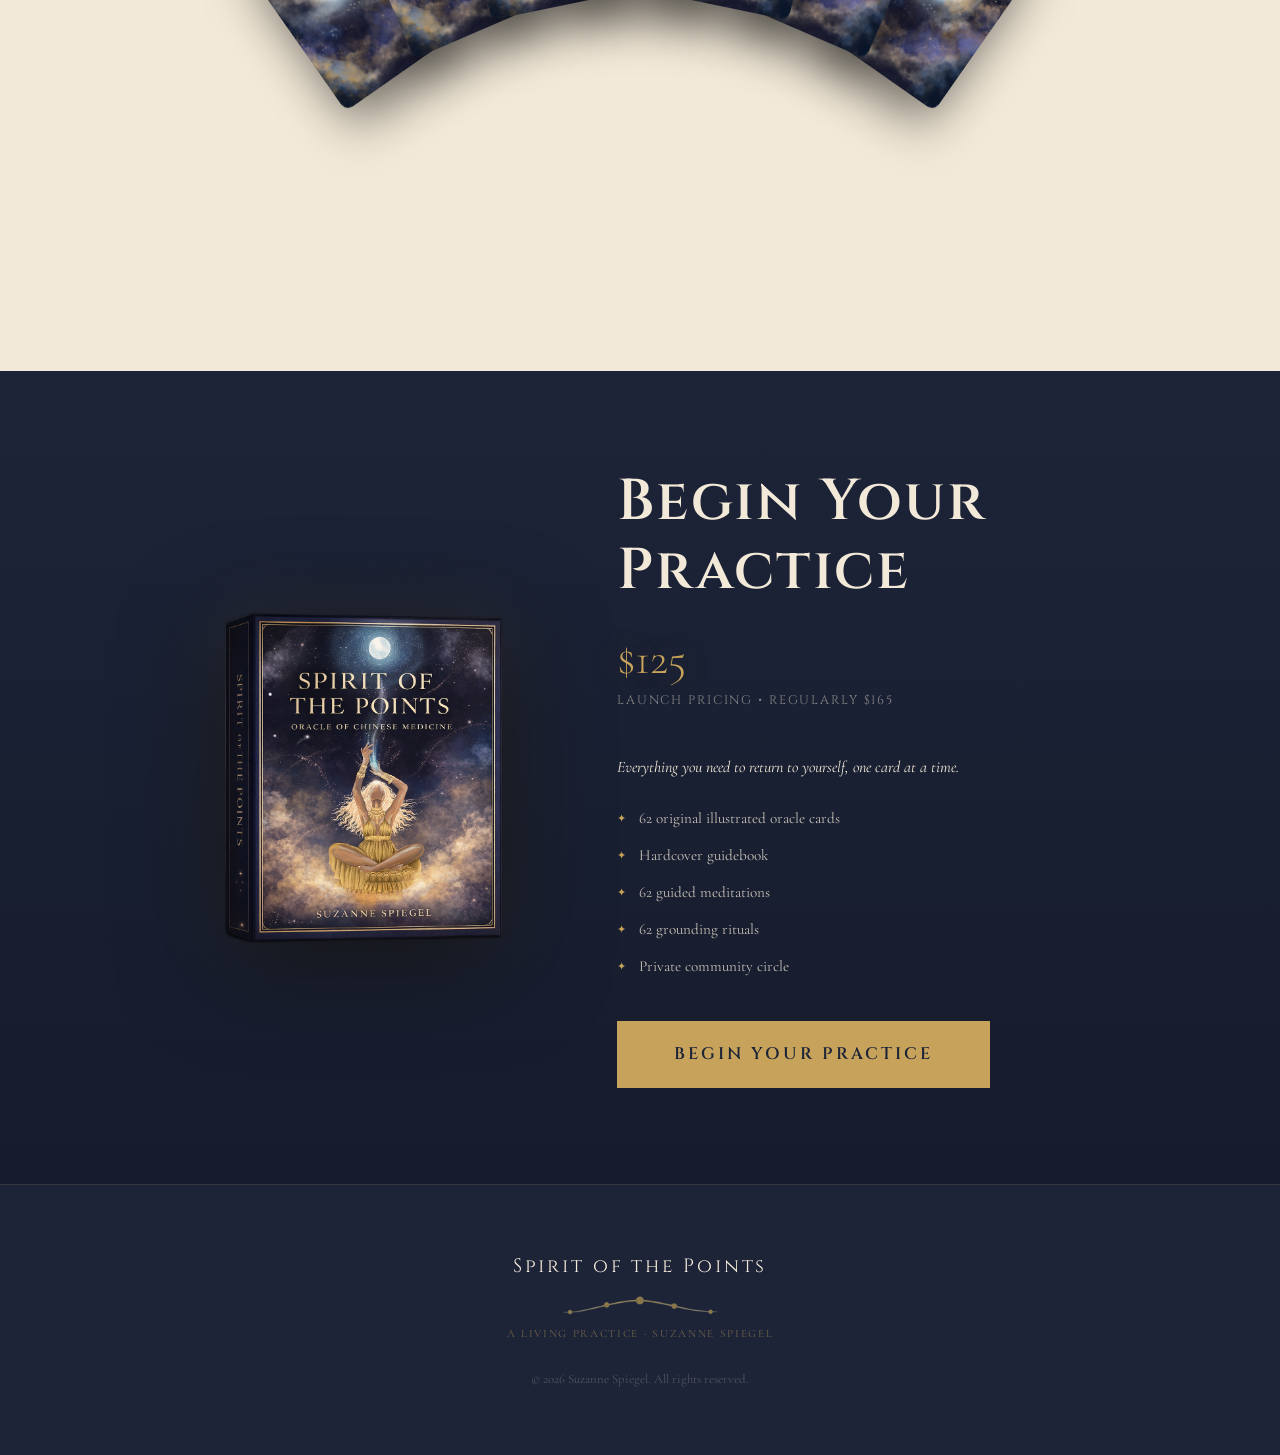
==== commit c0e333f7: "Spirit Path card draw + ConvertKit integration — Jul 27 - New draw flow: flip is free (ungated), ema" ====
--- a/index.html
+++ b/index.html
@@ -41,6 +41,184 @@
         letter-spacing: 0.08em !important;
       }
     }
+
+    /* ── DRAW SECTION — NEW FLOW STYLES ── */
+
+    /* Step 2: card flips immediately, name appears, email below */
+    .draw-card-name {
+      font-family: var(--font-cinzel);
+      font-size: 1.5rem;
+      font-weight: 600;
+      letter-spacing: 0.08em;
+      color: var(--indigo);
+      margin: 1.25rem 0 0.25rem;
+      text-align: center;
+    }
+    .draw-card-subtitle {
+      font-family: var(--font-sc);
+      font-size: 0.78rem;
+      letter-spacing: 0.18em;
+      color: var(--muted-sand);
+      text-align: center;
+      margin-bottom: 0;
+    }
+    .draw-flip-scene {
+      display: flex;
+      flex-direction: column;
+      align-items: center;
+      margin-bottom: 2rem;
+    }
+
+    /* Email prompt — invitation style, not a gate */
+    .draw-email-invite {
+      text-align: center;
+      max-width: 480px;
+      margin: 0 auto 2rem;
+      padding: 2rem 1.5rem;
+      border-top: 1px solid rgba(29,36,56,0.12);
+    }
+    .draw-email-invite h3 {
+      font-family: var(--font-cinzel);
+      font-size: 1.15rem;
+      font-weight: 600;
+      color: var(--indigo);
+      margin-bottom: 0.6rem;
+      letter-spacing: 0.04em;
+    }
+    .draw-email-invite p {
+      font-family: var(--font-serif);
+      font-style: italic;
+      font-size: 1rem;
+      color: var(--indigo);
+      opacity: 0.72;
+      margin-bottom: 1.25rem;
+    }
+
+    /* Content reveal — hidden until email submitted */
+    #draw-content-reveal {
+      display: none;
+      opacity: 0;
+      transition: opacity 0.6s ease;
+    }
+    #draw-content-reveal.visible {
+      display: block;
+      opacity: 1;
+    }
+
+    /* Card content layout */
+    .draw-content-inner {
+      max-width: 680px;
+      margin: 0 auto;
+      padding: 0 1.5rem;
+    }
+    .draw-content-divider {
+      display: flex;
+      align-items: center;
+      gap: 1rem;
+      margin: 2.5rem 0;
+      color: var(--gold);
+    }
+    .draw-content-divider::before,
+    .draw-content-divider::after {
+      content: '';
+      flex: 1;
+      height: 1px;
+      background: rgba(29,36,56,0.15);
+    }
+    .draw-content-divider span {
+      font-size: 0.7rem;
+      letter-spacing: 0.2em;
+    }
+
+    /* Passage */
+    .draw-passage {
+      font-family: var(--font-serif);
+      font-size: 1.05rem;
+      line-height: 1.9;
+      color: var(--indigo);
+    }
+    .draw-passage p {
+      margin-bottom: 1.25rem;
+    }
+    .draw-passage .passage-verse {
+      font-style: italic;
+      padding-left: 1rem;
+      border-left: 2px solid var(--gold);
+      margin-bottom: 1.25rem;
+      line-height: 2;
+    }
+
+    /* Section headers inside content */
+    .draw-section-label {
+      font-family: var(--font-sc);
+      font-size: 0.72rem;
+      letter-spacing: 0.22em;
+      color: var(--gold);
+      text-transform: uppercase;
+      margin-bottom: 1rem;
+      display: block;
+    }
+    .draw-section-title {
+      font-family: var(--font-cinzel);
+      font-size: 1.1rem;
+      font-weight: 600;
+      color: var(--indigo);
+      margin-bottom: 1rem;
+      letter-spacing: 0.04em;
+    }
+
+    /* Audio player */
+    .draw-audio-wrap {
+      background: rgba(29,36,56,0.05);
+      border: 1px solid rgba(29,36,56,0.12);
+      border-radius: 6px;
+      padding: 1.5rem;
+      text-align: center;
+    }
+    .draw-audio-wrap audio {
+      width: 100%;
+      margin-top: 0.75rem;
+    }
+    .draw-audio-label {
+      font-family: var(--font-serif);
+      font-style: italic;
+      font-size: 0.95rem;
+      color: var(--indigo);
+      opacity: 0.75;
+    }
+
+    /* Ritual */
+    .draw-ritual {
+      font-family: var(--font-serif);
+      font-size: 1.05rem;
+      line-height: 1.9;
+      color: var(--indigo);
+    }
+    .draw-ritual p {
+      margin-bottom: 1.25rem;
+    }
+
+    /* Upsell */
+    .draw-upsell {
+      text-align: center;
+      padding: 2.5rem 1.5rem;
+      border-top: 1px solid rgba(29,36,56,0.12);
+      margin-top: 2rem;
+    }
+    .draw-upsell p {
+      font-family: var(--font-serif);
+      font-style: italic;
+      font-size: 1rem;
+      color: var(--indigo);
+      opacity: 0.8;
+      margin-bottom: 1.25rem;
+    }
+
+    /* Chosen card — larger for the reveal */
+    .chosen-card-flip {
+      width: 200px !important;
+      height: 286px !important;
+    }
   </style>
 </head>
 <body>
@@ -80,9 +258,10 @@
           <span class="hero-title-points">Points</span>
         </h1>
         <p class="hero-tagline">The wisdom already lives in you.<br>This is how you return to it.</p>
-        <p class="hero-sub">An immersive oracle deck system designed to be lived in the body — awakened by daily ritual, deepened by guided meditation, and held within a private community circle.</p>
-        <a href="#offer" class="btn btn-gold">Begin Your Practice — $165</a>
-        <p class="hero-launch-note">62 cards &nbsp;&nbsp;·&nbsp;&nbsp; hardcover guidebook &nbsp;&nbsp;·&nbsp;&nbsp; 62 guided meditations &nbsp;&nbsp;·&nbsp;&nbsp; private community circle &nbsp;&nbsp;·&nbsp;&nbsp; lifetime access</p>
+        <p class="hero-sub">An immersive oracle deck system designed to be lived —<br>awakened through daily ritual, deepened by guided meditation, and held within a private community circle.</p>
+        <a href="#offer" class="btn btn-gold">BEGIN YOUR PRACTICE</a>
+        <p class="hero-price-note" style="color:#c9a84c !important; font-size:0.85rem; letter-spacing:0.06em; margin-top:0.6rem; margin-bottom:0.4rem;">Launch Pricing &bull; $125 <span style="color:#c9a84c; opacity:0.4; font-size:0.75rem; font-weight:400;">(Regularly $165)</span></p>
+        <p class="hero-launch-note">62 Cards &nbsp;&bull;&nbsp; Hardcover Guidebook &nbsp;&bull;&nbsp; 62 Guided Meditations &nbsp;&bull;&nbsp; Private Community Circle</p>
       </div>
       <div class="hero-product reveal reveal-delay">
         <div class="hero-cards-stack">
@@ -105,7 +284,7 @@
       <div class="practice-v2-intro reveal">
         <p class="practice-eyebrow">A Living Practice</p>
         <h2 class="practice-title practice-v2-title" style="color:#ffffff !important; font-style:italic;">The Daily Practice</h2>
-        <p class="practice-v2-intro-text">Each card is a doorway — not just into wisdom, but into a living daily practice rooted in thousands of years of Taoist wisdom.</p>
+        <p class="practice-v2-intro-text">Each card is a doorway, not just into insight, but into a living practice of returning to yourself.</p>
       </div>
 
       <!-- Vertical steps -->
@@ -119,7 +298,7 @@
           <div class="practice-v2-text-col">
             <p class="practice-step-num">Step One</p>
             <h3 class="practice-step-title">Draw</h3>
-            <p class="practice-v2-body">Each morning — or whenever you feel the pull — you draw. The card that comes carries a name, illustrated artwork, and a passage written as if the acupuncture point itself is speaking directly to you.</p>
+            <p class="practice-v2-body">Each morning, or whenever you feel the pull, draw a card.<br>The card that comes carries the name of an acupuncture point, illustrated artwork, and a passage written as if the point itself is speaking directly to you.</p>
           </div>
         </div>
 
@@ -129,12 +308,12 @@
         <!-- Step 2 -->
         <div class="practice-v2-step reveal">
           <div class="practice-v2-icon-col">
-            <img src="assets/icon_ritual.png" alt="" class="practice-v2-icon" aria-hidden="true" />
+            <img src="assets/icon_meditation.png" alt="" class="practice-v2-icon" aria-hidden="true" />
           </div>
           <div class="practice-v2-text-col">
             <p class="practice-step-num">Step Two</p>
-            <h3 class="practice-step-title">Live the Ritual</h3>
-            <p class="practice-v2-body">Every card arrives with a grounding practice for your day — simple, embodied, real. A way of letting the wisdom settle into the texture of ordinary life.</p>
+            <h3 class="practice-step-title">Enter the Meditation</h3>
+            <p class="practice-v2-body">Scan the QR code and step into a private space where each point opens fully.<br>Guided meditations, breathwork, yin yoga, visualization, and more. Accessible immediately.</p>
           </div>
         </div>
 
@@ -144,12 +323,12 @@
         <!-- Step 3 -->
         <div class="practice-v2-step reveal">
           <div class="practice-v2-icon-col">
-            <img src="assets/icon_meditation.png" alt="" class="practice-v2-icon" aria-hidden="true" />
+            <img src="assets/icon_ritual.png" alt="" class="practice-v2-icon" aria-hidden="true" />
           </div>
           <div class="practice-v2-text-col">
             <p class="practice-step-num">Step Three</p>
-            <h3 class="practice-step-title">Enter the Meditation</h3>
-            <p class="practice-v2-body">Scan the QR code and step into a private digital space where the full depth of each point lives — guided meditation, breathwork, yin yoga, or visualization. Accessible immediately. Yours for life.</p>
+            <h3 class="practice-step-title">Live the Ritual</h3>
+            <p class="practice-v2-body">Every card arrives with a grounding practice for your day — simple, embodied, real. A way of letting the wisdom bring more meaning to ordinary life.</p>
           </div>
         </div>
 
@@ -164,7 +343,7 @@
           <div class="practice-v2-text-col">
             <p class="practice-step-num">Step Four</p>
             <h3 class="practice-step-title">Join the Circle</h3>
-            <p class="practice-v2-body">Inside the private community, you'll find others walking this path alongside you — sharing what surfaces, asking questions, going deeper. Suzanne shows up here regularly, too. This is a living practice, and it's more alive in community.</p>
+            <p class="practice-v2-body">Inside the private community, you'll find others walking this path alongside you, sharing what surfaces, asking questions, and going deeper. Join Suzanne for live Sunday Circle gatherings to pull a card, meditate together, and set intentions for the week ahead. This practice is powerful alone. It's even richer together.</p>
           </div>
         </div>
 
@@ -182,12 +361,13 @@
         <p class="section-eyebrow-muted">Why I Made This</p>
         <h2 class="section-title section-title-indigo">A Personal Offering</h2>
         <p>For more than twenty years, I have lived inside the questions that Taoism, yoga, and meditation ask of us. How do we stay open when life breaks us? How do we move with what is, rather than against it? How do we remain present to our own lives?</p>
-        <p>When I trained as an acupuncturist, I found that Chinese Medicine was asking the same questions — only it had mapped the answers into the body itself. Into a system of living intelligence that had been listening to what it means to be human for thousands of years.</p>
+        <p>When I trained as an acupuncturist, I found that Chinese medicine was asking the same questions, only its insights were mapped into the body itself. Into a living system that had been listening to what it means to be human for thousands of years.</p>
         <p>I began writing this deck while sitting beside my father as he was dying.</p>
-        <p>There were days when I didn't know how to be in that room and not fall apart completely. The grief would rise and I had nowhere to put it. I felt the particular helplessness of loving someone you cannot help.</p>
-        <p>During those weeks, certain acupuncture points kept coming to me — <em>Spirit Storehouse</em>, <em>Gate of Hope</em>, <em>Wail of Grief</em>. They became quiet companions — not answers, but presences. They showed me how to stay open when everything in me wanted to close. How to keep offering my heart even when it ached.</p>
-        <p>Point by point, I began to write my way through loss.</p>
-        <p>What started as a personal practice became this. The Spirit of the Points held me close to my own center when everything else was shifting. Now it is my heart's offering to you.</p>
+        <p>There were days when I didn't know how to be in that room and not fall apart completely. The grief would rise and I had nowhere to put it. I felt the helplessness of loving someone I could not help.</p>
+        <p>During those weeks, certain acupuncture points kept coming to me—Spirit Storehouse, Gate of Hope, Wail of Grief. They became quiet companions, not answers but presences. They showed me how to stay open when everything in me wanted to close.</p>
+        <p>Point by point, I wrote my way through loss.</p>
+        <p>What began as a personal practice became this.</p>
+        <p>The Spirit of the Points held me close to my own center when everything else was shifting. Now it is my heart's offering to you.</p>
         <div class="why-made-signature">
           <img src="assets/SuzanneSpiegel_headshot.webp" alt="Suzanne Spiegel" class="signature-portrait" />
           <p class="signature signature-indigo"><em>— Suzanne Spiegel, Author</em></p>
@@ -223,17 +403,18 @@
       <!-- Full-width editorial header -->
       <div class="different-a-header reveal">
         <p class="section-eyebrow-muted">What Makes This Different</p>
-        <h2 class="section-title section-title-indigo different-a-title">The Wisdom Moves Deeper<br>When the Mind Follows</h2>
+        <h2 class="section-title section-title-indigo different-a-title">The Card Opens the Door.<br>The Meditation Helps You Walk Through It.</h2>
       </div>
       <!-- Two-column body: text left, card right -->
       <div class="different-a-body">
         <div class="different-a-text reveal">
-          <p>Over the years in my practice I began to guide my patients into meditation while the needles rested in their points. Not a lecture about Chinese Medicine, not an explanation of what the points do — but a gentle, spacious invitation into the living quality — the spirit — of the treatment itself.</p>
-          <p>The result is a quality of change that goes deeper than needles alone. The meditation allows the mind to attune to the shift the body is already making. The needles open the door. The meditation helps you walk through it.</p>
-          <p>The Spirit of the Points system carries that same potency.</p>
-          <p>Each card activates a point — a quality of attention, an ancient intelligence, a particular way of meeting your life. The guided meditation that accompanies every card is designed to do what meditation does in my treatment room: help you drop in. To move from reading about the wisdom to actually feeling it move through you.</p>
-          <p class="different-taoist-quote different-taoist-quote-indigo"><em>Taoist wisdom was never meant to be studied. It was meant to be lived — in the body, in the breath, in the texture of ordinary days.</em></p>
-          <p>That’s what this system makes possible — not just for the people who can lie on my table, but for anyone ready to go deeper than a card alone can take them.</p>
+          <p>Over the years in my practice, I began guiding my patients into meditation while the needles rested in their points. Alongside everything we talked about, I offered a gentle, spacious invitation into the living quality, the spirit, of the treatment itself.</p>
+          <p>The result was a quality of change that went deeper than needles alone. The meditation helped my patients attune to the shift unfolding within them and experience the wisdom of the treatment more fully.</p>
+          <p>I built Spirit of the Points around that same discovery. Every card is paired with a guided meditation, not to explain the wisdom, but to help you experience it for yourself.</p>
+          <p>Each card invites you into a point: a quality of attention, an ancient intelligence, a different way of meeting your life.</p>
+          <p>The guided meditation that accompanies every card is designed to do what meditation did in my treatment room: help you drop in. To move from reading about the wisdom to actually feeling it move through you.</p>
+          <p class="different-taoist-quote"><em>Taoist wisdom was always meant to be lived. In the body. In the breath. In the texture of ordinary days.</em></p>
+          <p>That's what this system makes possible.<br>Not just for the people who can lie on my treatment table.<br>Now, for anyone.</p>
         </div>
         <div class="different-a-card reveal reveal-delay">
           <img src="assets/valiantwhite.png" alt="Valient White oracle card" class="different-card-img" />
@@ -249,7 +430,7 @@
     <div class="hero-stars" aria-hidden="true"></div>
     <div class="container testimonials-inner">
       <p class="section-eyebrow-gold reveal">What People Are Saying</p>
-      <h2 class="section-title section-title-sand reveal">Words from the Circle</h2>
+      <h2 class="section-title section-title-sand reveal">Stories from the Circle</h2>
 
       <div class="testimonials-grid reveal">
 
@@ -264,7 +445,7 @@
         <div class="testimonial-card">
           <div class="testimonial-stars">✦ ✦ ✦ ✦ ✦</div>
           <blockquote>
-            <p>&#8220;As an acupuncturist, I've studied these points for twenty years. Suzanne has done something I didn't think was possible — she's made me fall in love with them all over again. This deck lives on my treatment table.&#8221;</p>
+            <p>&#8220;As an acupuncturist, I've studied these points for twenty years. Suzanne has done something I didn't think was possible — she's made me fall in love with them all over again. This deck has a permanent place in my treatment room.&#8221;</p>
           </blockquote>
           <cite>— Dr. Lena K., licensed acupuncturist</cite>
         </div>
@@ -288,13 +469,13 @@
     <div class="container">
       <p class="section-eyebrow-muted reveal">See the Deck</p>
       <h2 class="section-title section-title-indigo reveal">Each Card Is a World</h2>
-      <p class="see-deck-intro see-deck-intro-indigo reveal">A name. An image. A passage written as if the point itself is speaking to you.<br/>And behind every card, a meditation waiting.</p>
+      <p class="see-deck-intro see-deck-intro-indigo reveal">A name. Original artwork. A passage written as if the point itself is speaking directly to you.<br/>Then a daily ritual and guided meditation that help its wisdom come alive in your life.</p>
 
       <!-- Card Gallery -->
       <div class="cards-gallery reveal" id="cards-gallery">
-        <div class="gallery-card" data-card="one-hundred-meetings" tabindex="0" role="button" aria-label="View One Hundred Meetings card">
-          <img src="assets/card_one_hundred_meetings.jpg" alt="One Hundred Meetings oracle card" />
-          <div class="gallery-card-overlay"><span>One Hundred Meetings</span></div>
+        <div class="gallery-card" data-card="amidst-elegance" tabindex="0" role="button" aria-label="View Amidst Elegance card">
+          <img src="assets/card_amidst_elegance.jpg" alt="Amidst Elegance oracle card" />
+          <div class="gallery-card-overlay"><span>Amidst Elegance</span></div>
         </div>
         <div class="gallery-card gallery-card-active" data-card="yin-valley" tabindex="0" role="button" aria-label="View Yin Valley card">
           <img src="assets/card_yin_valley.jpg" alt="Yin Valley oracle card" />
@@ -309,29 +490,31 @@
       <!-- Open Book Spread -->
       <div class="book-spread-wrap reveal" id="book-spread-wrap">
 
-        <!-- ONE HUNDRED MEETINGS spread -->
-        <div class="gb-spread" id="spread-one-hundred-meetings" style="display:none">
+        <!-- AMIDST ELEGANCE spread -->
+        <div class="gb-spread" id="spread-amidst-elegance" style="display:none">
           <div class="gb-page gb-page-left">
             <div class="gb-header">
-              <span class="gb-point-number">Governor Vessel · 20</span>
-              <h3 class="gb-title">One Hundred Meetings</h3>
-              <div class="gb-subtitle">Bai Hui</div>
+              <span class="gb-point-number">Kidney · 26 &nbsp;·&nbsp; Water</span>
+              <h3 class="gb-title">Amidst Elegance</h3>
+              <div class="gb-subtitle"></div>
               <div class="gb-title-rule"><div class="gb-diamond"></div></div>
             </div>
             <div class="gb-body">
-              <p>You are bigger than the chaos or challenge before you.</p>
-              <p>There is a vast intelligence, Tian Qi or Heavenly Qi, that moves through all things. It holds the potential of the cosmos, linking you to the rhythm of nature and the unfolding of life itself. The Governing Vessel, which travels along the spine and opens at the crown, is a celestial channel that receives this immense intelligence.</p>
-              <p>When you rise above the story of &ldquo;me,&rdquo; even for a breath, you tap into this current, and it changes everything.</p>
+              <p class="gb-verse">Before mirrors.<br/>Before roles.<br/>Before striving,<br/>you were already radiant.</p>
+              <p class="gb-verse">Not polished.<br/>Not perfected.<br/>Radiant with an unrepeatable aliveness and beauty that only you carry.</p>
+              <p>In Chinese Medicine, the Kidneys are the wellspring of your vitality. The essence you brought into this life. Potent. Inherent. Never asking permission. Unmistakably you.</p>
+              <p>But the world teaches performance. It teaches you to behave. To be nice. Predictable. Pliable. Pretty. To smooth out your wildness. To flatten your instincts. To cut away the parts of you that don&rsquo;t fit the mold.</p>
+              <p>And when you contort to belong, your spirit contracts too.</p>
               <div class="gb-pull-insight">
-                Consider the scale of your existence. You are a speck on a planet spinning at sixty-seven thousand miles per hour, orbiting a star, shooting through the Milky Way, hurtling through an endless sea of galaxies. And yet, here you are, breathing, alive, precisely where you are meant to be.
+                You are not here to be pleasing. You are here to embody zest. You are here to be real.<br/><br/>Streaked by sun. Hair tousled by wind. Too alive to be contained.
               </div>
-              <p>From this height, fixation begins to loosen. Petty fears and daily frustrations shrink against the backdrop of eternity. You are not small. You are the universe expressing itself in human form, and that intelligence moves through everything you touch.</p>
-              <p>This is not a call to abandon the human world. It is an invitation to hold it all &mdash; the intimate and the vast, the dishes and the stars &mdash; with reverence. They are not separate.</p>
-              <p>When you widen into this view, the mind loosens, the heart opens, and wisdom rushes in. What once felt like pressure becomes presence.</p>
-              <p>Tian Qi has always been here, flowing through you, waiting for you to notice. Lift your gaze. Breathe it in. Let the vastness steady you.</p>
+              <p>In Taoism, this is <em>Ziran</em>: naturalness. A tree doesn&rsquo;t apologize for its crooked branches. A river doesn&rsquo;t rehearse its course. Each radiates a beauty that cannot be manufactured.</p>
+              <p>So do you, when you stop performing and start simply being.</p>
+              <p class="gb-verse">Let your true nature move through you spontaneously, unrehearsed.<br/>Wild soul, your beauty lives in your rawness.<br/>Your rhythm. Your truth.</p>
+              <p>You are most radiant when you are most yourself.</p>
             </div>
             <div class="gb-page-footer">
-              <span class="gb-page-num">52</span>
+              <span class="gb-page-num">44</span>
             </div>
           </div>
           <div class="gb-spine" aria-hidden="true"></div>
@@ -339,12 +522,13 @@
             <div class="gb-section-divider"><span class="gb-divider-sym">✦</span></div>
             <div class="gb-practice-header">Daily Ritual</div>
             <div class="gb-practice-block">
-              <div class="gb-practice-title">Remembering the Big Picture</div>
+              <div class="gb-practice-title">Being Unpolished</div>
               <div class="gb-practice-text">
-                <p>When stress or small worries take hold, pause. Put down your phone, step outside, and look up. Notice the sky, its color, its movement, its scale. Let it draw your awareness higher. Feel the space above you, around you, and within you.</p>
-                <p>Breathe it in. Then take a minute to envision yourself exactly where you are: in this place, in this moment, on this spinning planet, orbiting a star, moving through the Milky Way, carried within an endless sea of galaxies.</p>
+                <p>Today, choose to show up oriented toward what feels right and true to you. Wear something that feels good on your body, not something chosen to impress or disappear. Move at your natural pace. Let your voice sound like your own, without softening or performing.</p>
+                <p>As you move through the day, notice when the impulse to perform arises &mdash; overexplaining, smoothing your words, rushing to be agreeable, or presenting a version of yourself that feels safer than true. When you notice it, pause. Take one breath. Ask yourself what feels honest to say or do, from your body, not from habit.</p>
+                <p>You do not need to correct yourself into being acceptable. You can be kind and tactful without abandoning what is true. Give yourself permission to not be liked by everyone.</p>
                 <div class="gb-journal-prompt">
-                  Let this vast perspective become the context for your day. Carry it with you.
+                  At the end of the day, reflect briefly: Where did you stop adjusting? What changed when you allowed yourself to be seen as you are?
                 </div>
               </div>
             </div>
@@ -352,10 +536,10 @@
             <div class="gb-practice-header">Guided Meditation</div>
             <div class="gb-meditation-block">
               <div class="gb-qr-placeholder" aria-label="QR code placeholder"></div>
-              <p class="gb-scan-note"><em>Scan to listen to the guided meditation<br/>for One Hundred Meetings</em></p>
+              <p class="gb-scan-note"><em>Scan to listen to the guided meditation<br/>for Amidst Elegance</em></p>
             </div>
             <div class="gb-page-footer">
-              <span class="gb-page-num">53</span>
+              <span class="gb-page-num">45</span>
             </div>
           </div>
         </div>
@@ -487,35 +671,35 @@
           <span class="inside-num">1</span>
           <div class="inside-content">
             <h3 class="inside-title">The Deck</h3>
-            <p class="inside-desc">62 original illustrated cards, each bearing the poetic name and spirit of an acupuncture point. Artwork by Tarn Ellis, printed on thick archival stock designed for daily practice.</p>
+            <p class="inside-desc">62 original illustrated cards, each carrying the poetic name and living quality of an acupuncture point. Printed on thick archival stock and created to become part of your daily life.</p>
           </div>
         </li>
         <li class="inside-item">
           <span class="inside-num">2</span>
           <div class="inside-content">
             <h3 class="inside-title">The Guidebook</h3>
-            <p class="inside-desc">A hardcover companion volume, 5.1 × 7.9". Written to be read slowly, returned to, and lived with — not just referenced once.</p>
+            <p class="inside-desc">A beautifully bound hardcover companion, written to be read slowly, returned to often, and lived with. Not simply referenced once.</p>
           </div>
         </li>
         <li class="inside-item">
           <span class="inside-num">3</span>
           <div class="inside-content">
             <h3 class="inside-title">62 Guided Meditations</h3>
-            <p class="inside-desc">Each card connects to an audio practice — meditation, yin yoga, breathwork, or visualization. Accessible immediately via QR code. Lifetime access included.</p>
+            <p class="inside-desc">Each card opens into a private audio practice—guided meditation, yin yoga, breathwork, visualization, and more. Accessible instantly through a QR code.</p>
           </div>
         </li>
         <li class="inside-item">
           <span class="inside-num">4</span>
           <div class="inside-content">
             <h3 class="inside-title">62 Grounding Rituals</h3>
-            <p class="inside-desc">Simple daily practices to bring the living wisdom of each point into your body and your ordinary life.</p>
+            <p class="inside-desc">Simple daily practices that help bring the wisdom of each point out of the guidebook and into the way you live.</p>
           </div>
         </li>
         <li class="inside-item">
           <span class="inside-num">5</span>
           <div class="inside-content">
             <h3 class="inside-title">Private Community Circle</h3>
-            <p class="inside-desc">A space to share what surfaces and walk this path alongside others. What begins as a personal practice becomes something shared.</p>
+            <p class="inside-desc">Practice alongside others walking this path. A place to reflect, connect, and let the wisdom continue unfolding in everyday life.</p>
           </div>
         </li>
       </ol>
@@ -536,12 +720,13 @@
       <p class="section-eyebrow-muted reveal">Who This Is For</p>
       <h2 class="section-title section-title-indigo reveal">You May Recognize Yourself Here</h2>
       <ul class="who-for-list reveal">
-        <li>Those who feel the quiet pull to come home to the life that is truly theirs.</li>
-        <li>Those moving through grief, transition, or a longing they can feel but cannot quite name.</li>
-        <li>Acupuncturists who want to reconnect with the living spirit of the medicine they love.</li>
-        <li>Acupuncture patients who feel the mystery of this medicine in their own bodies and want to deepen their relationship with it.</li>
-        <li>Practitioners of yoga, meditation, and embodied traditions who want their inner work rooted in something ancient and true.</li>
-        <li>Anyone ready to return to their true nature and follow the deeper charter of the heart.</li>
+        <li>You've tasted a deeper way of living and want to stay closer to it.</li>
+        <li>You long for a life that feels more alive, more meaningful, and more fully your own.</li>
+        <li>You're moving through grief, transition, uncertainty, or a longing you can feel but can't quite name.</li>
+        <li>Your life is full, and you're looking for practices that help you return to what matters without becoming another thing to keep up with.</li>
+        <li>You're tired of treating yourself like a project to fix and long for a more compassionate, embodied way of meeting yourself.</li>
+        <li>You practice yoga, meditation, acupuncture, or another embodied tradition and want your inner work rooted in an ancient understanding of body, emotion, nature, and spirit.</li>
+        <li>You're longing for honest community where you can stop performing, be met as you are, and walk alongside others who value depth, presence, and a more meaningful way of living.</li>
       </ul>
       <div class="gold-divider reveal" aria-hidden="true">
         <img src="assets/logo_ornament_clean.png" alt="" />
@@ -551,12 +736,18 @@
 
   <!-- ═══════════════════════════════════════════════════════
        11. DRAW A CARD — Soft Sand
+       NEW FLOW:
+         Step 1 — Fan spread (face-down)
+         Step 2 — Card flips immediately (free), name shown,
+                   email invite appears below
+         Step 3 — On submit: content reveals immediately
+                   (optimistic), ConvertKit fires async
   ═══════════════════════════════════════════════════════ -->
   <section class="section section-sand draw-section" id="draw-card">
     <div class="container container-narrow draw-header">
       <p class="section-eyebrow-muted reveal">Draw a Card</p>
       <h2 class="section-title section-title-indigo reveal">Sometimes the Point You Need Finds You Before You Know to Look for It</h2>
-      <p class="draw-intro reveal">Enter your email and draw a card from the deck. You'll receive the guidebook passage, the meditation, and the practice connected to that point. A small glimpse into the living wisdom of the acupuncture points.</p>
+      <p class="draw-intro reveal">Draw a card and receive its guidebook passage, guided meditation, and daily ritual. A simple way to experience Spirit of the Points for yourself.</p>
     </div>
 
     <!-- STEP 1: Fanned Arc Card Draw -->
@@ -567,10 +758,12 @@
       </div>
     </div>
 
-    <!-- STEP 2: Chosen card + email form -->
+    <!-- STEP 2: Card flips immediately, email invite below -->
     <div id="draw-step-2" class="draw-step" style="display:none; opacity:0;">
       <div class="container container-narrow">
-        <div class="chosen-card-scene" id="chosen-card-scene">
+
+        <!-- Flip scene: card + name visible immediately -->
+        <div class="draw-flip-scene">
           <div class="chosen-card-flip" id="chosen-card-flip">
             <div class="chosen-card-inner" id="chosen-card-inner">
               <div class="chosen-card-face chosen-card-face-back">
@@ -581,32 +774,60 @@
               </div>
             </div>
           </div>
-        </div>
-        <div class="draw-email-block" id="draw-email-block">
-          <h3 class="draw-form-heading">Your card has been drawn.</h3>
-          <p class="draw-form-sub"><em>Enter your email to receive its passage, its meditation, and its practice.</em></p>
+          <p class="draw-card-name" id="chosen-card-name"></p>
+          <p class="draw-card-subtitle" id="chosen-card-subtitle"></p>
+        </div>
+
+        <!-- Email invite — appears after flip, below the card -->
+        <div class="draw-email-invite" id="draw-email-invite" style="display:none; opacity:0;">
+          <h3>Enter your email to receive the passage, meditation, and ritual for this point.</h3>
+          <p><em>No pressure, no commitment. Just a moment of guidance.</em></p>
           <form class="draw-form" id="draw-form" onsubmit="handleDrawSubmit(event)">
             <div class="draw-input-row">
               <input type="email" id="draw-email" placeholder="Your email address" required class="draw-input" />
-              <button type="submit" class="btn btn-gold">Send My Card</button>
-            </div>
-            <p class="draw-privacy"><em>No pressure, no commitment. Just a moment of guidance.</em></p>
+              <button type="submit" class="btn btn-gold">Reveal</button>
+            </div>
           </form>
         </div>
-      </div>
-    </div>
-
-    <!-- STEP 3: Confirmation -->
-    <div id="draw-step-3" class="draw-step" style="display:none; opacity:0;">
-      <div class="container container-narrow draw-confirm">
-        <div class="confirm-card-wrap">
-          <img id="confirm-card-img" src="" alt="Your card" class="confirm-card-img" />
-        </div>
-        <p class="confirm-heading">Your card is on its way.</p>
-        <p class="confirm-sub">Check your inbox — the passage, guided meditation, and daily practice are waiting for you.</p>
-        <a href="#offer" class="btn btn-gold">Explore the Full Deck — $125</a>
-      </div>
-    </div>
+
+        <!-- Content reveal — shown immediately on submit -->
+        <div id="draw-content-reveal">
+          <div class="draw-content-inner">
+
+            <!-- Passage -->
+            <div class="draw-content-divider"><span>✦</span></div>
+            <span class="draw-section-label">Guidebook Passage</span>
+            <div class="draw-passage" id="draw-passage-text"></div>
+
+            <!-- Meditation -->
+            <div class="draw-content-divider"><span>✦</span></div>
+            <span class="draw-section-label">Guided Meditation</span>
+            <div class="draw-audio-wrap">
+              <p class="draw-audio-label" id="draw-audio-label"></p>
+              <audio id="draw-audio-player" controls preload="none">
+                <source id="draw-audio-source" src="" type="audio/mpeg" />
+                Your browser does not support the audio element.
+              </audio>
+            </div>
+
+            <!-- Ritual -->
+            <div class="draw-content-divider"><span>✦</span></div>
+            <span class="draw-section-label">Daily Ritual</span>
+            <p class="draw-section-title" id="draw-ritual-title"></p>
+            <div class="draw-ritual" id="draw-ritual-text"></div>
+
+            <!-- Upsell -->
+            <div class="draw-upsell">
+              <p>Each of the 62 cards in Spirit of the Points carries its own passage, guided meditation, and daily ritual — a complete living practice rooted in ancient Chinese medicine.</p>
+              <a href="#offer" class="btn btn-gold">Explore the Full Deck — $125</a>
+            </div>
+
+          </div>
+        </div>
+
+      </div>
+    </div>
+
   </section>
 
   <!-- ═══════════════════════════════════════════════════════
@@ -620,22 +841,20 @@
         </div>
       </div>
       <div class="offer-text-col reveal reveal-delay">
-        <p class="section-eyebrow-gold">Limited Time Offer</p>
         <h2 class="section-title section-title-sand">Begin Your Practice</h2>
-        <div class="offer-price">
-          <span class="price-original">$165</span>
+        <div class="offer-price offer-price-clean">
           <span class="price-current">$125</span>
         </div>
-        <p class="offer-sub">Launch pricing — available for a limited time.</p>
+        <p class="offer-sub">Launch pricing &bull; Regularly $165</p>
+        <p class="offer-tagline" style="color:#f3e9d8 !important; font-style:italic; font-size:1rem;">Everything you need to return to yourself, one card at a time.</p>
         <div class="offer-includes">
-          <div class="offer-item"><span class="offer-check">✦</span> 62 illustrated oracle cards</div>
+          <div class="offer-item"><span class="offer-check">✦</span> 62 original illustrated oracle cards</div>
           <div class="offer-item"><span class="offer-check">✦</span> Hardcover guidebook</div>
-          <div class="offer-item"><span class="offer-check">✦</span> 62 guided meditations (lifetime access)</div>
-          <div class="offer-item"><span class="offer-check">✦</span> 62 daily rituals and practices</div>
+          <div class="offer-item"><span class="offer-check">✦</span> 62 guided meditations</div>
+          <div class="offer-item"><span class="offer-check">✦</span> 62 grounding rituals</div>
           <div class="offer-item"><span class="offer-check">✦</span> Private community circle</div>
         </div>
-        <a href="#" class="btn btn-gold btn-large">BEGIN YOUR PRACTICE — $125</a>
-        <p class="offer-shipping">Meditations accessible immediately via QR code</p>
+        <a href="#" class="btn btn-gold btn-large btn-cta-tall">BEGIN YOUR PRACTICE</a>
       </div>
     </div>
   </section>
@@ -660,9 +879,9 @@
 
     const cards = gallery.querySelectorAll('.gallery-card');
     const spreads = {
-      'one-hundred-meetings': document.getElementById('spread-one-hundred-meetings'),
-      'yin-valley':           document.getElementById('spread-yin-valley'),
-      'through-the-valley':   document.getElementById('spread-through-the-valley')
+      'amidst-elegance':    document.getElementById('spread-amidst-elegance'),
+      'yin-valley':         document.getElementById('spread-yin-valley'),
+      'through-the-valley': document.getElementById('spread-through-the-valley')
     };
 
     gallery.classList.add('has-active');
@@ -702,10 +921,8 @@
       var rect = sectionEl.getBoundingClientRect();
       var sectionH = sectionEl.offsetHeight;
       var vh = window.innerHeight;
-      // progress: 0 when section top hits viewport bottom, 1 when section bottom hits viewport top
       var progress = 1 - (rect.bottom / (sectionH + vh));
       progress = Math.max(0, Math.min(1, progress));
-      // drift: starts at -20px (slightly above center), ends at +20px (slightly below)
       var drift = (progress - 0.5) * 40;
       stickyEl.style.transform = 'translateY(' + drift + 'px)';
     }
--- a/style.css
+++ b/style.css
@@ -557,7 +557,7 @@
 }
 .testimonial-quote p {
   font-family: var(--font-serif);
-  font-size: 1.65rem;
+  font-size: 1.85rem;
   font-style: italic;
   line-height: 1.75;
   color: var(--indigo);
@@ -566,7 +566,7 @@
 .testimonial-quote cite {
   display: block;
   font-family: var(--font-sc);
-  font-size: 0.82rem;
+  font-size: 1.16rem;
   letter-spacing: 0.12em;
   text-transform: uppercase;
   color: var(--muted-sand);
@@ -575,7 +575,7 @@
 .testimonial-quote cite em {
   font-style: italic;
   font-family: var(--font-serif);
-  font-size: 0.95rem;
+  font-size: 1.35rem;
   letter-spacing: 0.04em;
   text-transform: none;
 }
--- a/v8-additions.css
+++ b/v8-additions.css
@@ -270,3 +270,73 @@
     font-size: clamp(2rem, 7vw, 2.8rem) !important;
   }
 }
+
+/* ── Book spread verse / poem paragraphs ── */
+.gb-verse {
+  font-style: italic;
+  line-height: 1.9;
+  color: var(--indigo);
+  margin-bottom: 1rem;
+  padding-left: 0.75rem;
+  border-left: 2px solid var(--gold);
+}
+
+/* ── Offer section additions ── */
+.offer-tagline {
+  font-size: 1rem;
+  color: rgba(243,233,216,0.9);
+  font-style: italic;
+  margin-bottom: 1.5rem;
+}
+
+.offer-price-cta {
+  font-size: 0.95rem;
+  font-weight: 600;
+  color: var(--gold);
+  margin-top: 0.75rem;
+  letter-spacing: 0.04em;
+}
+
+.offer-price-regular {
+  font-weight: 400;
+  opacity: 0.65;
+  font-size: 0.85rem;
+  text-decoration: line-through;
+}
+
+.offer-summary {
+  font-size: 0.75rem;
+  color: rgba(243,233,216,0.55);
+  letter-spacing: 0.08em;
+  text-transform: uppercase;
+  margin-top: 1.25rem;
+  line-height: 1.7;
+}
+
+/* ── Hero price note (below CTA button) ── */
+.hero-price-note {
+  font-size: 0.82rem;
+  color: var(--gold);
+  letter-spacing: 0.06em;
+  margin-top: 0.6rem;
+  margin-bottom: 0.4rem;
+  line-height: 1.7;
+}
+
+.hero-price-regular {
+  font-size: 0.75rem;
+  opacity: 0.65;
+  text-decoration: line-through;
+  color: var(--gold);
+}
+
+/* ── Offer CTA button — taller (offer section only) ── */
+.btn-cta-tall {
+  padding-top: 1.1rem !important;
+  padding-bottom: 1.1rem !important;
+}
+
+/* ── Clean price (no strikethrough) ── */
+.offer-price-clean .price-current {
+  font-size: 2.8rem;
+}
